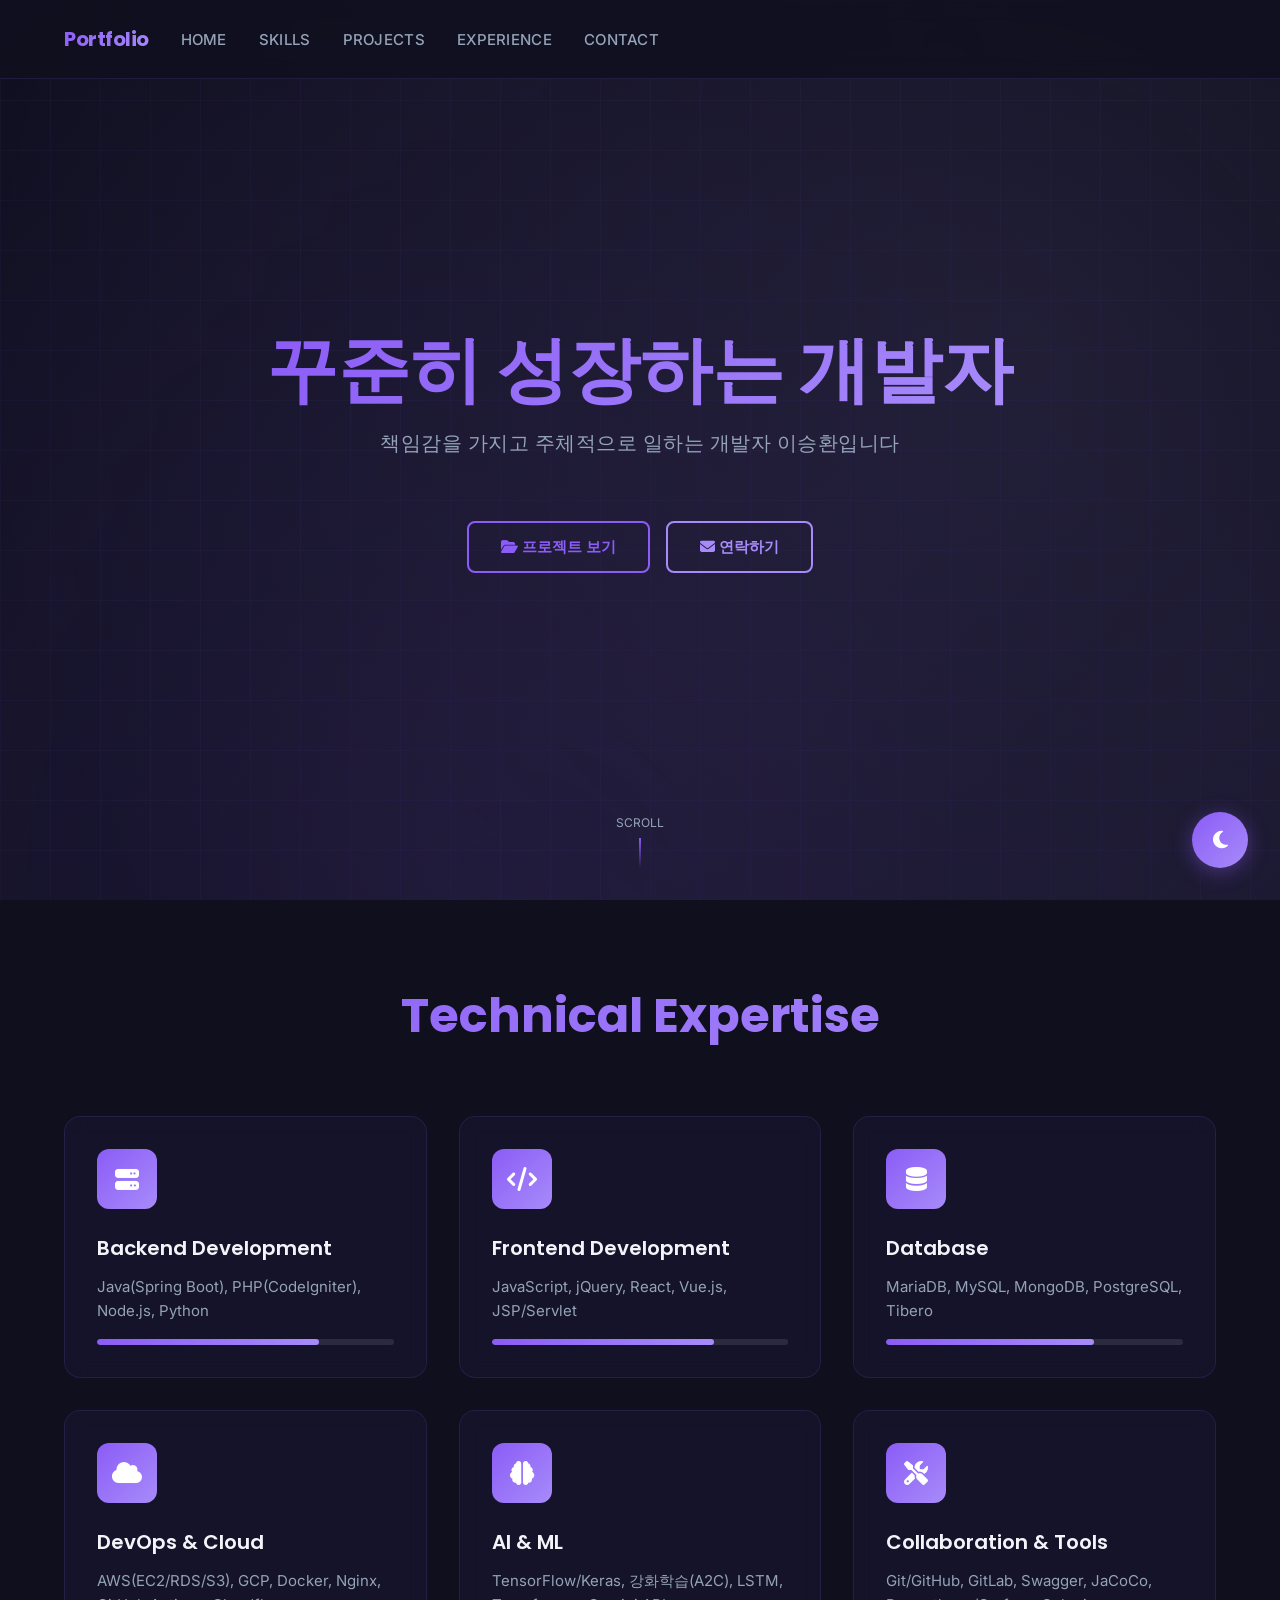
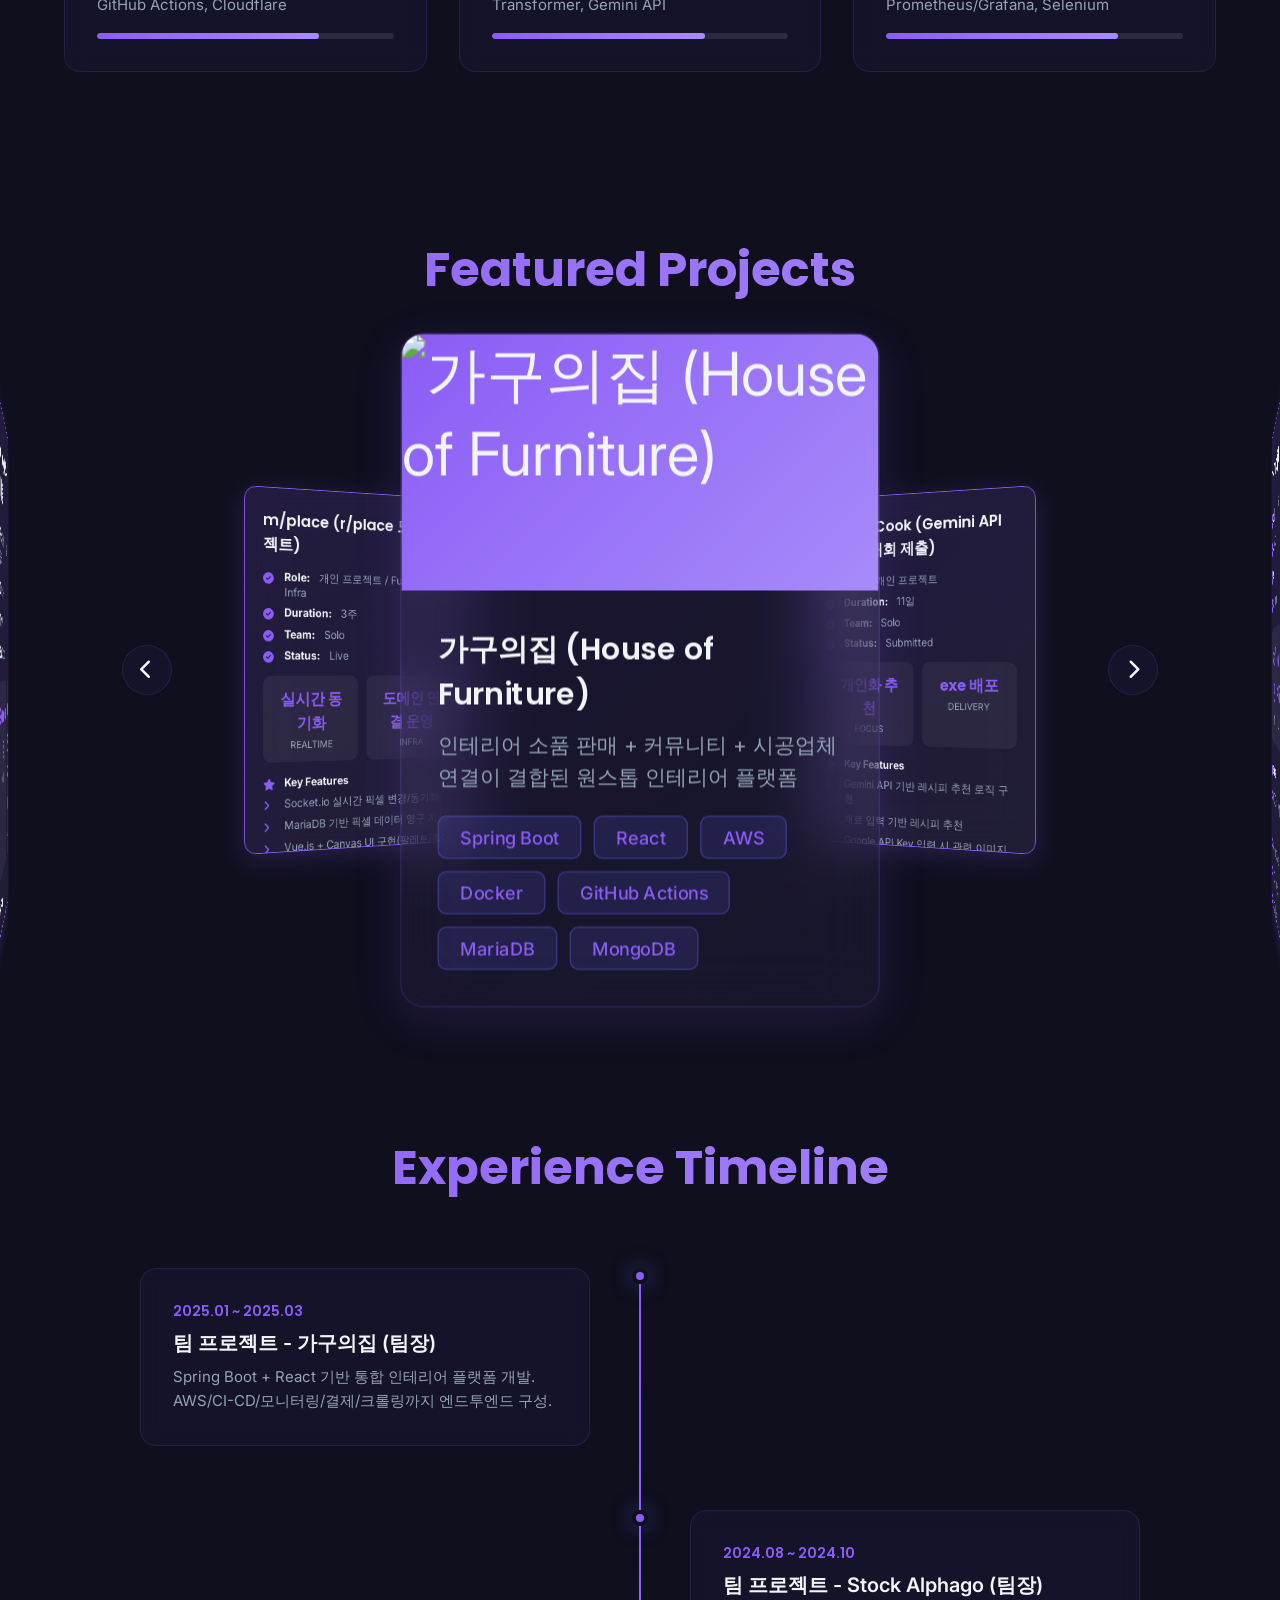
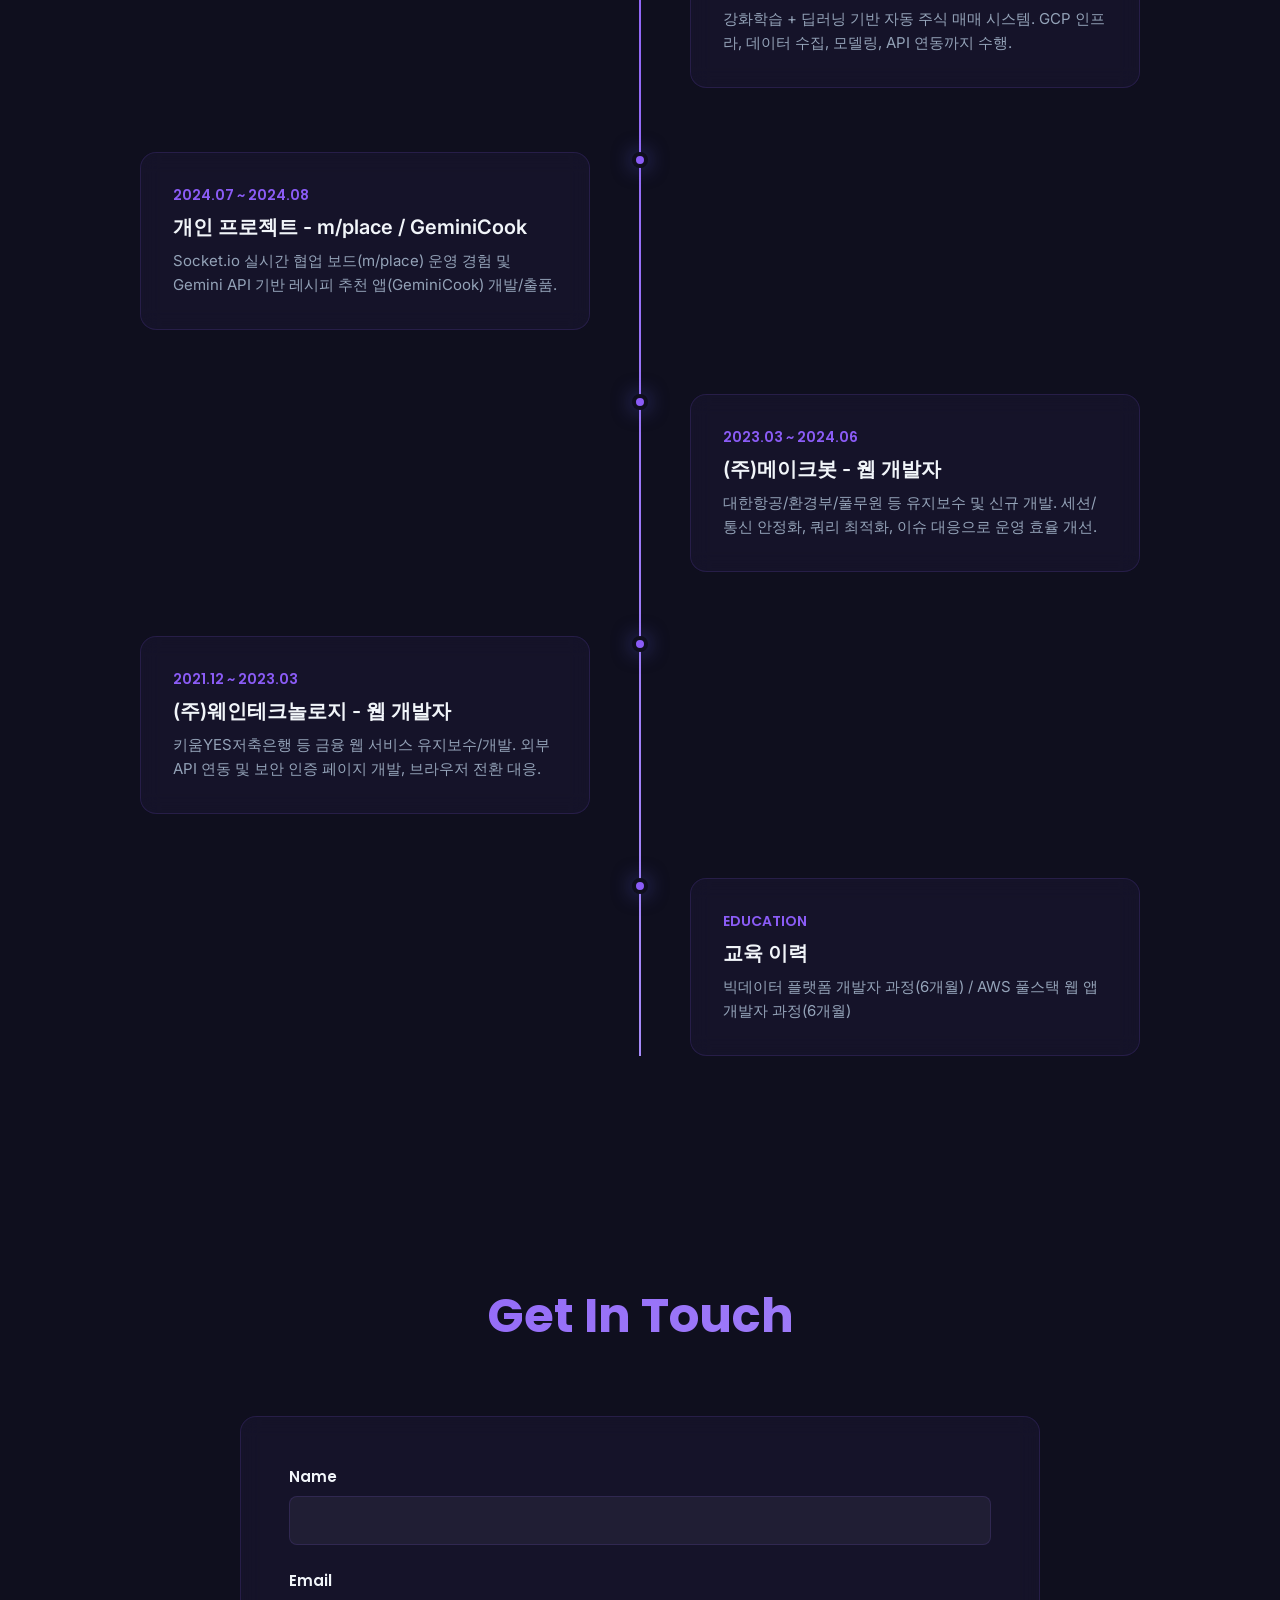
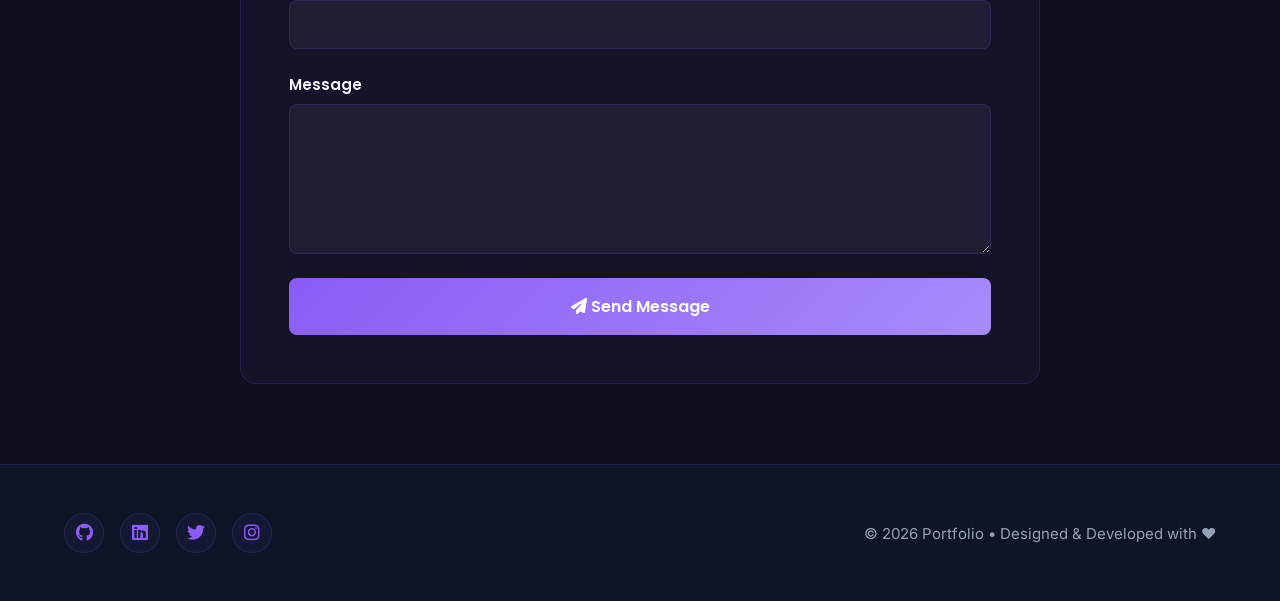
==== index.html @ e59d4e9a "index로 수정" ====
<!DOCTYPE html>
<html lang="ko">
<head>
  <meta charset="UTF-8" />
  <meta name="viewport" content="width=device-width, initial-scale=1.0, maximum-scale=5.0, user-scalable=yes" />
  <meta name="mobile-web-app-capable" content="yes" />
  <meta name="apple-mobile-web-app-capable" content="yes" />
  <meta name="apple-mobile-web-app-status-bar-style" content="black-translucent" />
  <title>test</title>

  <link href="https://fonts.googleapis.com/css2?family=Inter:wght@300;400;500;600;700;800&family=Poppins:wght@300;400;500;600;700&display=swap" rel="stylesheet" />
  <link rel="stylesheet" href="https://cdnjs.cloudflare.com/ajax/libs/font-awesome/6.4.0/css/all.min.css" />
  <link rel="stylesheet" href="style.css" />
</head>

<body>
  <!-- Loading Screen -->
  <div class="loading-screen">
    <div class="loading-text">Loading Portfolio...</div>
    <div class="loading-bar">
      <div class="loading-progress"></div>
    </div>
  </div>

  <!-- Background Animation -->
  <div class="bg-animation">
    <div class="bg-gradient"></div>
    <div class="grid-overlay"></div>
  </div>

  <!-- Header -->
  <header>
    <div class="header-content">
      <div class="header-left">
        <div class="logo">Portfolio</div>
        <nav id="nav">
          <a href="#home">HOME</a>
          <a href="#skills">SKILLS</a>
          <a href="#projects">PROJECTS</a>
          <a href="#timeline">EXPERIENCE</a>
          <a href="#contact">CONTACT</a>
        </nav>
      </div>
      <div class="header-right">
        <div class="nav-toggle" onclick="toggleNav()">
          <span></span><span></span><span></span>
        </div>
      </div>
    </div>
  </header>

  <!-- Floating Theme Toggle -->
  <button class="theme-toggle" onclick="toggleTheme()">
    <i class="fas fa-moon"></i>
  </button>

  <!-- Hero Section -->
  <section class="hero" id="home">
    <div class="hero-content">
      <h1 class="hero-title">꾸준히 성장하는 개발자</h1>
      <p class="hero-subtitle">책임감을 가지고 주체적으로 일하는 개발자 이승환입니다</p>
      <div class="hero-cta">
        <button class="btn" onclick="scrollToSection('projects')">
          <i class="fas fa-folder-open"></i> 프로젝트 보기
        </button>
        <button class="btn btn-secondary" onclick="scrollToSection('contact')">
          <i class="fas fa-envelope"></i> 연락하기
        </button>
      </div>
    </div>
    <div class="scroll-indicator">SCROLL</div>
  </section>

  <!-- Skills Section -->
  <section class="skills-section fade-in" id="skills">
    <h2 class="section-title">Technical Expertise</h2>
    <div class="skills-grid" id="skillsContainer"></div>
  </section>

  <!-- 3D Carousel Section -->
  <section class="carousel-section fade-in" id="projects">
    <h2 class="section-title">Featured Projects</h2>
    <div class="carousel-container">
      <div class="carousel-3d" id="carousel"></div>

      <div class="carousel-nav prev" onclick="rotateCarousel(-1)">
        <i class="fas fa-chevron-left"></i>
      </div>
      <div class="carousel-nav next" onclick="rotateCarousel(1)">
        <i class="fas fa-chevron-right"></i>
      </div>
    </div>

    <div class="scroll-indicators" id="scrollIndicators"></div>
  </section>

  <!-- Timeline Section -->
  <section class="timeline-section fade-in" id="timeline">
    <h2 class="section-title">Experience Timeline</h2>
    <div class="timeline" id="timelineContainer"></div>
  </section>

  <!-- Contact Section -->
  <section class="contact-section fade-in" id="contact">
    <h2 class="section-title">Get In Touch</h2>
    <div class="contact-container">
      <form class="contact-form" onsubmit="handleSubmit(event)">
        <div class="form-group">
          <label class="form-label">Name</label>
          <input type="text" class="form-input" required />
        </div>
        <div class="form-group">
          <label class="form-label">Email</label>
          <input type="email" class="form-input" required />
        </div>
        <div class="form-group">
          <label class="form-label">Message</label>
          <textarea class="form-textarea" required></textarea>
        </div>
        <button type="submit" class="submit-btn">
          <i class="fas fa-paper-plane"></i> Send Message
        </button>
      </form>
    </div>
  </section>

  <!-- Footer -->
  <footer>
    <div class="footer-content">
      <div class="social-links">
        <a href="#" class="social-link"><i class="fab fa-github"></i></a>
        <a href="#" class="social-link"><i class="fab fa-linkedin"></i></a>
        <a href="#" class="social-link"><i class="fab fa-twitter"></i></a>
        <a href="#" class="social-link"><i class="fab fa-instagram"></i></a>
      </div>
      <div class="footer-text">© 2026 Portfolio • Designed & Developed with ❤️</div>
    </div>
  </footer>

  <!-- ✅ 1) 데이터 파일 먼저 로드 -->
  <script src="data.js"></script>

  <!-- ✅ 2) 기존 스크립트(로직) -->
  <script>
    // ===== DATA FROM data.js =====
    const { skills: skillsData, projects: projectsData, timeline: timelineData } = window.PORTFOLIO_DATA;

    // ===== INITIALIZATION FUNCTIONS =====

    // Load Skills
    function loadSkills() {
      const container = document.getElementById('skillsContainer');
      container.innerHTML = skillsData.map(skill => `
        <div class="skill-card">
          <div class="skill-icon">
            <i class="${skill.icon}"></i>
          </div>
          <div class="skill-name">${skill.name}</div>
          <p class="skill-description">${skill.description}</p>
          <div class="skill-bar">
            <div class="skill-progress" data-progress="${skill.progress}"></div>
          </div>
        </div>
      `).join('');
    }

    // Load Projects
    let currentRotation = 0;
    const carousel = document.getElementById('carousel');
    const scrollIndicators = document.getElementById('scrollIndicators');
    let angleStep = 0;

    function loadProjects() {
      angleStep = 360 / projectsData.length;
      carousel.innerHTML = '';
      scrollIndicators.innerHTML = '';
      const isMobile = window.innerWidth <= 768;

      // 모바일용 인디케이터
      if (isMobile) {
        projectsData.forEach((_, index) => {
          const dot = document.createElement('div');
          dot.className = 'scroll-dot';
          if (index === 0) dot.classList.add('active');
          scrollIndicators.appendChild(dot);
        });
      }

      projectsData.forEach((project, index) => {
        const card = document.createElement('div');
        card.className = 'project-card';
        card.setAttribute('data-index', index);

        if (!isMobile) {
          card.style.transform = `
            translateX(-50%) translateY(-50%)
            rotateY(${angleStep * index}deg)
            translateZ(600px)
          `;
        }

        const frontHTML = `
          <div class="card-face card-front">
            <div class="project-image">
              ${project.image
                ? `<img src="${project.image}" alt="${project.title}">`
                : `<i class="${project.icon}"></i>`
              }
            </div>
            <div class="card-content">
              <h3 class="project-title">${project.title}</h3>
              <p class="project-desc">${project.description}</p>
              <div class="tech-tags">
                ${project.techStack.map(tech => `<span class="tech-tag">${tech}</span>`).join('')}
              </div>
            </div>
          </div>
        `;

        const backHTML = `
          <div class="card-face card-back">
            <h3 class="back-title">${project.title}</h3>

            <div class="project-details">
              ${Object.entries(project.details).map(([key, value]) => `
                <div class="detail-item">
                  <i class="fas fa-check-circle"></i>
                  <div>
                    <strong>${key.charAt(0).toUpperCase() + key.slice(1)}:</strong>
                    <span>${value}</span>
                  </div>
                </div>
              `).join('')}
            </div>

            <div class="project-stats">
              ${Object.entries(project.stats).map(([key, value]) => `
                <div class="stat-item">
                  <div class="stat-number">${value}</div>
                  <div class="stat-label">${key.toUpperCase()}</div>
                </div>
              `).join('')}
            </div>

            <div class="project-details">
              <div class="detail-item" style="margin-bottom: 0.5rem;">
                <i class="fas fa-star"></i>
                <strong>Key Features</strong>
              </div>
              ${project.features.map(feature => `
                <div class="detail-item">
                  <i class="fas fa-angle-right"></i>
                  <span>${feature}</span>
                </div>
              `).join('')}
            </div>

            <div class="project-links">
              ${project.links.github
                ? `<a href="${project.links.github}" target="_blank" class="project-link secondary">
                    <i class="fab fa-github"></i> GitHub
                  </a>`
                : ''
              }
              ${project.links.demo
                ? `<a href="${project.links.demo}" target="_blank" class="project-link">
                    <i class="fas fa-external-link-alt"></i> Demo
                  </a>`
                : ''
              }
              ${project.links.download
                ? `<a href="${project.links.download}" download class="project-link secondary">
                    <i class="fas fa-download"></i> Download
                  </a>`
                : ''
              }
            </div>
          </div>
        `;

        card.innerHTML = `<div class="card-inner">${frontHTML}${backHTML}</div>`;

        card.addEventListener('click', function (e) {
          if (!e.target.closest('.project-link')) {
            this.classList.toggle('flipped');
          }
        });

        carousel.appendChild(card);
      });
    }

    // Load Timeline
    function loadTimeline() {
      const container = document.getElementById('timelineContainer');
      container.innerHTML = timelineData.map(item => `
        <div class="timeline-item">
          <div class="timeline-content">
            <div class="timeline-date">${item.date}</div>
            <h3 class="timeline-title">${item.title}</h3>
            <p class="timeline-desc">${item.description}</p>
          </div>
          <div class="timeline-dot"></div>
        </div>
      `).join('');
    }

    // ===== CAROUSEL FUNCTIONS =====
    function rotateCarousel(direction) {
      const isMobile = window.innerWidth <= 768;

      if (isMobile) {
        const firstCard = carousel.querySelector('.project-card');
        if (!firstCard) return;
        const scrollAmount = firstCard.offsetWidth + 24;
        carousel.scrollBy({ left: direction * scrollAmount, behavior: 'smooth' });
      } else {
        currentRotation += angleStep * direction;
        carousel.style.transform = `rotateY(${currentRotation}deg)`;
      }
    }

    // Touch/Swipe + Mobile Indicator
    (function setupCarouselInput() {
      let touchStartX = 0, touchStartY = 0;
      let touchEndX = 0, touchEndY = 0;
      const swipeThreshold = 50;

      carousel.addEventListener('touchstart', e => {
        touchStartX = e.changedTouches[0].screenX;
        touchStartY = e.changedTouches[0].screenY;
      }, { passive: true });

      carousel.addEventListener('touchmove', e => {
        const touchMoveX = e.changedTouches[0].screenX;
        const touchMoveY = e.changedTouches[0].screenY;
        const diffX = Math.abs(touchMoveX - touchStartX);
        const diffY = Math.abs(touchMoveY - touchStartY);

        // 데스크탑/태블릿(3D)에서 가로 스와이프만 막기
        if (window.innerWidth > 768 && diffX > diffY) e.preventDefault();
      }, { passive: false });

      carousel.addEventListener('touchend', e => {
        touchEndX = e.changedTouches[0].screenX;
        touchEndY = e.changedTouches[0].screenY;

        const diffX = touchStartX - touchEndX;
        const diffY = Math.abs(touchStartY - touchEndY);

        if (window.innerWidth > 768 && Math.abs(diffX) > diffY) {
          if (diffX > swipeThreshold) rotateCarousel(1);
          if (diffX < -swipeThreshold) rotateCarousel(-1);
        }
      }, { passive: true });

      // 모바일: 스크롤 인디케이터
      carousel.addEventListener('scroll', () => {
        if (window.innerWidth > 768) return;
        const card = carousel.querySelector('.project-card');
        if (!card) return;

        const cardWidth = card.offsetWidth;
        const gap = 24;
        const currentIndex = Math.round(carousel.scrollLeft / (cardWidth + gap));

        document.querySelectorAll('.scroll-dot').forEach((dot, index) => {
          dot.classList.toggle('active', index === currentIndex);
        });
      });
    })();

    // Keyboard Navigation
    document.addEventListener('keydown', e => {
      if (e.key === 'ArrowLeft') rotateCarousel(-1);
      if (e.key === 'ArrowRight') rotateCarousel(1);
    });

    // ===== UTILITY FUNCTIONS =====
    function scrollToSection(id) {
      document.getElementById(id).scrollIntoView({ behavior: 'smooth', block: 'start' });
    }

    function toggleNav() {
      document.getElementById('nav').classList.toggle('active');
    }

    function toggleTheme() {
      document.body.classList.toggle('light-theme');
      const icon = document.querySelector('.theme-toggle i');
      icon.className = document.body.classList.contains('light-theme') ? 'fas fa-sun' : 'fas fa-moon';
    }

    function handleSubmit(e) {
      e.preventDefault();
      alert("Thank you for your message! I'll get back to you soon. 🚀");
      e.target.reset();
    }

    // Scroll Animations
    const observerOptions = { threshold: 0.1, rootMargin: '0px 0px -100px 0px' };
    const observer = new IntersectionObserver(entries => {
      entries.forEach(entry => {
        if (entry.isIntersecting) {
          entry.target.classList.add('visible');

          if (entry.target.classList.contains('skills-section')) {
            document.querySelectorAll('.skill-progress').forEach(bar => {
              const progress = bar.getAttribute('data-progress');
              setTimeout(() => { bar.style.width = progress + '%'; }, 200);
            });
          }
        }
      });
    }, observerOptions);

    document.querySelectorAll('.fade-in').forEach(el => observer.observe(el));

    // Smooth Scroll for Navigation
    document.querySelectorAll('nav a').forEach(anchor => {
      anchor.addEventListener('click', function (e) {
        e.preventDefault();
        const target = this.getAttribute('href');
        document.querySelector(target).scrollIntoView({ behavior: 'smooth', block: 'start' });
        document.getElementById('nav').classList.remove('active');
      });
    });

    // Loading Screen
    window.addEventListener('load', () => {
      setTimeout(() => {
        document.querySelector('.loading-screen').classList.add('hidden');
      }, 1500);
    });

    // Initialize Everything
    window.addEventListener('DOMContentLoaded', () => {
      loadSkills();
      loadProjects();
      loadTimeline();
    });

    // 윈도우 리사이즈 시 카루셀 재로드
    let resizeTimer;
    window.addEventListener('resize', () => {
      clearTimeout(resizeTimer);
      resizeTimer = setTimeout(() => {
        loadProjects();
      }, 250);
    });

    // Parallax Effect
    document.addEventListener('mousemove', e => {
      const moveX = (e.clientX - window.innerWidth / 2) / 50;
      const moveY = (e.clientY - window.innerHeight / 2) / 50;

      document.querySelector('.bg-gradient').style.transform = `translate(${moveX}px, ${moveY}px)`;
    });
  </script>
</body>
</html>
---- style.css ----
:root {
    --primary: #8b5cf6;
    --secondary: #a78bfa;
    --accent: #c4b5fd;
    --dark: #0f0f1e;
    --dark-lighter: #1a1a2e;
    --glass: rgba(139, 92, 246, 0.05);
    --glass-border: rgba(139, 92, 246, 0.15);
    --text-primary: #f1f5f9;
    --text-secondary: #94a3b8;
}

* {
    margin: 0;
    padding: 0;
    box-sizing: border-box;
}

body {
    font-family: 'Inter', sans-serif;
    background: var(--dark);
    color: var(--text-primary);
    overflow-x: hidden;
    -webkit-font-smoothing: antialiased;
    -moz-osx-font-smoothing: grayscale;
    touch-action: pan-y;
}

/* Loading Animation */
.loading-screen {
    position: fixed;
    top: 0;
    left: 0;
    width: 100%;
    height: 100%;
    background: var(--dark);
    display: flex;
    flex-direction: column;
    justify-content: center;
    align-items: center;
    z-index: 10001;
    transition: opacity 0.5s ease, visibility 0.5s ease;
}

.loading-screen.hidden {
    opacity: 0;
    visibility: hidden;
}

.loading-text {
    font-family: 'Poppins', sans-serif;
    font-size: 1.5rem;
    font-weight: 600;
    background: linear-gradient(90deg, var(--primary), var(--secondary), var(--accent));
    background-size: 200% 100%;
    -webkit-background-clip: text;
    -webkit-text-fill-color: transparent;
    animation: shimmer 2s ease-in-out infinite;
    margin-bottom: 2rem;
}

@keyframes shimmer {
    0%, 100% { background-position: 0% 50%; }
    50% { background-position: 100% 50%; }
}

.loading-bar {
    width: 300px;
    height: 3px;
    background: rgba(255, 255, 255, 0.1);
    border-radius: 10px;
    overflow: hidden;
}

.loading-progress {
    height: 100%;
    background: linear-gradient(90deg, var(--primary), var(--secondary));
    width: 0%;
    animation: loadProgress 2s ease-out forwards;
}

@keyframes loadProgress {
    to { width: 100%; }
}

/* Animated Background */
.bg-animation {
    position: fixed;
    top: 0;
    left: 0;
    width: 100%;
    height: 100%;
    z-index: 0;
    overflow: hidden;
}

.bg-gradient {
    position: absolute;
    width: 200%;
    height: 200%;
    background: 
        radial-gradient(circle at 20% 50%, rgba(139, 92, 246, 0.12) 0%, transparent 50%),
        radial-gradient(circle at 80% 80%, rgba(167, 139, 250, 0.1) 0%, transparent 50%),
        radial-gradient(circle at 40% 20%, rgba(196, 181, 253, 0.08) 0%, transparent 50%);
    animation: bgFloat 20s ease-in-out infinite;
}

@keyframes bgFloat {
    0%, 100% { transform: translate(0, 0) rotate(0deg); }
    33% { transform: translate(-5%, 5%) rotate(120deg); }
    66% { transform: translate(5%, -5%) rotate(240deg); }
}

.grid-overlay {
    position: absolute;
    width: 100%;
    height: 100%;
    background-image: 
        linear-gradient(rgba(139, 92, 246, 0.04) 1px, transparent 1px),
        linear-gradient(90deg, rgba(139, 92, 246, 0.04) 1px, transparent 1px);
    background-size: 50px 50px;
    animation: gridMove 20s linear infinite;
}

@keyframes gridMove {
    0% { transform: translate(0, 0); }
    100% { transform: translate(50px, 50px); }
}

/* Header */
header {
    position: fixed;
    top: 0;
    width: 100%;
    padding: 1.5rem 5%;
    display: flex;
    justify-content: space-between;
    align-items: center;
    z-index: 1000;
    background: rgba(15, 15, 30, 0.8);
    backdrop-filter: blur(10px);
    border-bottom: 1px solid var(--glass-border);
}

.header-content {
    width: 100%;
    max-width: 1400px;
    margin: 0 auto;
    display: flex;
    justify-content: space-between;
    align-items: center;
}

.header-left {
    display: flex;
    align-items: center;
    gap: 2rem;
}

.header-right {
    display: flex;
    align-items: center;
    gap: 1rem;
}

.logo {
    font-family: 'Poppins', sans-serif;
    font-size: 1.25rem;
    font-weight: 700;
    background: linear-gradient(135deg, var(--primary), var(--secondary));
    -webkit-background-clip: text;
    -webkit-text-fill-color: transparent;
    letter-spacing: -0.5px;
}

.nav-toggle {
    display: none;
    flex-direction: column;
    gap: 5px;
    cursor: pointer;
}

.nav-toggle span {
    width: 25px;
    height: 2px;
    background: var(--primary);
    transition: all 0.3s ease;
}

nav {
    display: flex;
    gap: 2rem;
}

nav a {
    color: var(--text-secondary);
    text-decoration: none;
    font-size: 0.938rem;
    font-weight: 500;
    letter-spacing: 0.3px;
    position: relative;
    transition: color 0.3s ease;
}

nav a::after {
    content: '';
    position: absolute;
    bottom: -5px;
    left: 0;
    width: 0%;
    height: 2px;
    background: var(--primary);
    transition: width 0.3s ease;
}

nav a:hover {
    color: var(--primary);
}

nav a:hover::after {
    width: 100%;
}

@media (max-width: 768px) {
    nav {
        display: flex;
    }
}

.theme-toggle {
    position: fixed;
    bottom: 2rem;
    right: 2rem;
    width: 56px;
    height: 56px;
    background: linear-gradient(135deg, var(--primary), var(--secondary));
    border: none;
    border-radius: 50%;
    color: white;
    cursor: pointer;
    transition: all 0.3s ease;
    font-family: 'Inter', sans-serif;
    font-size: 1.25rem;
    z-index: 999;
    box-shadow: 0 4px 20px rgba(139, 92, 246, 0.4);
    display: flex;
    align-items: center;
    justify-content: center;
}

.theme-toggle:hover {
    transform: scale(1.1);
    box-shadow: 0 6px 30px rgba(139, 92, 246, 0.6);
}

.theme-toggle:active {
    transform: scale(0.95);
}

/* Hero Section */
.hero {
    min-height: 100vh;
    display: flex;
    flex-direction: column;
    justify-content: center;
    align-items: center;
    text-align: center;
    position: relative;
    z-index: 1;
    padding: 0 5%;
}

.hero-content {
    opacity: 0;
    animation: fadeInUp 1s ease 0.5s forwards;
}

@keyframes fadeInUp {
    to {
        opacity: 1;
        transform: translateY(0);
    }
}

.hero-content {
    transform: translateY(30px);
}

.hero-title {
    font-family: 'Poppins', sans-serif;
    font-size: clamp(2rem, 8vw, 4.5rem);
    font-weight: 800;
    margin-bottom: 1rem;
    background: linear-gradient(135deg, var(--primary), var(--secondary), var(--accent));
    background-size: 200% 200%;
    -webkit-background-clip: text;
    -webkit-text-fill-color: transparent;
    animation: gradientFlow 5s ease infinite;
    line-height: 1.2;
}

@keyframes gradientFlow {
    0%, 100% { background-position: 0% 50%; }
    50% { background-position: 100% 50%; }
}

.hero-subtitle {
    font-size: clamp(1rem, 3vw, 1.25rem);
    color: var(--text-secondary);
    margin-bottom: 2rem;
    letter-spacing: 0.5px;
    font-weight: 400;
}

.hero-cta {
    display: inline-flex;
    gap: 1rem;
    margin-top: 2rem;
    flex-wrap: wrap;
    justify-content: center;
}

.btn {
    padding: 0.875rem 2rem;
    border: 2px solid var(--primary);
    background: transparent;
    color: var(--primary);
    font-family: 'Inter', sans-serif;
    font-size: 0.938rem;
    font-weight: 600;
    cursor: pointer;
    border-radius: 8px;
    position: relative;
    overflow: hidden;
    transition: all 0.3s ease;
}

.btn::before {
    content: '';
    position: absolute;
    top: 0;
    left: -100%;
    width: 100%;
    height: 100%;
    background: var(--primary);
    transition: left 0.3s ease;
    z-index: -1;
}

.btn:hover {
    color: white;
}

.btn:hover::before {
    left: 0;
}

.btn-secondary {
    border-color: var(--secondary);
    color: var(--secondary);
}

.btn-secondary::before {
    background: var(--secondary);
}

/* Scroll Indicator */
.scroll-indicator {
    position: absolute;
    bottom: 2rem;
    left: 50%;
    transform: translateX(-50%);
    display: flex;
    flex-direction: column;
    align-items: center;
    gap: 0.5rem;
    color: var(--text-secondary);
    font-size: 0.75rem;
    animation: bounce 2s infinite;
}

@keyframes bounce {
    0%, 100% { transform: translateX(-50%) translateY(0); }
    50% { transform: translateX(-50%) translateY(10px); }
}

.scroll-indicator::after {
    content: '';
    width: 2px;
    height: 30px;
    background: linear-gradient(180deg, var(--primary), transparent);
}

/* Skills Section */
.skills-section {
    padding: 5rem 5%;
    position: relative;
    z-index: 1;
}

.section-title {
    font-family: 'Poppins', sans-serif;
    font-size: clamp(2rem, 5vw, 3rem);
    font-weight: 700;
    text-align: center;
    margin-bottom: 4rem;
    background: linear-gradient(135deg, var(--primary), var(--secondary));
    -webkit-background-clip: text;
    -webkit-text-fill-color: transparent;
}

.skills-grid {
    display: grid;
    grid-template-columns: repeat(auto-fit, minmax(280px, 1fr));
    gap: 2rem;
    max-width: 1200px;
    margin: 0 auto;
}

.skill-card {
    background: var(--glass);
    border: 1px solid var(--glass-border);
    padding: 2rem;
    border-radius: 16px;
    backdrop-filter: blur(10px);
    transition: all 0.3s ease;
    position: relative;
    overflow: hidden;
}

.skill-card::before {
    content: '';
    position: absolute;
    top: -50%;
    left: -50%;
    width: 200%;
    height: 200%;
    background: radial-gradient(circle, rgba(99, 102, 241, 0.1), transparent 70%);
    opacity: 0;
    transition: opacity 0.3s ease;
}

.skill-card:hover {
    transform: translateY(-5px);
    border-color: var(--primary);
    box-shadow: 0 10px 30px rgba(99, 102, 241, 0.2);
}

.skill-card:hover::before {
    opacity: 1;
}

.skill-icon {
    width: 60px;
    height: 60px;
    background: linear-gradient(135deg, var(--primary), var(--secondary));
    border-radius: 12px;
    display: flex;
    align-items: center;
    justify-content: center;
    color: white;
    font-size: 1.5rem;
    margin-bottom: 1.5rem;
}

.skill-name {
    font-family: 'Poppins', sans-serif;
    font-size: 1.25rem;
    font-weight: 600;
    margin-bottom: 0.75rem;
    color: var(--text-primary);
}

.skill-description {
    color: var(--text-secondary);
    font-size: 0.938rem;
    line-height: 1.6;
    margin-bottom: 1rem;
}

.skill-bar {
    width: 100%;
    height: 6px;
    background: rgba(255, 255, 255, 0.1);
    border-radius: 10px;
    overflow: hidden;
    margin-top: 1rem;
}

.skill-progress {
    height: 100%;
    background: linear-gradient(90deg, var(--primary), var(--secondary));
    border-radius: 10px;
    transition: width 1s ease;
    width: 0%;
}

/* 3D Carousel Section */
.carousel-section {
    padding: 5rem 5%;
    position: relative;
    z-index: 1;
    min-height: 100vh;
    display: flex;
    flex-direction: column;
    justify-content: center;
}

.carousel-container {
    width: 100%;
    max-width: 1400px;
    margin: 0 auto;
    perspective: 1800px;
    position: relative;
    height: 600px;
    touch-action: pan-y;
    -webkit-user-select: none;
    user-select: none;
}

.carousel-3d {
    width: 100%;
    height: 100%;
    position: relative;
    transform-style: preserve-3d;
    transition: transform 0.8s cubic-bezier(0.34, 1.56, 0.64, 1);
}

.project-card {
    position: absolute;
    width: 320px;
    height: 450px;
    left: 50%;
    top: 50%;
    transform-style: preserve-3d;
    transition: all 0.8s cubic-bezier(0.34, 1.56, 0.64, 1);
    cursor: pointer;
}

.card-inner {
    width: 100%;
    height: 100%;
    position: relative;
    transform-style: preserve-3d;
    transition: transform 0.8s cubic-bezier(0.34, 1.56, 0.64, 1);
}

.project-card.flipped .card-inner {
    transform: rotateY(180deg);
}

.card-face {
    position: absolute;
    width: 100%;
    height: 100%;
    backface-visibility: hidden;
    border-radius: 16px;
    overflow: hidden;
}

.card-front {
    background: linear-gradient(135deg, rgba(139, 92, 246, 0.1), rgba(167, 139, 250, 0.05));
    border: 1px solid var(--glass-border);
    backdrop-filter: blur(20px);
    display: flex;
    flex-direction: column;
    justify-content: space-between;
    padding: 0;
    box-shadow: 0 8px 32px rgba(139, 92, 246, 0.15);
}

.card-back {
    background: linear-gradient(135deg, rgba(139, 92, 246, 0.15), rgba(167, 139, 250, 0.1));
    border: 1px solid var(--primary);
    backdrop-filter: blur(20px);
    transform: rotateY(180deg);
    padding: 1.5rem;
    overflow-y: auto;
    box-shadow: 0 8px 32px rgba(139, 92, 246, 0.2);
}

/* 커스텀 스크롤바 */
.card-back::-webkit-scrollbar {
    width: 6px;
}

.card-back::-webkit-scrollbar-track {
    background: rgba(255, 255, 255, 0.05);
    border-radius: 10px;
}

.card-back::-webkit-scrollbar-thumb {
    background: var(--primary);
    border-radius: 10px;
}

.card-back::-webkit-scrollbar-thumb:hover {
    background: var(--secondary);
}

.project-image {
    width: 100%;
    height: 180px;
    background: linear-gradient(135deg, var(--primary), var(--secondary));
    display: flex;
    align-items: center;
    justify-content: center;
    font-size: 2.5rem;
    position: relative;
    overflow: hidden;
}

.project-image img {
    width: 100%;
    height: 100%;
    object-fit: cover;
}

.project-image i {
    color: white;
    filter: drop-shadow(0 4px 8px rgba(0, 0, 0, 0.2));
}

.card-content {
    padding: 1.5rem;
    flex: 1;
    display: flex;
    flex-direction: column;
}

.project-title {
    font-family: 'Poppins', sans-serif;
    font-size: 1.25rem;
    font-weight: 600;
    margin-bottom: 0.5rem;
    color: var(--text-primary);
}

.project-desc {
    color: var(--text-secondary);
    font-size: 0.875rem;
    line-height: 1.5;
    margin-bottom: 1rem;
    flex: 1;
}

.tech-tags {
    display: flex;
    flex-wrap: wrap;
    gap: 0.5rem;
    margin-top: auto;
}

.tech-tag {
    padding: 0.375rem 0.875rem;
    background: rgba(99, 102, 241, 0.15);
    border: 1px solid rgba(99, 102, 241, 0.3);
    border-radius: 6px;
    font-size: 0.75rem;
    color: var(--primary);
    font-weight: 500;
}

/* Card Back Styles */
.back-title {
    font-family: 'Poppins', sans-serif;
    font-size: 1.25rem;
    font-weight: 600;
    margin-bottom: 1rem;
    color: var(--text-primary);
}

.project-details {
    margin-bottom: 1rem;
}

.detail-item {
    display: flex;
    align-items: start;
    margin-bottom: 0.5rem;
    font-size: 0.875rem;
}

.detail-item i {
    color: var(--primary);
    margin-right: 0.625rem;
    margin-top: 0.25rem;
    min-width: 18px;
    font-size: 0.875rem;
}

.detail-item strong {
    color: var(--text-primary);
    margin-right: 0.5rem;
    font-size: 0.875rem;
}

.detail-item span {
    color: var(--text-secondary);
    font-size: 0.875rem;
}

.project-stats {
    display: grid;
    grid-template-columns: 1fr 1fr;
    gap: 0.75rem;
    margin: 1rem 0;
}

.stat-item {
    text-align: center;
    padding: 0.875rem;
    background: rgba(255, 255, 255, 0.05);
    border-radius: 10px;
}

.stat-number {
    font-family: 'Poppins', sans-serif;
    font-size: 1.25rem;
    font-weight: 700;
    color: var(--primary);
}

.stat-label {
    font-size: 0.75rem;
    color: var(--text-secondary);
    margin-top: 0.25rem;
}

.project-links {
    display: flex;
    gap: 0.625rem;
    margin-top: 1rem;
}

.project-link {
    flex: 1;
    padding: 0.75rem 1rem;
    background: var(--primary);
    color: white;
    text-align: center;
    border-radius: 8px;
    text-decoration: none;
    font-weight: 600;
    transition: all 0.3s ease;
    display: flex;
    align-items: center;
    justify-content: center;
    gap: 0.375rem;
    font-size: 0.875rem;
}

.project-link:hover {
    transform: translateY(-2px);
    box-shadow: 0 5px 20px rgba(99, 102, 241, 0.4);
}

.project-link.secondary {
    background: var(--dark-lighter);
    border: 1px solid var(--glass-border);
}

.project-link.secondary:hover {
    border-color: var(--primary);
}

.carousel-nav {
    position: absolute;
    top: 50%;
    transform: translateY(-50%);
    width: 50px;
    height: 50px;
    background: var(--glass);
    border: 1px solid var(--glass-border);
    border-radius: 50%;
    display: flex;
    align-items: center;
    justify-content: center;
    cursor: pointer;
    transition: all 0.3s ease;
    z-index: 10;
    color: var(--text-primary);
    font-size: 1.25rem;
}

.carousel-nav:hover {
    background: var(--primary);
    border-color: var(--primary);
    transform: translateY(-50%) scale(1.1);
}

.carousel-nav.prev {
    left: 5%;
}

.carousel-nav.next {
    right: 5%;
}

/* Timeline Section */
.timeline-section {
    padding: 5rem 5%;
    position: relative;
    z-index: 1;
}

.timeline {
    max-width: 1000px;
    margin: 0 auto;
    position: relative;
}

.timeline::before {
    content: '';
    position: absolute;
    left: 50%;
    transform: translateX(-50%);
    width: 2px;
    height: 100%;
    background: linear-gradient(180deg, var(--primary), var(--secondary));
}

.timeline-item {
    display: flex;
    margin-bottom: 4rem;
    position: relative;
}

.timeline-item:nth-child(even) {
    flex-direction: row-reverse;
}

.timeline-content {
    width: 45%;
    background: var(--glass);
    border: 1px solid var(--glass-border);
    padding: 2rem;
    border-radius: 16px;
    backdrop-filter: blur(10px);
    position: relative;
    transition: all 0.3s ease;
}

.timeline-content:hover {
    transform: translateY(-5px);
    border-color: var(--primary);
    box-shadow: 0 10px 30px rgba(99, 102, 241, 0.2);
}

.timeline-date {
    font-family: 'Poppins', sans-serif;
    color: var(--primary);
    font-weight: 600;
    margin-bottom: 0.5rem;
    font-size: 0.875rem;
}

.timeline-title {
    font-size: 1.25rem;
    font-weight: 600;
    margin-bottom: 0.5rem;
    color: var(--text-primary);
}

.timeline-desc {
    color: var(--text-secondary);
    font-size: 0.938rem;
    line-height: 1.6;
}

.timeline-dot {
    position: absolute;
    left: 50%;
    transform: translateX(-50%);
    width: 16px;
    height: 16px;
    background: var(--primary);
    border: 4px solid var(--dark);
    border-radius: 50%;
    box-shadow: 0 0 20px rgba(99, 102, 241, 0.5);
}

/* Contact Section */
.contact-section {
    padding: 5rem 5%;
    position: relative;
    z-index: 1;
}

.contact-container {
    max-width: 800px;
    margin: 0 auto;
    background: var(--glass);
    border: 1px solid var(--glass-border);
    padding: 3rem;
    border-radius: 16px;
    backdrop-filter: blur(10px);
}

.contact-form {
    display: flex;
    flex-direction: column;
    gap: 1.5rem;
}

.form-group {
    display: flex;
    flex-direction: column;
    gap: 0.5rem;
}

.form-label {
    font-family: 'Poppins', sans-serif;
    color: var(--text-primary);
    font-weight: 600;
    font-size: 0.938rem;
}

.form-input,
.form-textarea {
    padding: 0.875rem 1rem;
    background: rgba(255, 255, 255, 0.05);
    border: 1px solid var(--glass-border);
    border-radius: 8px;
    color: var(--text-primary);
    font-family: 'Inter', sans-serif;
    font-size: 0.938rem;
    transition: all 0.3s ease;
}

.form-input:focus,
.form-textarea:focus {
    outline: none;
    border-color: var(--primary);
    box-shadow: 0 0 0 3px rgba(99, 102, 241, 0.1);
}

.form-textarea {
    min-height: 150px;
    resize: vertical;
}

.submit-btn {
    padding: 1rem 2rem;
    background: linear-gradient(135deg, var(--primary), var(--secondary));
    border: none;
    border-radius: 8px;
    color: white;
    font-family: 'Poppins', sans-serif;
    font-weight: 600;
    font-size: 1rem;
    cursor: pointer;
    transition: all 0.3s ease;
}

.submit-btn:hover {
    transform: translateY(-2px);
    box-shadow: 0 10px 30px rgba(99, 102, 241, 0.4);
}

/* Footer */
footer {
    padding: 3rem 5%;
    background: rgba(15, 23, 42, 0.9);
    border-top: 1px solid var(--glass-border);
    position: relative;
    z-index: 1;
}

.footer-content {
    max-width: 1200px;
    margin: 0 auto;
    display: flex;
    justify-content: space-between;
    align-items: center;
    flex-wrap: wrap;
    gap: 2rem;
}

.social-links {
    display: flex;
    gap: 1rem;
}

.social-link {
    width: 40px;
    height: 40px;
    background: var(--glass);
    border: 1px solid var(--glass-border);
    border-radius: 50%;
    display: flex;
    align-items: center;
    justify-content: center;
    color: var(--primary);
    text-decoration: none;
    transition: all 0.3s ease;
    font-size: 1.125rem;
}

.social-link:hover {
    background: var(--primary);
    color: white;
    transform: translateY(-5px);
}

.footer-text {
    color: var(--text-secondary);
    font-size: 0.938rem;
}

/* Light Theme */
body.light-theme {
    --dark: #ffffff;
    --dark-lighter: #f8fafc;
    --primary: #6366f1;
    --secondary: #8b5cf6;
    --accent: #a78bfa;
    --glass: rgba(0, 0, 0, 0.03);
    --glass-border: rgba(0, 0, 0, 0.08);
    --text-primary: #1e293b;
    --text-secondary: #64748b;
}

body.light-theme .bg-gradient {
    background: 
        radial-gradient(circle at 20% 50%, rgba(99, 102, 241, 0.06) 0%, transparent 50%),
        radial-gradient(circle at 80% 80%, rgba(139, 92, 246, 0.06) 0%, transparent 50%);
}

body.light-theme .grid-overlay {
    background-image: 
        linear-gradient(rgba(99, 102, 241, 0.05) 1px, transparent 1px),
        linear-gradient(90deg, rgba(99, 102, 241, 0.05) 1px, transparent 1px);
}

body.light-theme header {
    background: rgba(255, 255, 255, 0.8);
}

body.light-theme .timeline-dot {
    border-color: var(--dark);
}

body.light-theme footer {
    background: rgba(248, 250, 252, 0.9);
}

/* Responsive */

/* 모바일 스크롤 인디케이터 */
.scroll-indicators {
    display: none;
    justify-content: center;
    gap: 0.5rem;
    margin-top: 1.5rem;
    padding: 0 1.5rem;
}

.scroll-dot {
    width: 8px;
    height: 8px;
    border-radius: 50%;
    background: rgba(139, 92, 246, 0.3);
    transition: all 0.3s ease;
}

.scroll-dot.active {
    width: 24px;
    border-radius: 4px;
    background: var(--primary);
}

@media (max-width: 768px) {
    .scroll-indicators {
        display: flex;
    }
}

/* 모바일 2D 슬라이더 스타일 */
@media (max-width: 768px) {
    .carousel-container {
        perspective: none;
        overflow: visible;
        height: auto;
    }

    .carousel-3d {
        display: flex;
        flex-direction: row;
        transform: none !important;
        transition: transform 0.4s ease;
        gap: 1.5rem;
        padding: 1.5rem;
        overflow-x: auto;
        overflow-y: visible;
        -webkit-overflow-scrolling: touch;
        scroll-snap-type: x mandatory;
        scrollbar-width: none;
        scroll-padding: 1.5rem;
    }

    .carousel-3d::-webkit-scrollbar {
        display: none;
    }

    .project-card {
        position: relative;
        left: auto;
        top: auto;
        transform: none !important;
        flex-shrink: 0;
        margin: 0;
        scroll-snap-align: center;
        scroll-snap-stop: always;
    }

    .card-inner {
        transform: none !important;
    }

    .project-card.flipped .card-inner {
        transform: rotateY(180deg) !important;
    }

    /* 첫 번째와 마지막 카드 중앙 정렬을 위한 패딩 */
    .carousel-3d::before,
    .carousel-3d::after {
        content: '';
        flex-shrink: 0;
    }

    .carousel-3d::before {
        width: calc(50vw - 180px);
    }

    .carousel-3d::after {
        width: calc(50vw - 180px);
    }
}

@media (max-width: 1024px) {
    .carousel-container {
        height: 500px;
        perspective: 1500px;
    }

    .project-card {
        width: 300px;
        height: 430px;
    }

    .carousel-3d {
        transform: scale(0.95);
    }
}

@media (max-width: 768px) {
    .nav-toggle {
        display: flex;
        order: 2;
    }

    nav {
        position: fixed;
        top: 75px;
        right: -100%;
        width: 250px;
        height: calc(100vh - 75px);
        background: var(--dark);
        border-left: 1px solid var(--glass-border);
        flex-direction: column;
        padding: 2rem;
        transition: right 0.3s ease;
        box-shadow: -5px 0 20px rgba(0, 0, 0, 0.3);
    }

    nav.active {
        right: 0;
    }

    .header-right {
        order: 1;
    }

    .theme-toggle {
        bottom: 1.5rem;
        right: 1.5rem;
        width: 50px;
        height: 50px;
        font-size: 1.125rem;
    }

    .hero {
        min-height: 90vh;
        padding: 0 1.5rem;
    }

    .hero-cta {
        width: 100%;
    }

    .btn {
        width: 100%;
        justify-content: center;
    }

    .carousel-section {
        padding: 3rem 0;
    }

    .carousel-container {
        height: auto;
        padding: 0;
        margin: 0 -1.5rem;
    }

    .carousel-3d {
        padding: 1.5rem;
        overflow-x: auto;
        overflow-y: visible;
        -webkit-overflow-scrolling: touch;
        scroll-snap-type: x mandatory;
        scrollbar-width: none;
    }

    .carousel-3d::-webkit-scrollbar {
        display: none;
    }

    .project-card {
        width: 85vw;
        max-width: 360px;
        height: auto;
        min-height: 450px;
        scroll-snap-align: center;
    }

    .project-image {
        height: 180px;
        font-size: 2.75rem;
    }

    .card-content {
        padding: 1.25rem;
    }

    .project-title {
        font-size: 1.125rem;
    }

    .project-desc {
        font-size: 0.813rem;
    }

    .tech-tag {
        font-size: 0.688rem;
        padding: 0.25rem 0.625rem;
    }

    .card-back {
        padding: 1.25rem;
    }

    .back-title {
        font-size: 1.125rem;
    }

    .detail-item,
    .detail-item strong,
    .detail-item span {
        font-size: 0.813rem;
    }

    .stat-number {
        font-size: 1.125rem;
    }

    .stat-label {
        font-size: 0.688rem;
    }

    .project-link {
        padding: 0.625rem 0.875rem;
        font-size: 0.813rem;
    }

    .carousel-nav {
        display: none;
    }

    .timeline::before {
        left: 20px;
    }

    .timeline-item {
        flex-direction: column !important;
    }

    .timeline-content {
        width: calc(100% - 60px);
        margin-left: 60px;
    }

    .timeline-dot {
        left: 20px;
    }

    .skills-section,
    .timeline-section,
    .contact-section {
        padding: 3rem 1.5rem;
    }

    .skills-grid {
        grid-template-columns: 1fr;
        gap: 1.5rem;
    }

    .contact-container {
        padding: 2rem 1.5rem;
    }

    .section-title {
        font-size: 2rem;
        margin-bottom: 2.5rem;
    }
}

@media (max-width: 480px) {
    header {
        padding: 1rem 1.5rem;
    }

    .logo {
        font-size: 1.125rem;
    }

    .theme-toggle {
        bottom: 1rem;
        right: 1rem;
        width: 48px;
        height: 48px;
        font-size: 1rem;
    }

    .hero {
        min-height: 85vh;
    }

    .hero-title {
        font-size: 2rem;
    }

    .hero-subtitle {
        font-size: 0.938rem;
    }

    .project-card {
        width: 82vw;
        max-width: 320px;
        min-height: 400px;
    }

    .project-image {
        height: 140px;
        font-size: 2rem;
    }

    .card-content,
    .card-back {
        padding: 1rem;
    }

    .project-title,
    .back-title {
        font-size: 1rem;
    }

    .project-desc,
    .detail-item,
    .detail-item strong,
    .detail-item span {
        font-size: 0.75rem;
    }

    .stat-number {
        font-size: 1rem;
    }

    .stat-label {
        font-size: 0.625rem;
    }

    .project-link {
        padding: 0.625rem 0.75rem;
        font-size: 0.75rem;
    }

    .section-title {
        font-size: 1.75rem;
    }

    .skill-card {
        padding: 1.5rem;
    }

    .skill-icon {
        width: 50px;
        height: 50px;
        font-size: 1.25rem;
    }

    .timeline-content {
        padding: 1.5rem;
    }

    .contact-container {
        padding: 1.5rem;
    }

    .form-input,
    .form-textarea {
        padding: 0.75rem;
        font-size: 0.875rem;
    }

    .submit-btn {
        padding: 0.875rem 1.5rem;
        font-size: 0.938rem;
    }
}

@media (max-width: 375px) {
    .project-card {
        width: 80vw;
        max-width: 300px;
    }

    .project-image {
        height: 130px;
    }
}

/* Landscape mode on mobile */
@media (max-height: 600px) and (orientation: landscape) {
    .hero {
        min-height: 100vh;
        padding: 6rem 1.5rem 2rem;
    }

    .scroll-indicator {
        display: none;
    }

    .project-card {
        min-height: 360px;
    }
}

/* Scroll Animations */
.fade-in {
    opacity: 0;
    transform: translateY(30px);
    transition: all 0.8s ease;
}

.fade-in.visible {
    opacity: 1;
    transform: translateY(0);
}
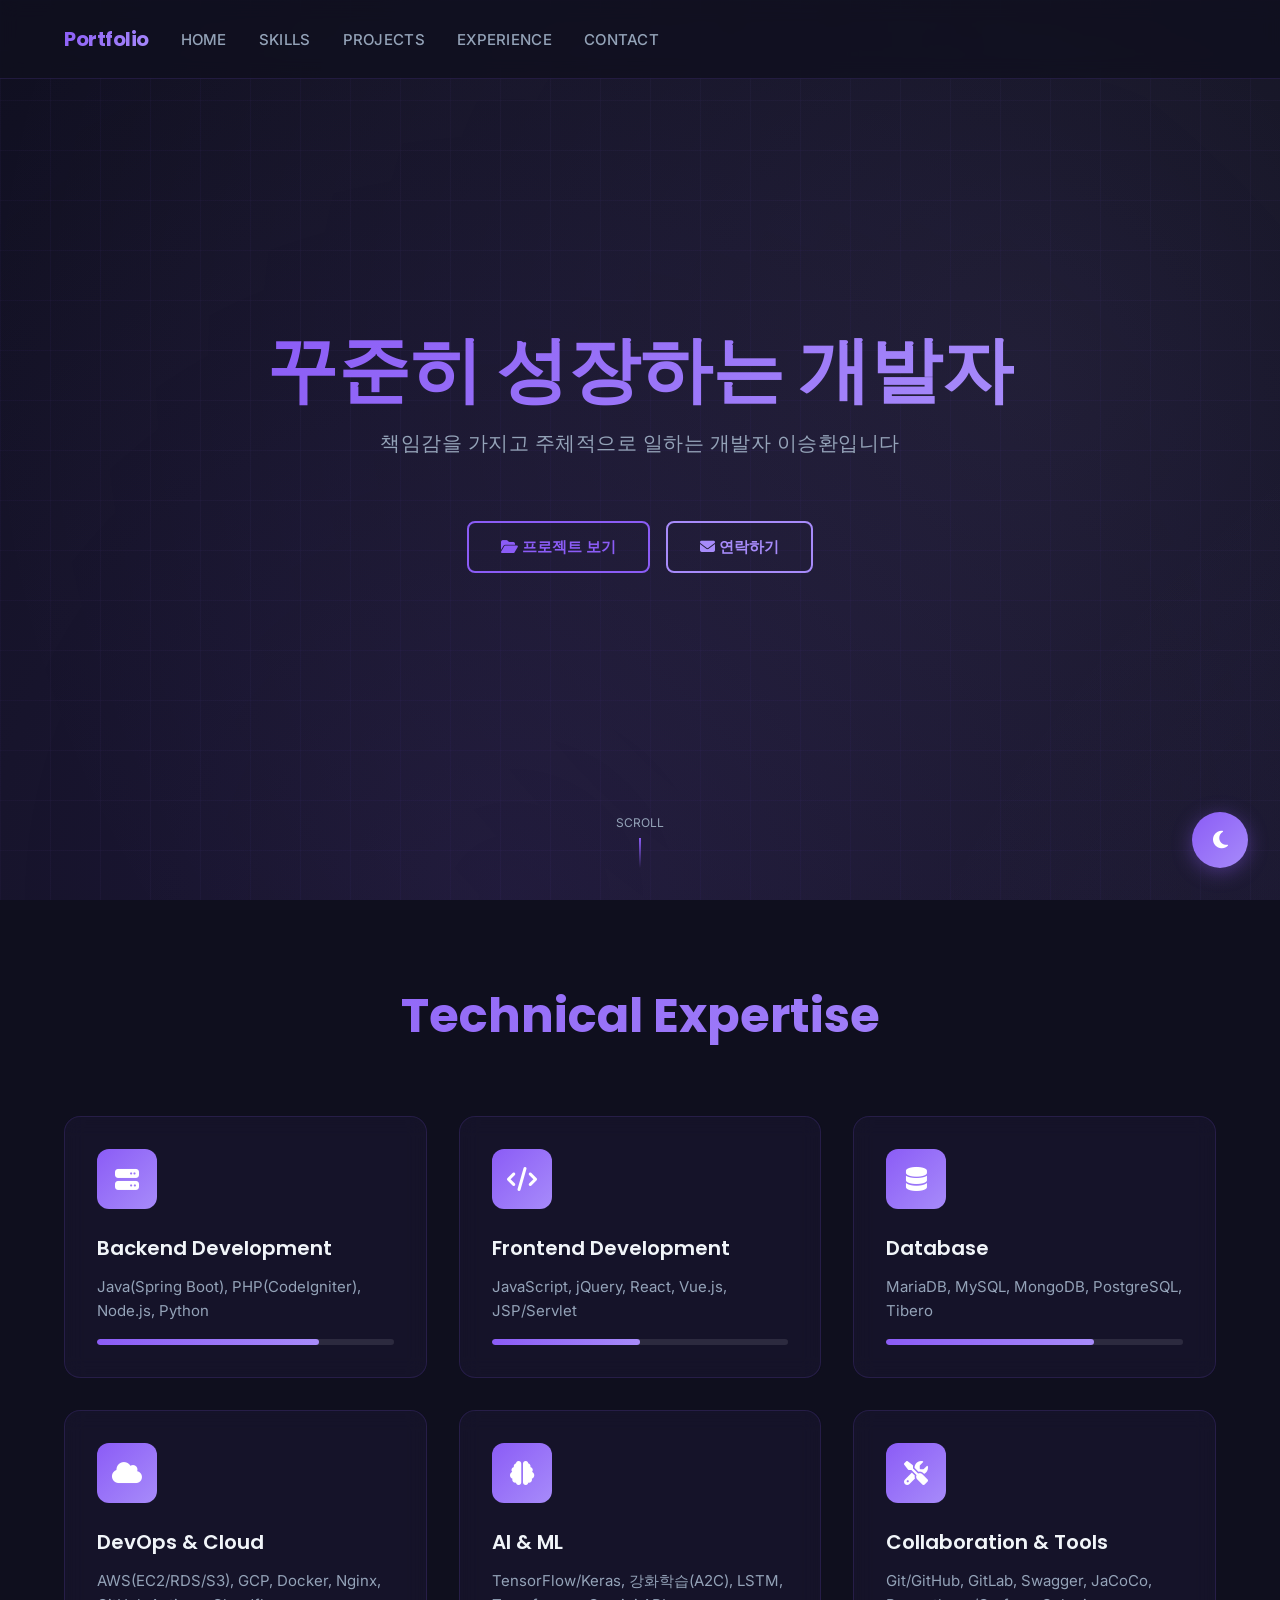
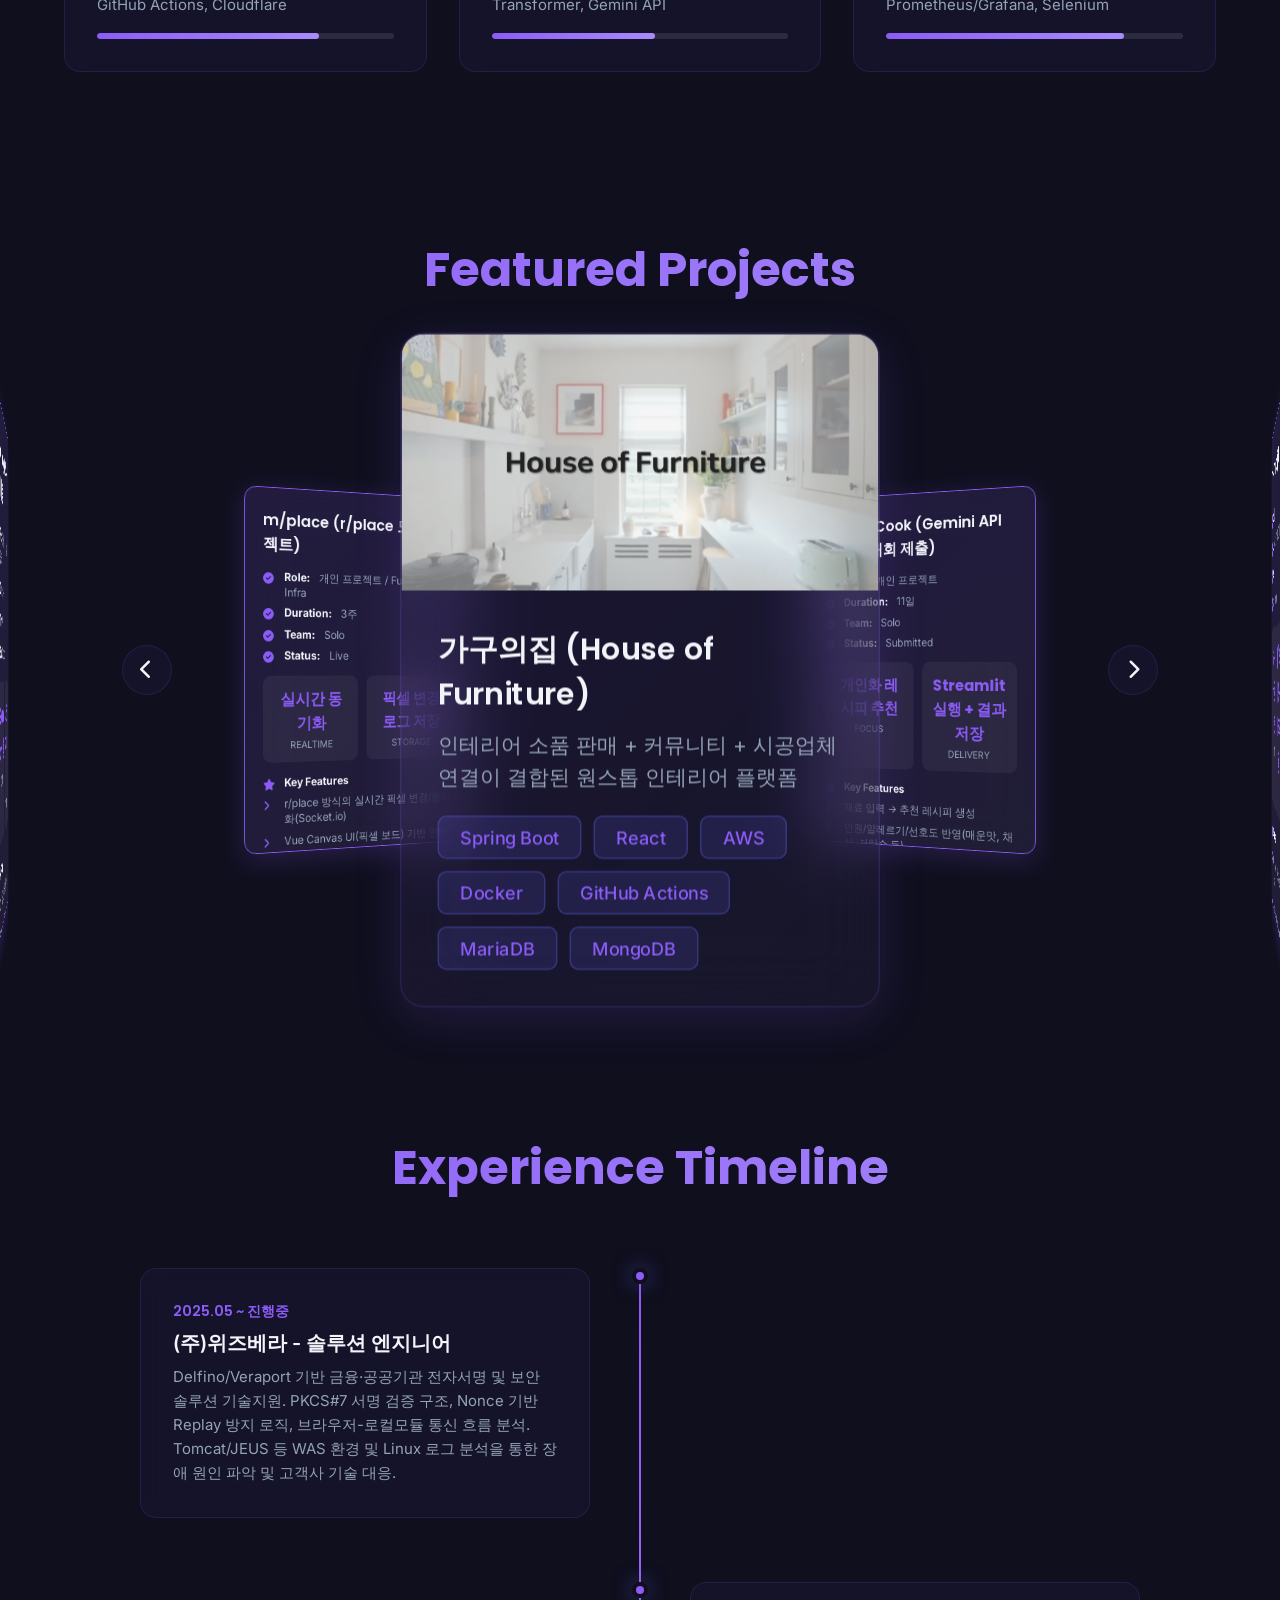
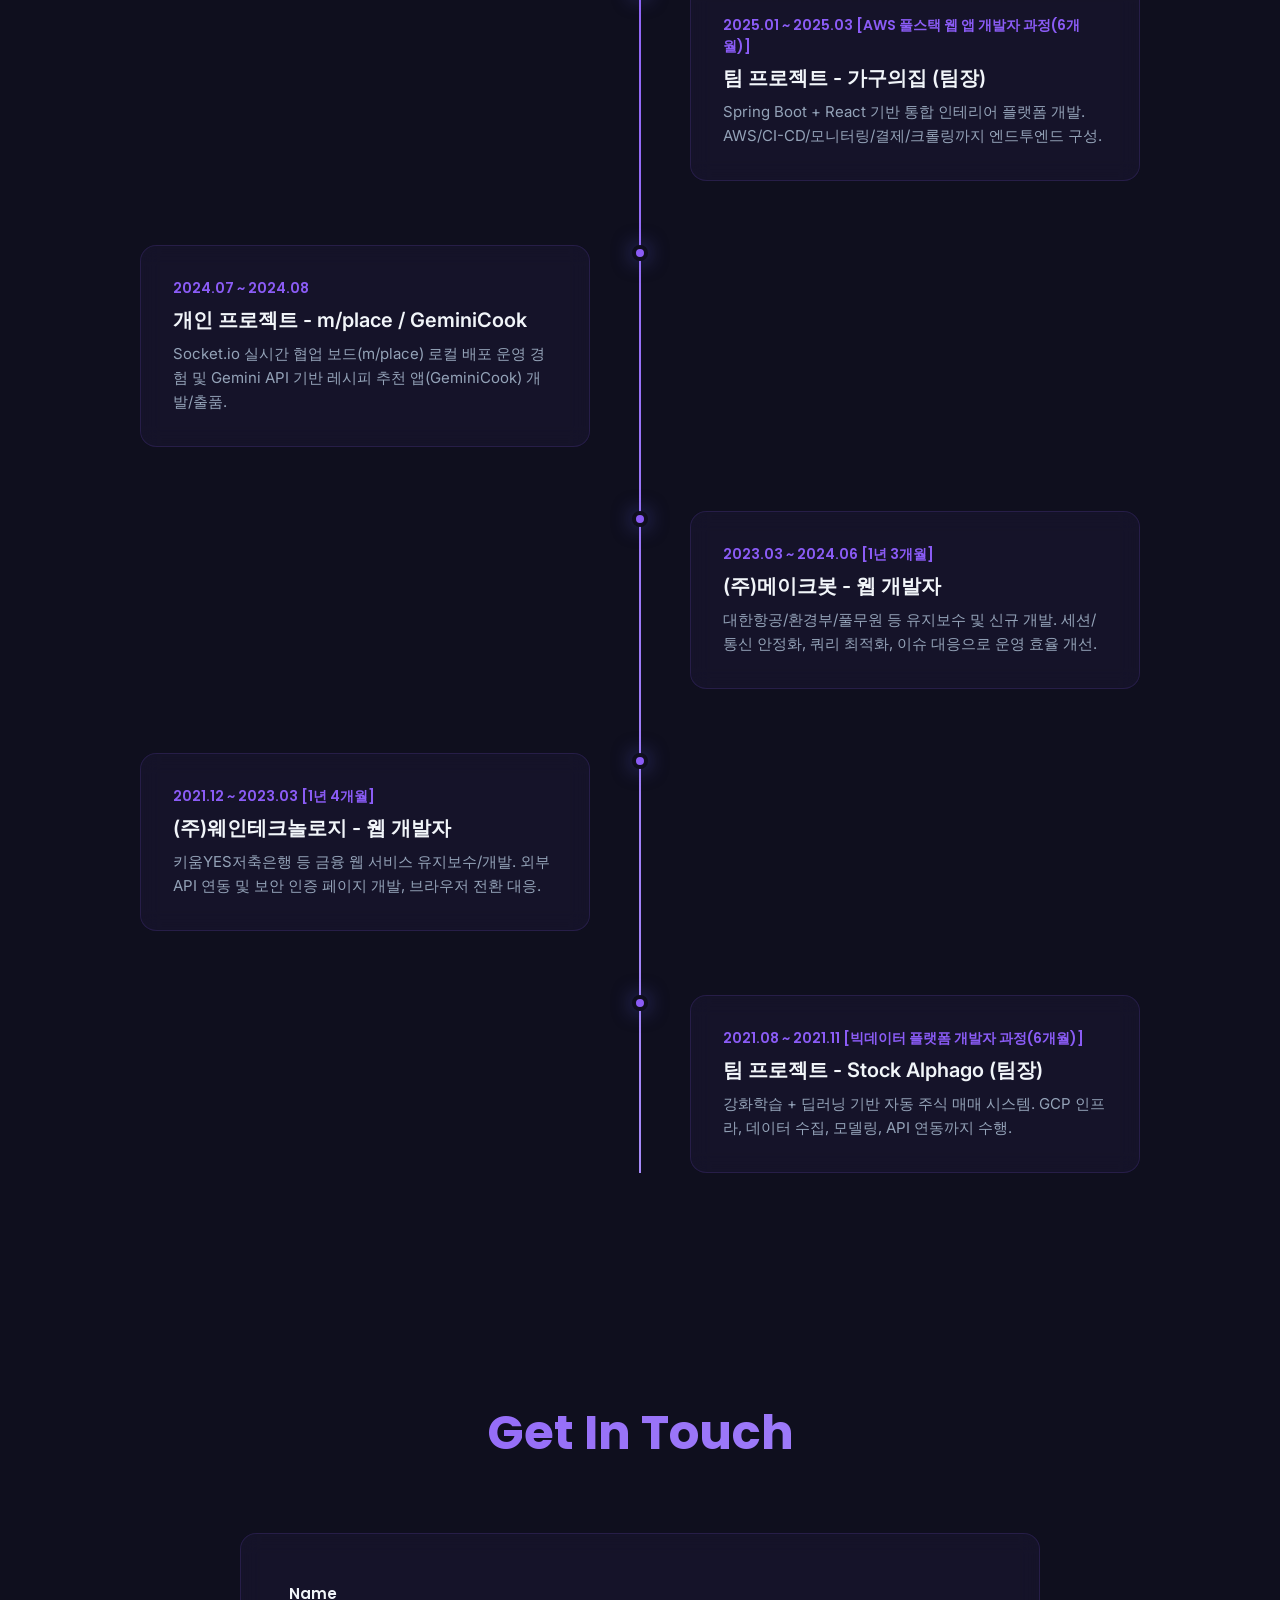
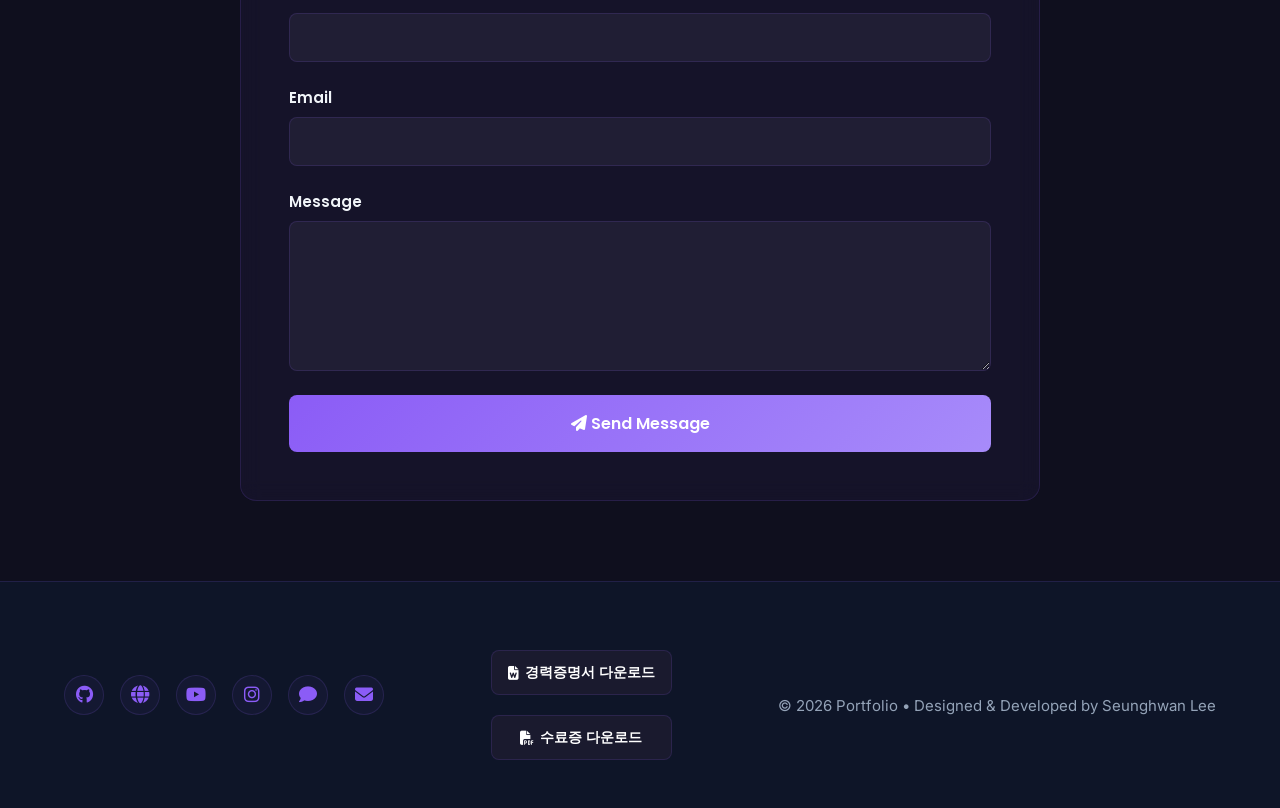
==== commit f5fb9eab: "이미지 추가 및 footer 수정중" ====
--- a/index.html
+++ b/index.html
@@ -125,17 +125,65 @@
   </section>
 
   <!-- Footer -->
-  <footer>
-    <div class="footer-content">
-      <div class="social-links">
-        <a href="#" class="social-link"><i class="fab fa-github"></i></a>
-        <a href="#" class="social-link"><i class="fab fa-linkedin"></i></a>
-        <a href="#" class="social-link"><i class="fab fa-twitter"></i></a>
-        <a href="#" class="social-link"><i class="fab fa-instagram"></i></a>
-      </div>
-      <div class="footer-text">© 2026 Portfolio • Designed & Developed with ❤️</div>
-    </div>
-  </footer>
+<!-- Footer -->
+<footer>
+  <div class="footer-content">
+
+    <!-- Social Links -->
+    <div class="social-links">
+
+      <a href="https://github.com/naxa-dev" target="_blank" class="social-link">
+        <i class="fab fa-github"></i>
+      </a>
+
+      <a href="https://www.naxa.dev" target="_blank" class="social-link">
+        <i class="fas fa-globe"></i>
+      </a>
+
+      <a href="https://www.youtube.com/@Naxa_dev" target="_blank" class="social-link">
+        <i class="fab fa-youtube"></i>
+      </a>
+
+      <a href="https://www.instagram.com/naxa.dev/" target="_blank" class="social-link">
+        <i class="fab fa-instagram"></i>
+      </a>
+
+      <a href="https://open.kakao.com/me/Naxa" target="_blank" class="social-link">
+        <i class="fas fa-comment"></i>
+      </a>
+
+      <a href="mailto:seunghwan94.dev@gmail.com" class="social-link">
+        <i class="fas fa-envelope"></i>
+      </a>
+
+    </div>
+
+    <!-- Download Section -->
+    <div style="margin-top:20px; text-align:center;">
+
+      <a href="./assets/data/seunghwan_work_experience.docx" 
+         download 
+         class="project-link secondary">
+        <i class="fas fa-file-word"></i> 경력증명서 다운로드
+      </a>
+
+      &nbsp;&nbsp;
+
+      <a href="./assets/data/더좋은아카데미_수료증(구로).pdf" 
+         download 
+         class="project-link secondary">
+        <i class="fas fa-file-pdf"></i> 수료증 다운로드
+      </a>
+
+    </div>
+
+    <div class="footer-text" style="margin-top:20px;">
+      © 2026 Portfolio • Designed & Developed by Seunghwan Lee
+    </div>
+
+  </div>
+</footer>
+
 
   <!-- ✅ 1) 데이터 파일 먼저 로드 -->
   <script src="data.js"></script>
--- a/style.css
+++ b/style.css
@@ -1467,4 +1467,6 @@
 .fade-in.visible {
     opacity: 1;
     transform: translateY(0);
-}+}
+
+
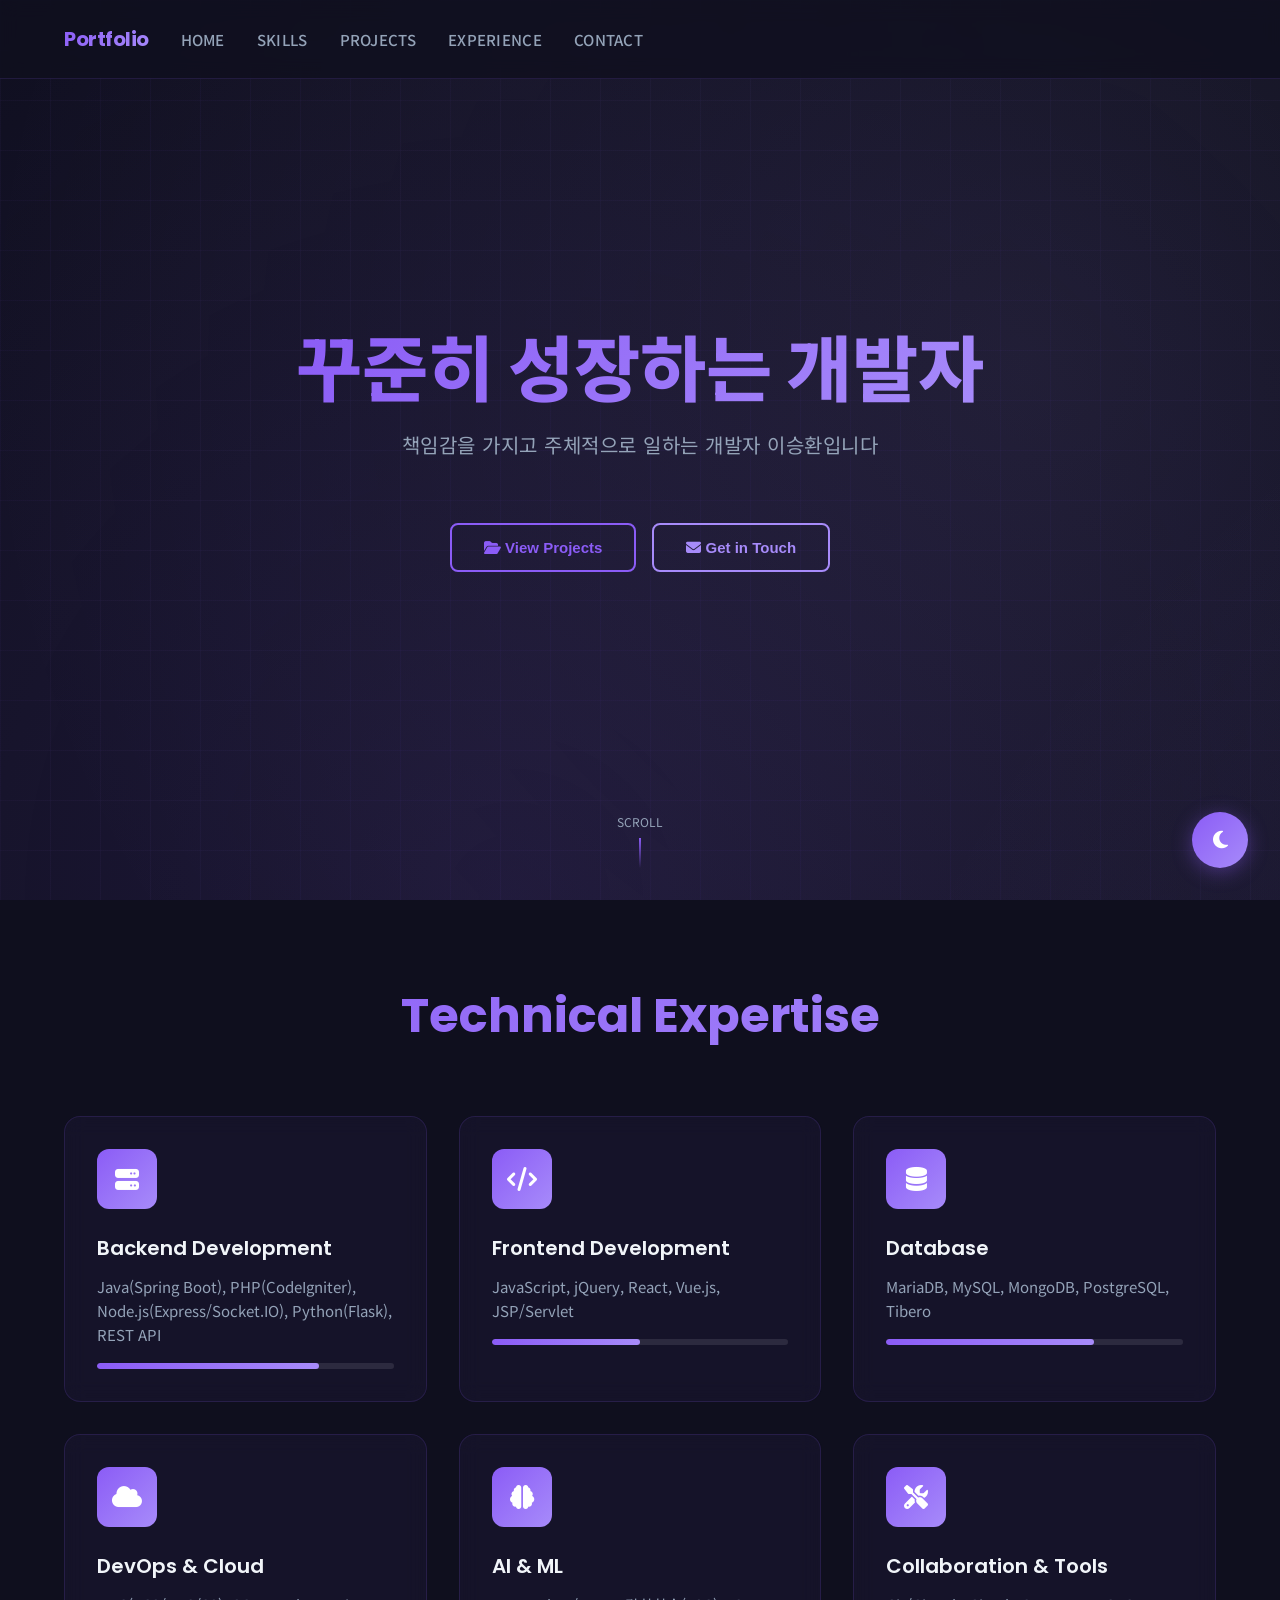
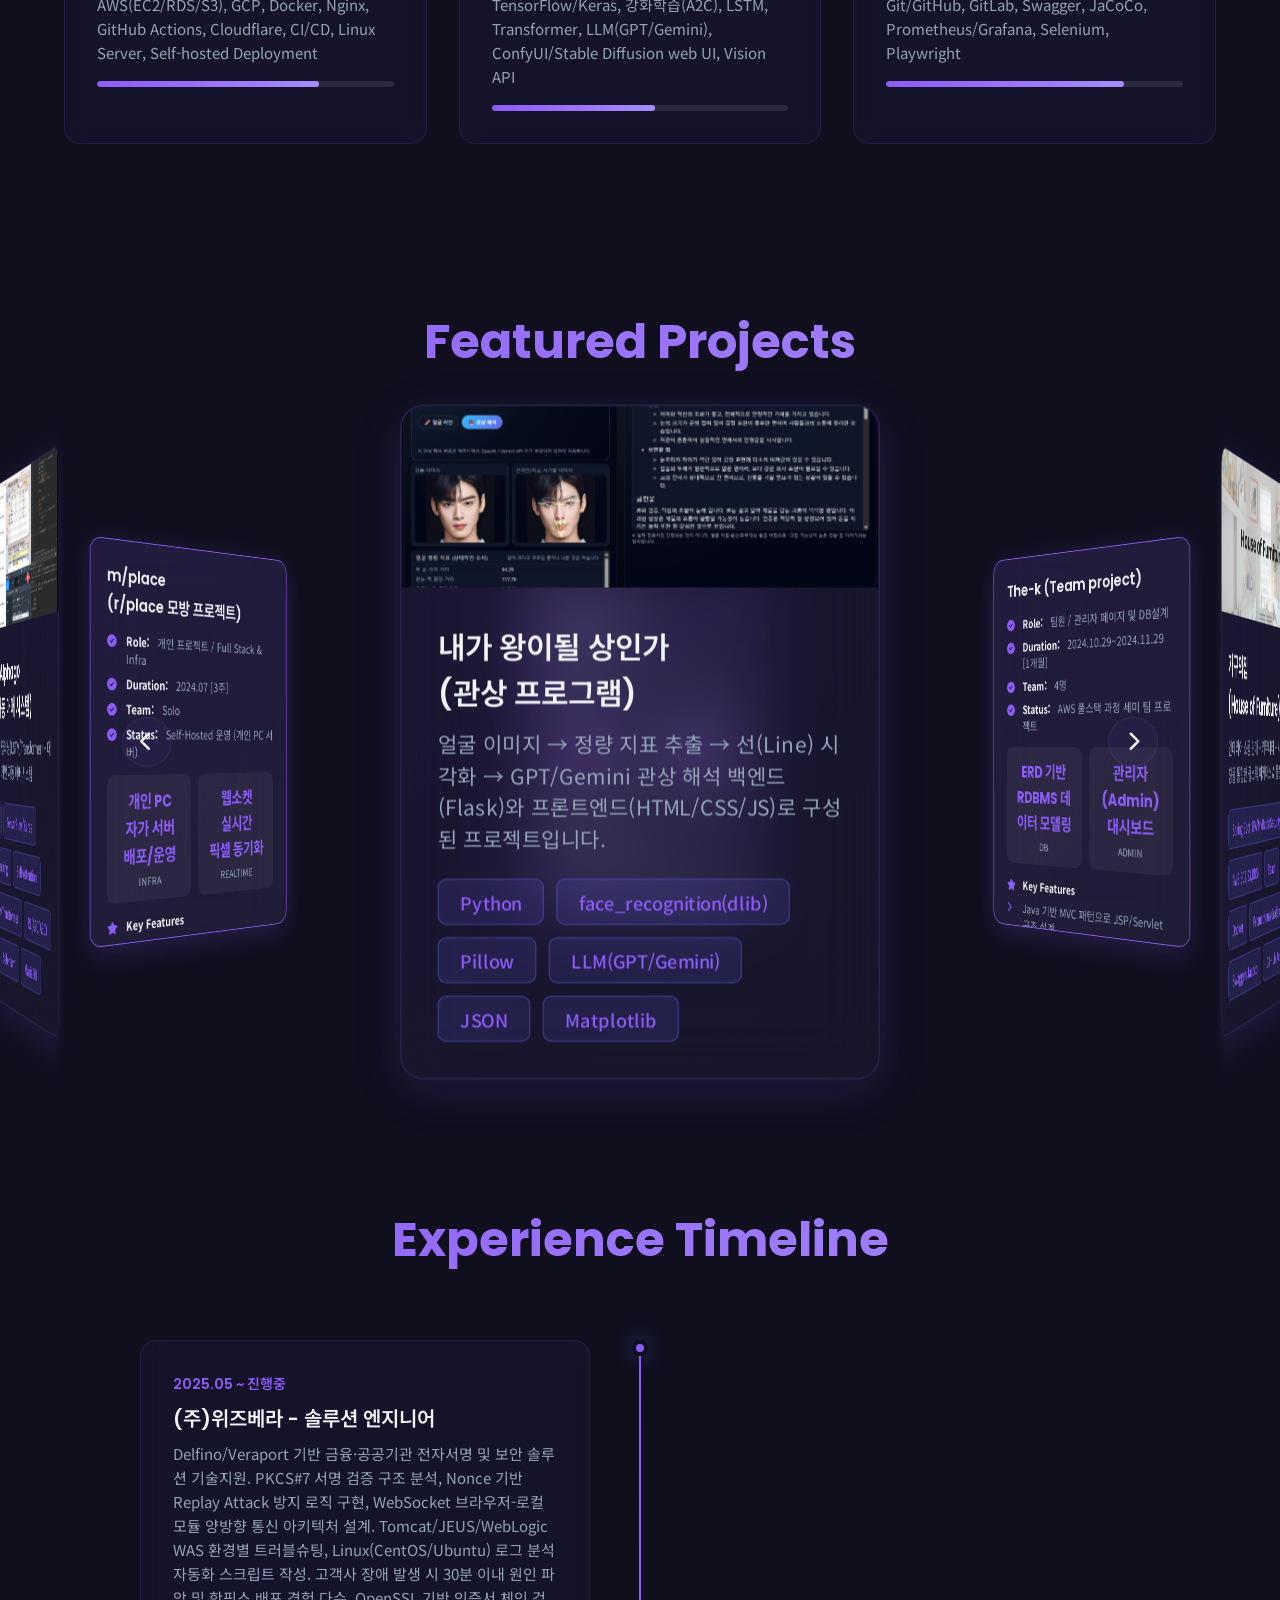
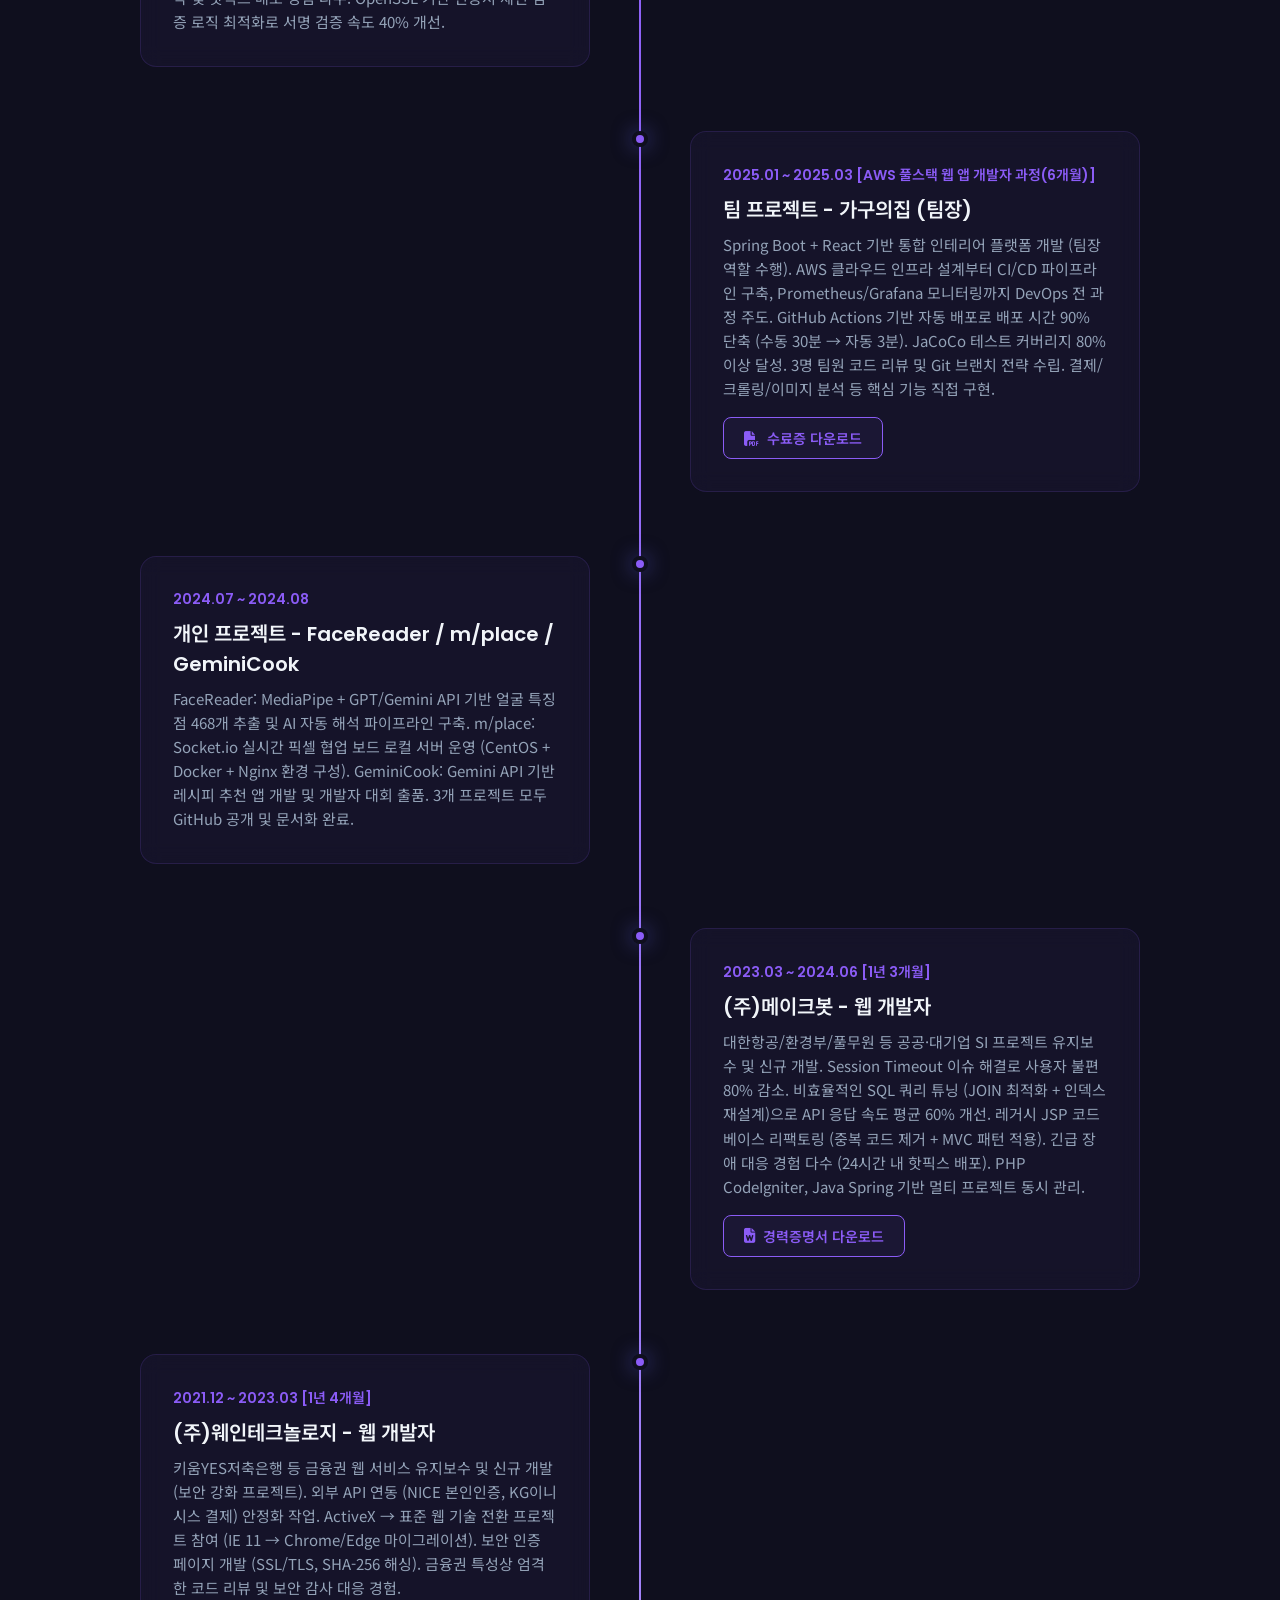
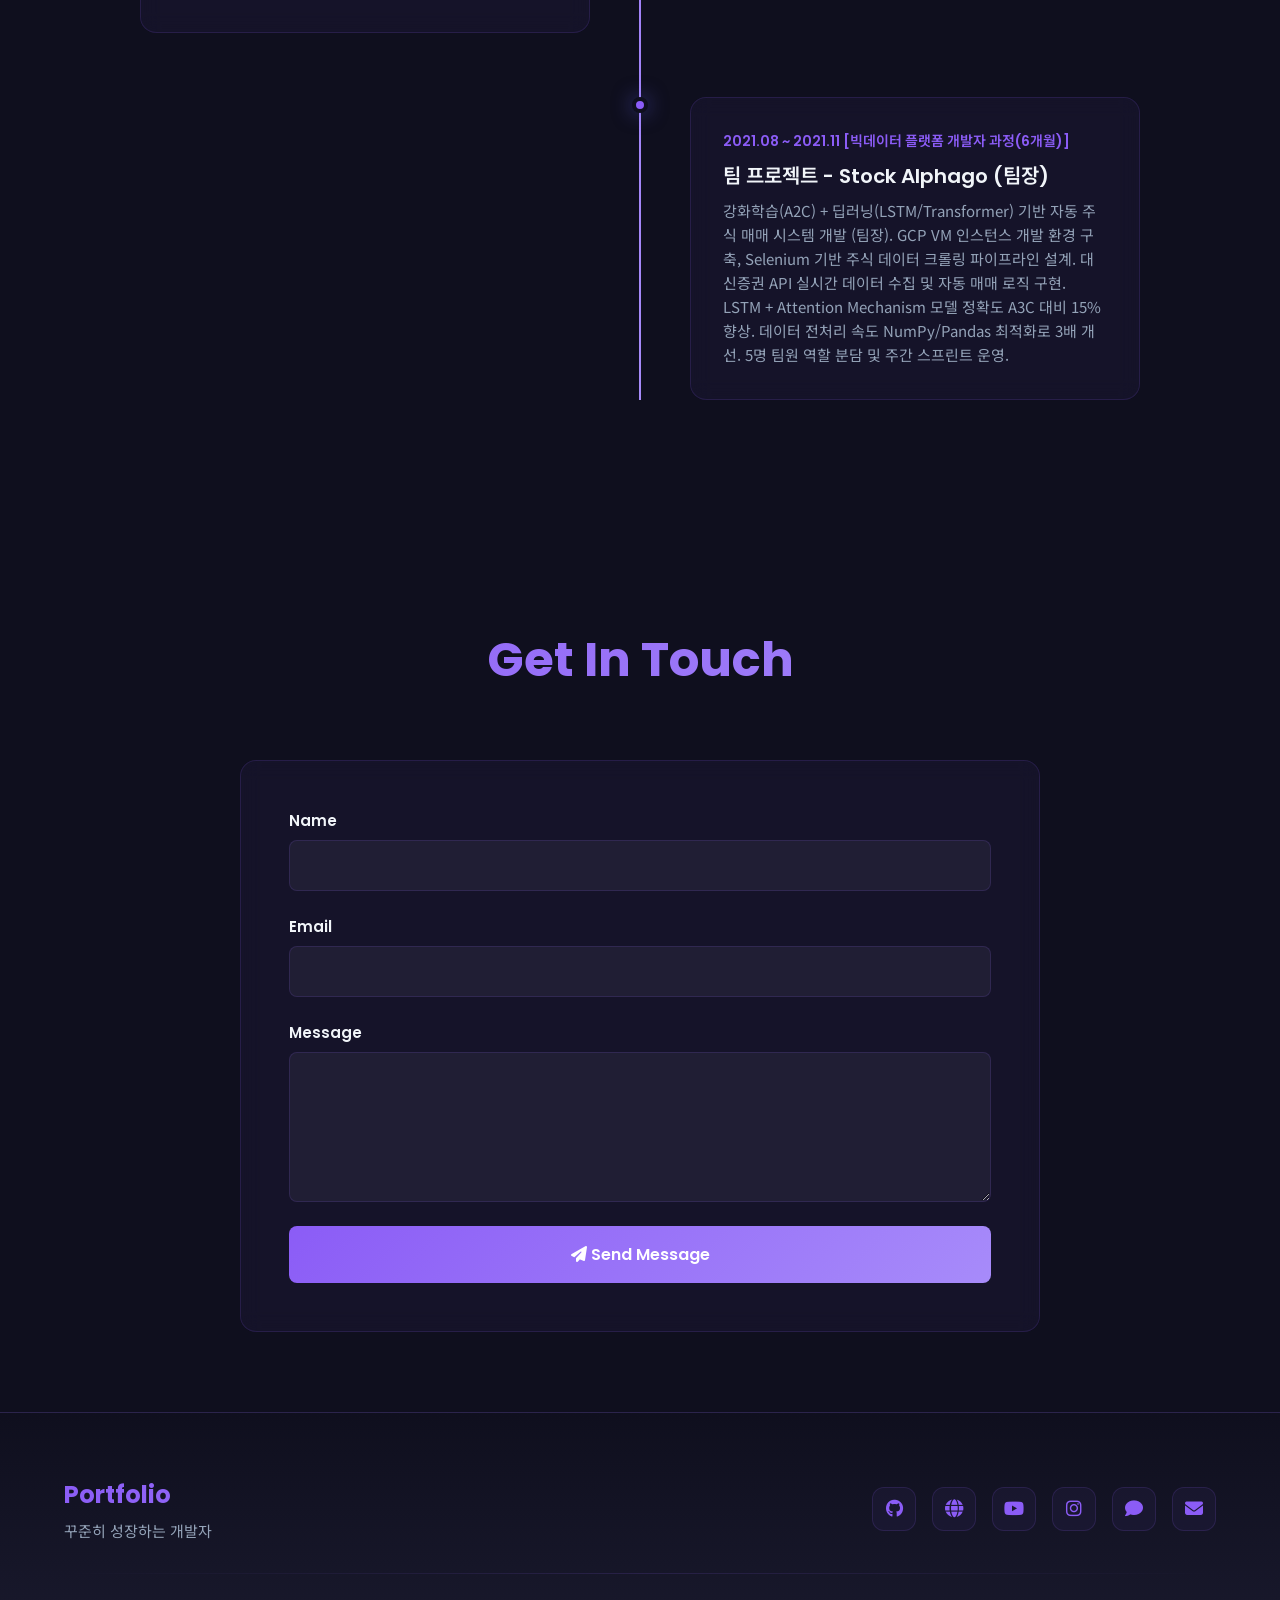
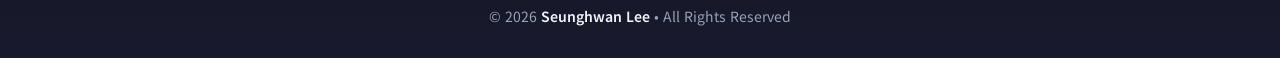
==== commit d0bc5042: "'imganddata.js수정'" ====
--- a/index.html
+++ b/index.html
@@ -6,21 +6,24 @@
   <meta name="mobile-web-app-capable" content="yes" />
   <meta name="apple-mobile-web-app-capable" content="yes" />
   <meta name="apple-mobile-web-app-status-bar-style" content="black-translucent" />
-  <title>test</title>
+  <title>Portfolio</title>
 
-  <link href="https://fonts.googleapis.com/css2?family=Inter:wght@300;400;500;600;700;800&family=Poppins:wght@300;400;500;600;700&display=swap" rel="stylesheet" />
+  <!-- 한글 지원 폰트 추가 -->
+  <link rel="preconnect" href="https://fonts.googleapis.com">
+  <link rel="preconnect" href="https://fonts.gstatic.com" crossorigin>
+  <link href="https://fonts.googleapis.com/css2?family=Noto+Sans+KR:wght@300;400;500;600;700;800&family=Poppins:wght@300;400;500;600;700&display=swap" rel="stylesheet" />
   <link rel="stylesheet" href="https://cdnjs.cloudflare.com/ajax/libs/font-awesome/6.4.0/css/all.min.css" />
   <link rel="stylesheet" href="style.css" />
 </head>
 
 <body>
   <!-- Loading Screen -->
-  <div class="loading-screen">
+  <!-- <div class="loading-screen">
     <div class="loading-text">Loading Portfolio...</div>
     <div class="loading-bar">
       <div class="loading-progress"></div>
     </div>
-  </div>
+  </div> -->
 
   <!-- Background Animation -->
   <div class="bg-animation">
@@ -57,14 +60,14 @@
   <!-- Hero Section -->
   <section class="hero" id="home">
     <div class="hero-content">
-      <h1 class="hero-title">꾸준히 성장하는 개발자</h1>
-      <p class="hero-subtitle">책임감을 가지고 주체적으로 일하는 개발자 이승환입니다</p>
+      <h1 class="hero-title">Creative Developer</h1>
+      <p class="hero-subtitle">Building the future, one line at a time</p>
       <div class="hero-cta">
         <button class="btn" onclick="scrollToSection('projects')">
-          <i class="fas fa-folder-open"></i> 프로젝트 보기
+          <i class="fas fa-folder-open"></i> View Projects
         </button>
         <button class="btn btn-secondary" onclick="scrollToSection('contact')">
-          <i class="fas fa-envelope"></i> 연락하기
+          <i class="fas fa-envelope"></i> Get in Touch
         </button>
       </div>
     </div>
@@ -107,15 +110,15 @@
       <form class="contact-form" onsubmit="handleSubmit(event)">
         <div class="form-group">
           <label class="form-label">Name</label>
-          <input type="text" class="form-input" required />
+          <input type="text" name="name" class="form-input" required />
         </div>
         <div class="form-group">
           <label class="form-label">Email</label>
-          <input type="email" class="form-input" required />
+          <input type="email" name="email" class="form-input" required />
         </div>
         <div class="form-group">
           <label class="form-label">Message</label>
-          <textarea class="form-textarea" required></textarea>
+          <textarea name="message" class="form-textarea" required></textarea>
         </div>
         <button type="submit" class="submit-btn">
           <i class="fas fa-paper-plane"></i> Send Message
@@ -125,385 +128,37 @@
   </section>
 
   <!-- Footer -->
-<!-- Footer -->
-<footer>
-  <div class="footer-content">
+  <footer>
+    <div class="footer-content">
+      <!-- Footer Top -->
+      <div class="footer-top">
+        <div class="footer-brand">
+          <div class="footer-logo">Portfolio</div>
+          <p class="footer-tagline"><!-- Loaded from data.js --></p>
+        </div>
+        
+        <!-- Social Links -->
+        <div class="social-links">
+          <!-- Loaded from data.js -->
+        </div>
+      </div>
 
-    <!-- Social Links -->
-    <div class="social-links">
+      <!-- Footer Divider -->
+      <div class="footer-divider"></div>
 
-      <a href="https://github.com/naxa-dev" target="_blank" class="social-link">
-        <i class="fab fa-github"></i>
-      </a>
+      <!-- Footer Bottom -->
+      <div class="footer-bottom">
+        <div class="footer-text">
+          <!-- Loaded from data.js -->
+        </div>
+      </div>
+    </div>
+  </footer>
 
-      <a href="https://www.naxa.dev" target="_blank" class="social-link">
-        <i class="fas fa-globe"></i>
-      </a>
-
-      <a href="https://www.youtube.com/@Naxa_dev" target="_blank" class="social-link">
-        <i class="fab fa-youtube"></i>
-      </a>
-
-      <a href="https://www.instagram.com/naxa.dev/" target="_blank" class="social-link">
-        <i class="fab fa-instagram"></i>
-      </a>
-
-      <a href="https://open.kakao.com/me/Naxa" target="_blank" class="social-link">
-        <i class="fas fa-comment"></i>
-      </a>
-
-      <a href="mailto:seunghwan94.dev@gmail.com" class="social-link">
-        <i class="fas fa-envelope"></i>
-      </a>
-
-    </div>
-
-    <!-- Download Section -->
-    <div style="margin-top:20px; text-align:center;">
-
-      <a href="./assets/data/seunghwan_work_experience.docx" 
-         download 
-         class="project-link secondary">
-        <i class="fas fa-file-word"></i> 경력증명서 다운로드
-      </a>
-
-      &nbsp;&nbsp;
-
-      <a href="./assets/data/더좋은아카데미_수료증(구로).pdf" 
-         download 
-         class="project-link secondary">
-        <i class="fas fa-file-pdf"></i> 수료증 다운로드
-      </a>
-
-    </div>
-
-    <div class="footer-text" style="margin-top:20px;">
-      © 2026 Portfolio • Designed & Developed by Seunghwan Lee
-    </div>
-
-  </div>
-</footer>
-
-
-  <!-- ✅ 1) 데이터 파일 먼저 로드 -->
+  <!-- 데이터 파일 먼저 로드 -->
   <script src="data.js"></script>
 
-  <!-- ✅ 2) 기존 스크립트(로직) -->
-  <script>
-    // ===== DATA FROM data.js =====
-    const { skills: skillsData, projects: projectsData, timeline: timelineData } = window.PORTFOLIO_DATA;
-
-    // ===== INITIALIZATION FUNCTIONS =====
-
-    // Load Skills
-    function loadSkills() {
-      const container = document.getElementById('skillsContainer');
-      container.innerHTML = skillsData.map(skill => `
-        <div class="skill-card">
-          <div class="skill-icon">
-            <i class="${skill.icon}"></i>
-          </div>
-          <div class="skill-name">${skill.name}</div>
-          <p class="skill-description">${skill.description}</p>
-          <div class="skill-bar">
-            <div class="skill-progress" data-progress="${skill.progress}"></div>
-          </div>
-        </div>
-      `).join('');
-    }
-
-    // Load Projects
-    let currentRotation = 0;
-    const carousel = document.getElementById('carousel');
-    const scrollIndicators = document.getElementById('scrollIndicators');
-    let angleStep = 0;
-
-    function loadProjects() {
-      angleStep = 360 / projectsData.length;
-      carousel.innerHTML = '';
-      scrollIndicators.innerHTML = '';
-      const isMobile = window.innerWidth <= 768;
-
-      // 모바일용 인디케이터
-      if (isMobile) {
-        projectsData.forEach((_, index) => {
-          const dot = document.createElement('div');
-          dot.className = 'scroll-dot';
-          if (index === 0) dot.classList.add('active');
-          scrollIndicators.appendChild(dot);
-        });
-      }
-
-      projectsData.forEach((project, index) => {
-        const card = document.createElement('div');
-        card.className = 'project-card';
-        card.setAttribute('data-index', index);
-
-        if (!isMobile) {
-          card.style.transform = `
-            translateX(-50%) translateY(-50%)
-            rotateY(${angleStep * index}deg)
-            translateZ(600px)
-          `;
-        }
-
-        const frontHTML = `
-          <div class="card-face card-front">
-            <div class="project-image">
-              ${project.image
-                ? `<img src="${project.image}" alt="${project.title}">`
-                : `<i class="${project.icon}"></i>`
-              }
-            </div>
-            <div class="card-content">
-              <h3 class="project-title">${project.title}</h3>
-              <p class="project-desc">${project.description}</p>
-              <div class="tech-tags">
-                ${project.techStack.map(tech => `<span class="tech-tag">${tech}</span>`).join('')}
-              </div>
-            </div>
-          </div>
-        `;
-
-        const backHTML = `
-          <div class="card-face card-back">
-            <h3 class="back-title">${project.title}</h3>
-
-            <div class="project-details">
-              ${Object.entries(project.details).map(([key, value]) => `
-                <div class="detail-item">
-                  <i class="fas fa-check-circle"></i>
-                  <div>
-                    <strong>${key.charAt(0).toUpperCase() + key.slice(1)}:</strong>
-                    <span>${value}</span>
-                  </div>
-                </div>
-              `).join('')}
-            </div>
-
-            <div class="project-stats">
-              ${Object.entries(project.stats).map(([key, value]) => `
-                <div class="stat-item">
-                  <div class="stat-number">${value}</div>
-                  <div class="stat-label">${key.toUpperCase()}</div>
-                </div>
-              `).join('')}
-            </div>
-
-            <div class="project-details">
-              <div class="detail-item" style="margin-bottom: 0.5rem;">
-                <i class="fas fa-star"></i>
-                <strong>Key Features</strong>
-              </div>
-              ${project.features.map(feature => `
-                <div class="detail-item">
-                  <i class="fas fa-angle-right"></i>
-                  <span>${feature}</span>
-                </div>
-              `).join('')}
-            </div>
-
-            <div class="project-links">
-              ${project.links.github
-                ? `<a href="${project.links.github}" target="_blank" class="project-link secondary">
-                    <i class="fab fa-github"></i> GitHub
-                  </a>`
-                : ''
-              }
-              ${project.links.demo
-                ? `<a href="${project.links.demo}" target="_blank" class="project-link">
-                    <i class="fas fa-external-link-alt"></i> Demo
-                  </a>`
-                : ''
-              }
-              ${project.links.download
-                ? `<a href="${project.links.download}" download class="project-link secondary">
-                    <i class="fas fa-download"></i> Download
-                  </a>`
-                : ''
-              }
-            </div>
-          </div>
-        `;
-
-        card.innerHTML = `<div class="card-inner">${frontHTML}${backHTML}</div>`;
-
-        card.addEventListener('click', function (e) {
-          if (!e.target.closest('.project-link')) {
-            this.classList.toggle('flipped');
-          }
-        });
-
-        carousel.appendChild(card);
-      });
-    }
-
-    // Load Timeline
-    function loadTimeline() {
-      const container = document.getElementById('timelineContainer');
-      container.innerHTML = timelineData.map(item => `
-        <div class="timeline-item">
-          <div class="timeline-content">
-            <div class="timeline-date">${item.date}</div>
-            <h3 class="timeline-title">${item.title}</h3>
-            <p class="timeline-desc">${item.description}</p>
-          </div>
-          <div class="timeline-dot"></div>
-        </div>
-      `).join('');
-    }
-
-    // ===== CAROUSEL FUNCTIONS =====
-    function rotateCarousel(direction) {
-      const isMobile = window.innerWidth <= 768;
-
-      if (isMobile) {
-        const firstCard = carousel.querySelector('.project-card');
-        if (!firstCard) return;
-        const scrollAmount = firstCard.offsetWidth + 24;
-        carousel.scrollBy({ left: direction * scrollAmount, behavior: 'smooth' });
-      } else {
-        currentRotation += angleStep * direction;
-        carousel.style.transform = `rotateY(${currentRotation}deg)`;
-      }
-    }
-
-    // Touch/Swipe + Mobile Indicator
-    (function setupCarouselInput() {
-      let touchStartX = 0, touchStartY = 0;
-      let touchEndX = 0, touchEndY = 0;
-      const swipeThreshold = 50;
-
-      carousel.addEventListener('touchstart', e => {
-        touchStartX = e.changedTouches[0].screenX;
-        touchStartY = e.changedTouches[0].screenY;
-      }, { passive: true });
-
-      carousel.addEventListener('touchmove', e => {
-        const touchMoveX = e.changedTouches[0].screenX;
-        const touchMoveY = e.changedTouches[0].screenY;
-        const diffX = Math.abs(touchMoveX - touchStartX);
-        const diffY = Math.abs(touchMoveY - touchStartY);
-
-        // 데스크탑/태블릿(3D)에서 가로 스와이프만 막기
-        if (window.innerWidth > 768 && diffX > diffY) e.preventDefault();
-      }, { passive: false });
-
-      carousel.addEventListener('touchend', e => {
-        touchEndX = e.changedTouches[0].screenX;
-        touchEndY = e.changedTouches[0].screenY;
-
-        const diffX = touchStartX - touchEndX;
-        const diffY = Math.abs(touchStartY - touchEndY);
-
-        if (window.innerWidth > 768 && Math.abs(diffX) > diffY) {
-          if (diffX > swipeThreshold) rotateCarousel(1);
-          if (diffX < -swipeThreshold) rotateCarousel(-1);
-        }
-      }, { passive: true });
-
-      // 모바일: 스크롤 인디케이터
-      carousel.addEventListener('scroll', () => {
-        if (window.innerWidth > 768) return;
-        const card = carousel.querySelector('.project-card');
-        if (!card) return;
-
-        const cardWidth = card.offsetWidth;
-        const gap = 24;
-        const currentIndex = Math.round(carousel.scrollLeft / (cardWidth + gap));
-
-        document.querySelectorAll('.scroll-dot').forEach((dot, index) => {
-          dot.classList.toggle('active', index === currentIndex);
-        });
-      });
-    })();
-
-    // Keyboard Navigation
-    document.addEventListener('keydown', e => {
-      if (e.key === 'ArrowLeft') rotateCarousel(-1);
-      if (e.key === 'ArrowRight') rotateCarousel(1);
-    });
-
-    // ===== UTILITY FUNCTIONS =====
-    function scrollToSection(id) {
-      document.getElementById(id).scrollIntoView({ behavior: 'smooth', block: 'start' });
-    }
-
-    function toggleNav() {
-      document.getElementById('nav').classList.toggle('active');
-    }
-
-    function toggleTheme() {
-      document.body.classList.toggle('light-theme');
-      const icon = document.querySelector('.theme-toggle i');
-      icon.className = document.body.classList.contains('light-theme') ? 'fas fa-sun' : 'fas fa-moon';
-    }
-
-    function handleSubmit(e) {
-      e.preventDefault();
-      alert("Thank you for your message! I'll get back to you soon. 🚀");
-      e.target.reset();
-    }
-
-    // Scroll Animations
-    const observerOptions = { threshold: 0.1, rootMargin: '0px 0px -100px 0px' };
-    const observer = new IntersectionObserver(entries => {
-      entries.forEach(entry => {
-        if (entry.isIntersecting) {
-          entry.target.classList.add('visible');
-
-          if (entry.target.classList.contains('skills-section')) {
-            document.querySelectorAll('.skill-progress').forEach(bar => {
-              const progress = bar.getAttribute('data-progress');
-              setTimeout(() => { bar.style.width = progress + '%'; }, 200);
-            });
-          }
-        }
-      });
-    }, observerOptions);
-
-    document.querySelectorAll('.fade-in').forEach(el => observer.observe(el));
-
-    // Smooth Scroll for Navigation
-    document.querySelectorAll('nav a').forEach(anchor => {
-      anchor.addEventListener('click', function (e) {
-        e.preventDefault();
-        const target = this.getAttribute('href');
-        document.querySelector(target).scrollIntoView({ behavior: 'smooth', block: 'start' });
-        document.getElementById('nav').classList.remove('active');
-      });
-    });
-
-    // Loading Screen
-    window.addEventListener('load', () => {
-      setTimeout(() => {
-        document.querySelector('.loading-screen').classList.add('hidden');
-      }, 1500);
-    });
-
-    // Initialize Everything
-    window.addEventListener('DOMContentLoaded', () => {
-      loadSkills();
-      loadProjects();
-      loadTimeline();
-    });
-
-    // 윈도우 리사이즈 시 카루셀 재로드
-    let resizeTimer;
-    window.addEventListener('resize', () => {
-      clearTimeout(resizeTimer);
-      resizeTimer = setTimeout(() => {
-        loadProjects();
-      }, 250);
-    });
-
-    // Parallax Effect
-    document.addEventListener('mousemove', e => {
-      const moveX = (e.clientX - window.innerWidth / 2) / 50;
-      const moveY = (e.clientY - window.innerHeight / 2) / 50;
-
-      document.querySelector('.bg-gradient').style.transform = `translate(${moveX}px, ${moveY}px)`;
-    });
-  </script>
+  <!-- 메인 스크립트 -->
+  <script src="script.js"></script>
 </body>
-</html>
+</html>
--- a/style.css
+++ b/style.css
@@ -1,4 +1,4 @@
-    :root {
+:root {
     --primary: #8b5cf6;
     --secondary: #a78bfa;
     --accent: #c4b5fd;
@@ -17,13 +17,25 @@
 }
 
 body {
-    font-family: 'Inter', sans-serif;
+    /* 한글 지원을 위해 Noto Sans KR 추가 */
+    font-family: 'Noto Sans KR', 'Inter', -apple-system, BlinkMacSystemFont, sans-serif;
     background: var(--dark);
     color: var(--text-primary);
     overflow-x: hidden;
     -webkit-font-smoothing: antialiased;
     -moz-osx-font-smoothing: grayscale;
     touch-action: pan-y;
+}
+
+/* 영문 전용 부분은 Poppins 사용 */
+.hero-title,
+.section-title,
+.logo,
+.skill-name,
+.project-title,
+.back-title,
+.timeline-title {
+    font-family: 'Poppins', 'Noto Sans KR', sans-serif;
 }
 
 /* Loading Animation */
@@ -48,7 +60,7 @@
 }
 
 .loading-text {
-    font-family: 'Poppins', sans-serif;
+    font-family: 'Poppins', 'Noto Sans KR', sans-serif;
     font-size: 1.5rem;
     font-weight: 600;
     background: linear-gradient(90deg, var(--primary), var(--secondary), var(--accent));
@@ -164,7 +176,6 @@
 }
 
 .logo {
-    font-family: 'Poppins', sans-serif;
     font-size: 1.25rem;
     font-weight: 700;
     background: linear-gradient(135deg, var(--primary), var(--secondary));
@@ -239,7 +250,6 @@
     color: white;
     cursor: pointer;
     transition: all 0.3s ease;
-    font-family: 'Inter', sans-serif;
     font-size: 1.25rem;
     z-index: 999;
     box-shadow: 0 4px 20px rgba(139, 92, 246, 0.4);
@@ -287,7 +297,6 @@
 }
 
 .hero-title {
-    font-family: 'Poppins', sans-serif;
     font-size: clamp(2rem, 8vw, 4.5rem);
     font-weight: 800;
     margin-bottom: 1rem;
@@ -325,7 +334,6 @@
     border: 2px solid var(--primary);
     background: transparent;
     color: var(--primary);
-    font-family: 'Inter', sans-serif;
     font-size: 0.938rem;
     font-weight: 600;
     cursor: pointer;
@@ -399,7 +407,6 @@
 }
 
 .section-title {
-    font-family: 'Poppins', sans-serif;
     font-size: clamp(2rem, 5vw, 3rem);
     font-weight: 700;
     text-align: center;
@@ -464,7 +471,6 @@
 }
 
 .skill-name {
-    font-family: 'Poppins', sans-serif;
     font-size: 1.25rem;
     font-weight: 600;
     margin-bottom: 0.75rem;
@@ -629,7 +635,6 @@
 }
 
 .project-title {
-    font-family: 'Poppins', sans-serif;
     font-size: 1.25rem;
     font-weight: 600;
     margin-bottom: 0.5rem;
@@ -663,7 +668,6 @@
 
 /* Card Back Styles */
 .back-title {
-    font-family: 'Poppins', sans-serif;
     font-size: 1.25rem;
     font-weight: 600;
     margin-bottom: 1rem;
@@ -715,7 +719,7 @@
 }
 
 .stat-number {
-    font-family: 'Poppins', sans-serif;
+    font-family: 'Poppins', 'Noto Sans KR', sans-serif;
     font-size: 1.25rem;
     font-weight: 700;
     color: var(--primary);
@@ -848,7 +852,7 @@
 }
 
 .timeline-date {
-    font-family: 'Poppins', sans-serif;
+    font-family: 'Poppins', 'Noto Sans KR', sans-serif;
     color: var(--primary);
     font-weight: 600;
     margin-bottom: 0.5rem;
@@ -866,6 +870,33 @@
     color: var(--text-secondary);
     font-size: 0.938rem;
     line-height: 1.6;
+}
+
+.timeline-download {
+    display: inline-flex;
+    align-items: center;
+    gap: 0.5rem;
+    margin-top: 1rem;
+    padding: 0.625rem 1.25rem;
+    background: var(--glass);
+    border: 1px solid var(--primary);
+    border-radius: 8px;
+    color: var(--primary);
+    text-decoration: none;
+    font-size: 0.875rem;
+    font-weight: 600;
+    transition: all 0.3s ease;
+}
+
+.timeline-download:hover {
+    background: var(--primary);
+    color: white;
+    transform: translateX(5px);
+    box-shadow: 0 4px 15px rgba(139, 92, 246, 0.3);
+}
+
+.timeline-download i {
+    font-size: 0.938rem;
 }
 
 .timeline-dot {
@@ -910,7 +941,7 @@
 }
 
 .form-label {
-    font-family: 'Poppins', sans-serif;
+    font-family: 'Poppins', 'Noto Sans KR', sans-serif;
     color: var(--text-primary);
     font-weight: 600;
     font-size: 0.938rem;
@@ -923,7 +954,7 @@
     border: 1px solid var(--glass-border);
     border-radius: 8px;
     color: var(--text-primary);
-    font-family: 'Inter', sans-serif;
+    font-family: 'Noto Sans KR', sans-serif;
     font-size: 0.938rem;
     transition: all 0.3s ease;
 }
@@ -946,7 +977,7 @@
     border: none;
     border-radius: 8px;
     color: white;
-    font-family: 'Poppins', sans-serif;
+    font-family: 'Poppins', 'Noto Sans KR', sans-serif;
     font-weight: 600;
     font-size: 1rem;
     cursor: pointer;
@@ -960,8 +991,8 @@
 
 /* Footer */
 footer {
-    padding: 3rem 5%;
-    background: rgba(15, 23, 42, 0.9);
+    padding: 4rem 5% 2rem;
+    background: linear-gradient(180deg, var(--dark) 0%, var(--dark-lighter) 100%);
     border-top: 1px solid var(--glass-border);
     position: relative;
     z-index: 1;
@@ -970,24 +1001,49 @@
 .footer-content {
     max-width: 1200px;
     margin: 0 auto;
+}
+
+.footer-top {
     display: flex;
     justify-content: space-between;
     align-items: center;
+    margin-bottom: 2rem;
     flex-wrap: wrap;
     gap: 2rem;
 }
 
+.footer-brand {
+    flex: 1;
+}
+
+.footer-logo {
+    font-family: 'Poppins', 'Noto Sans KR', sans-serif;
+    font-size: 1.5rem;
+    font-weight: 700;
+    background: linear-gradient(135deg, var(--primary), var(--secondary));
+    -webkit-background-clip: text;
+    -webkit-text-fill-color: transparent;
+    margin-bottom: 0.5rem;
+}
+
+.footer-tagline {
+    color: var(--text-secondary);
+    font-size: 0.938rem;
+    margin: 0;
+}
+
 .social-links {
     display: flex;
     gap: 1rem;
+    flex-wrap: wrap;
 }
 
 .social-link {
-    width: 40px;
-    height: 40px;
+    width: 44px;
+    height: 44px;
     background: var(--glass);
     border: 1px solid var(--glass-border);
-    border-radius: 50%;
+    border-radius: 12px;
     display: flex;
     align-items: center;
     justify-content: center;
@@ -999,42 +1055,65 @@
 
 .social-link:hover {
     background: var(--primary);
+    border-color: var(--primary);
     color: white;
-    transform: translateY(-5px);
+    transform: translateY(-3px);
+    box-shadow: 0 5px 20px rgba(139, 92, 246, 0.4);
+}
+
+.footer-divider {
+    width: 100%;
+    height: 1px;
+    background: linear-gradient(90deg, transparent, var(--glass-border), transparent);
+    margin: 2rem 0;
+}
+
+.footer-bottom {
+    display: flex;
+    justify-content: center;
+    align-items: center;
 }
 
 .footer-text {
     color: var(--text-secondary);
-    font-size: 0.938rem;
+    font-size: 0.875rem;
+    text-align: center;
+}
+
+.footer-text strong {
+    color: var(--text-primary);
+    font-weight: 600;
 }
 
 /* Light Theme */
 body.light-theme {
     --dark: #ffffff;
     --dark-lighter: #f8fafc;
-    --primary: #6366f1;
-    --secondary: #8b5cf6;
-    --accent: #a78bfa;
-    --glass: rgba(0, 0, 0, 0.03);
-    --glass-border: rgba(0, 0, 0, 0.08);
+    --primary: #7c3aed;
+    --secondary: #a78bfa;
+    --accent: #c4b5fd;
+    --glass: rgba(124, 58, 237, 0.05);
+    --glass-border: rgba(124, 58, 237, 0.15);
     --text-primary: #1e293b;
     --text-secondary: #64748b;
 }
 
 body.light-theme .bg-gradient {
     background: 
-        radial-gradient(circle at 20% 50%, rgba(99, 102, 241, 0.06) 0%, transparent 50%),
-        radial-gradient(circle at 80% 80%, rgba(139, 92, 246, 0.06) 0%, transparent 50%);
+        radial-gradient(circle at 20% 50%, rgba(124, 58, 237, 0.08) 0%, transparent 50%),
+        radial-gradient(circle at 80% 80%, rgba(167, 139, 250, 0.06) 0%, transparent 50%),
+        radial-gradient(circle at 40% 20%, rgba(196, 181, 253, 0.05) 0%, transparent 50%);
 }
 
 body.light-theme .grid-overlay {
     background-image: 
-        linear-gradient(rgba(99, 102, 241, 0.05) 1px, transparent 1px),
-        linear-gradient(90deg, rgba(99, 102, 241, 0.05) 1px, transparent 1px);
+        linear-gradient(rgba(124, 58, 237, 0.06) 1px, transparent 1px),
+        linear-gradient(90deg, rgba(124, 58, 237, 0.06) 1px, transparent 1px);
 }
 
 body.light-theme header {
-    background: rgba(255, 255, 255, 0.8);
+    background: rgba(255, 255, 255, 0.9);
+    border-bottom: 1px solid rgba(124, 58, 237, 0.1);
 }
 
 body.light-theme .timeline-dot {
@@ -1042,7 +1121,45 @@
 }
 
 body.light-theme footer {
-    background: rgba(248, 250, 252, 0.9);
+    background: linear-gradient(180deg, #ffffff 0%, #f8fafc 100%);
+    border-top: 1px solid rgba(124, 58, 237, 0.15);
+}
+
+body.light-theme .loading-screen {
+    background: #ffffff;
+}
+
+body.light-theme .skill-card,
+body.light-theme .timeline-content,
+body.light-theme .contact-container,
+body.light-theme .card-front,
+body.light-theme .card-back {
+    background: rgba(255, 255, 255, 0.8);
+    border-color: rgba(124, 58, 237, 0.15);
+}
+
+body.light-theme .skill-bar {
+    background: rgba(124, 58, 237, 0.1);
+}
+
+body.light-theme .tech-tag {
+    background: rgba(124, 58, 237, 0.1);
+    border-color: rgba(124, 58, 237, 0.2);
+}
+
+body.light-theme .stat-item {
+    background: rgba(124, 58, 237, 0.05);
+}
+
+body.light-theme .form-input,
+body.light-theme .form-textarea {
+    background: rgba(124, 58, 237, 0.03);
+    border-color: rgba(124, 58, 237, 0.15);
+}
+
+body.light-theme .social-link,
+body.light-theme .timeline-download {
+    background: rgba(124, 58, 237, 0.05);
 }
 
 /* Responsive */
@@ -1428,6 +1545,33 @@
         padding: 0.875rem 1.5rem;
         font-size: 0.938rem;
     }
+
+    /* Footer Mobile */
+    .footer-top {
+        flex-direction: column;
+        text-align: center;
+        gap: 1.5rem;
+    }
+
+    .footer-brand {
+        width: 100%;
+    }
+
+    .social-links {
+        justify-content: center;
+        gap: 0.75rem;
+    }
+
+    .social-link {
+        width: 40px;
+        height: 40px;
+        font-size: 1rem;
+    }
+
+    .timeline-download {
+        font-size: 0.813rem;
+        padding: 0.5rem 1rem;
+    }
 }
 
 @media (max-width: 375px) {
@@ -1467,6 +1611,4 @@
 .fade-in.visible {
     opacity: 1;
     transform: translateY(0);
-}
-
-
+}
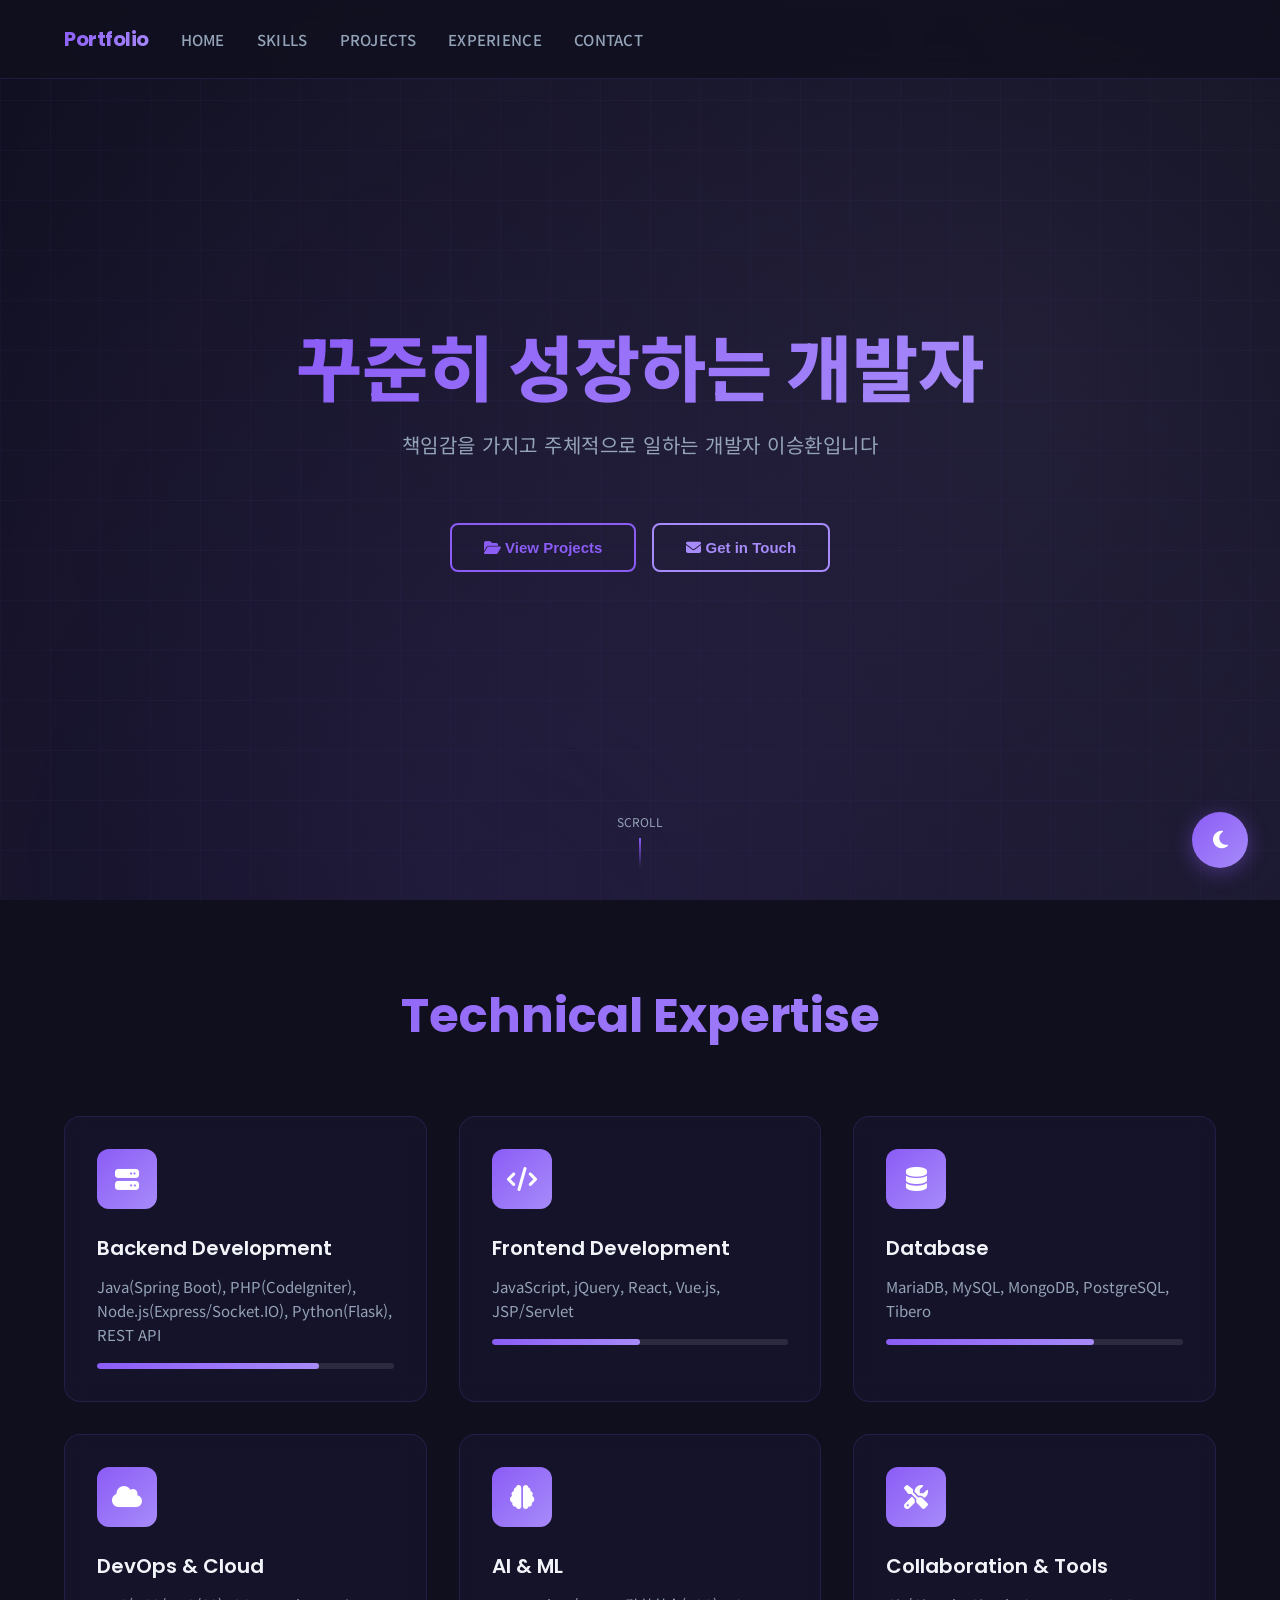
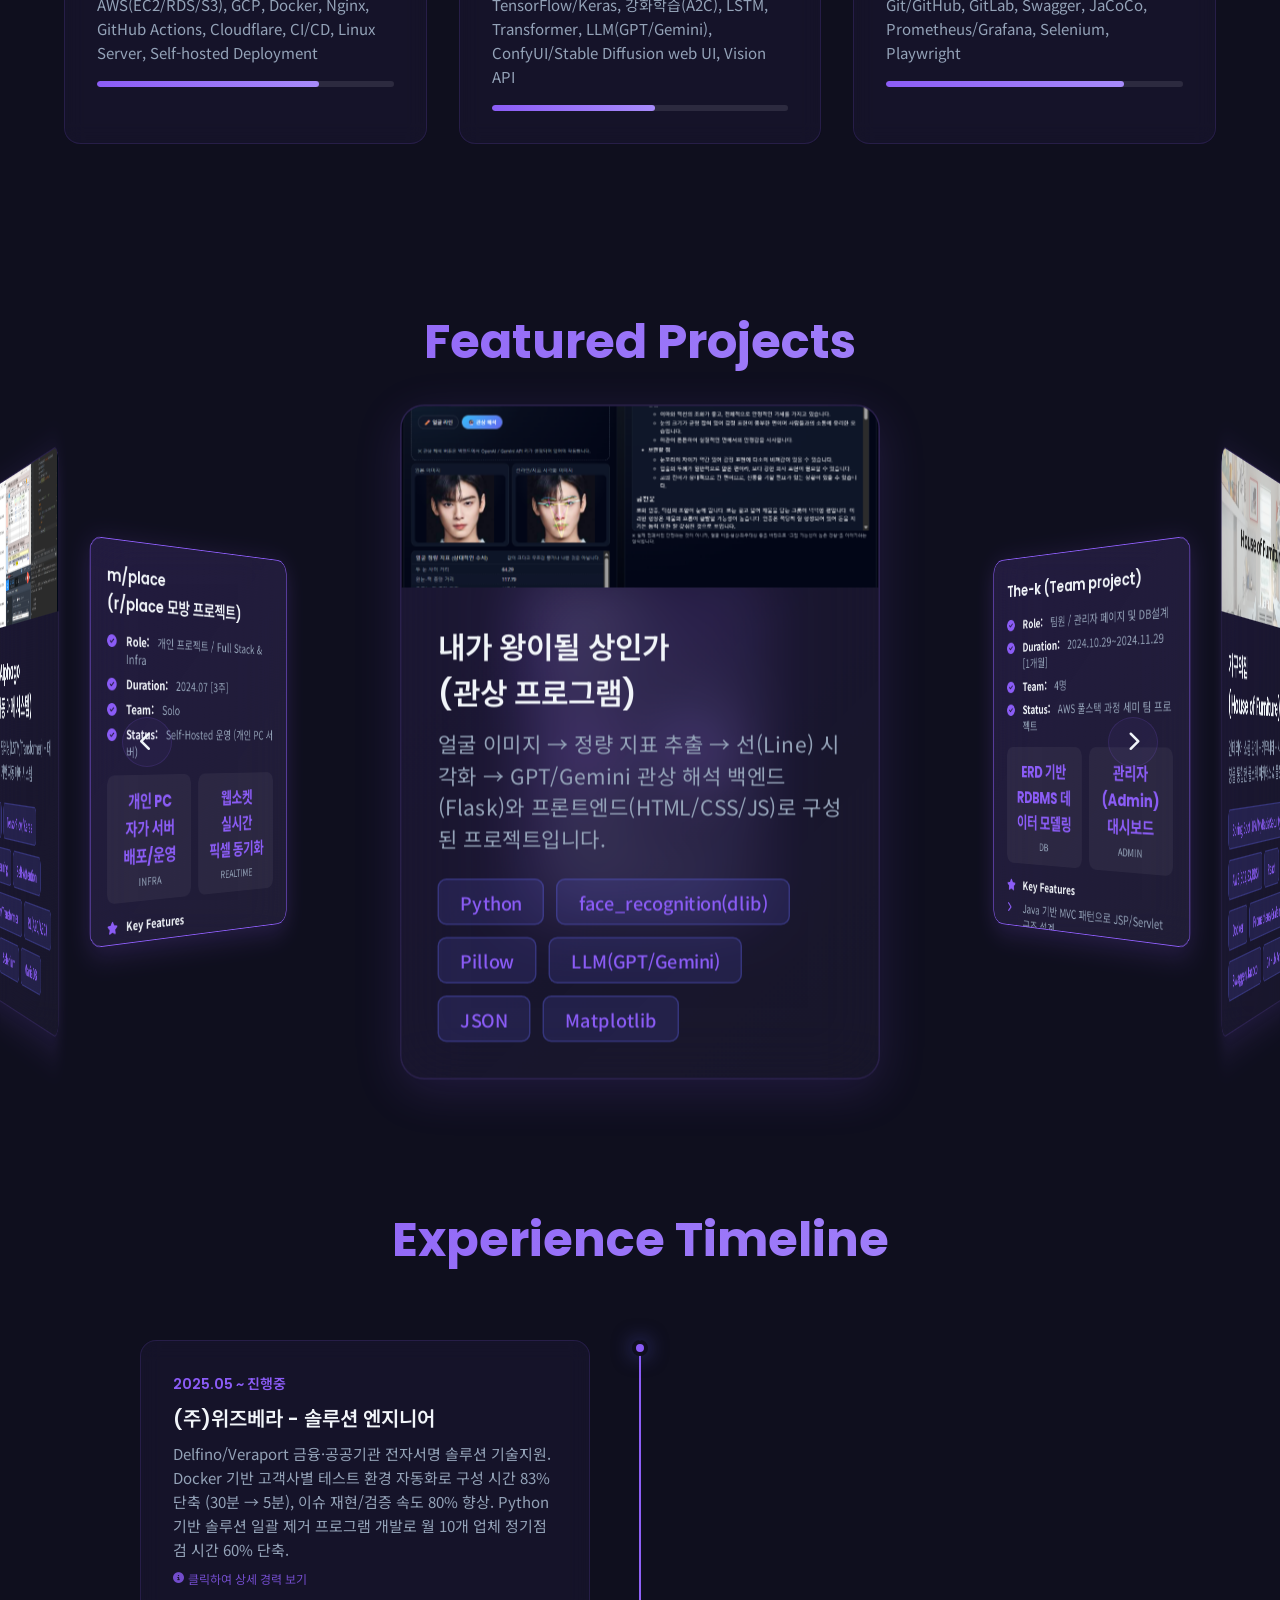
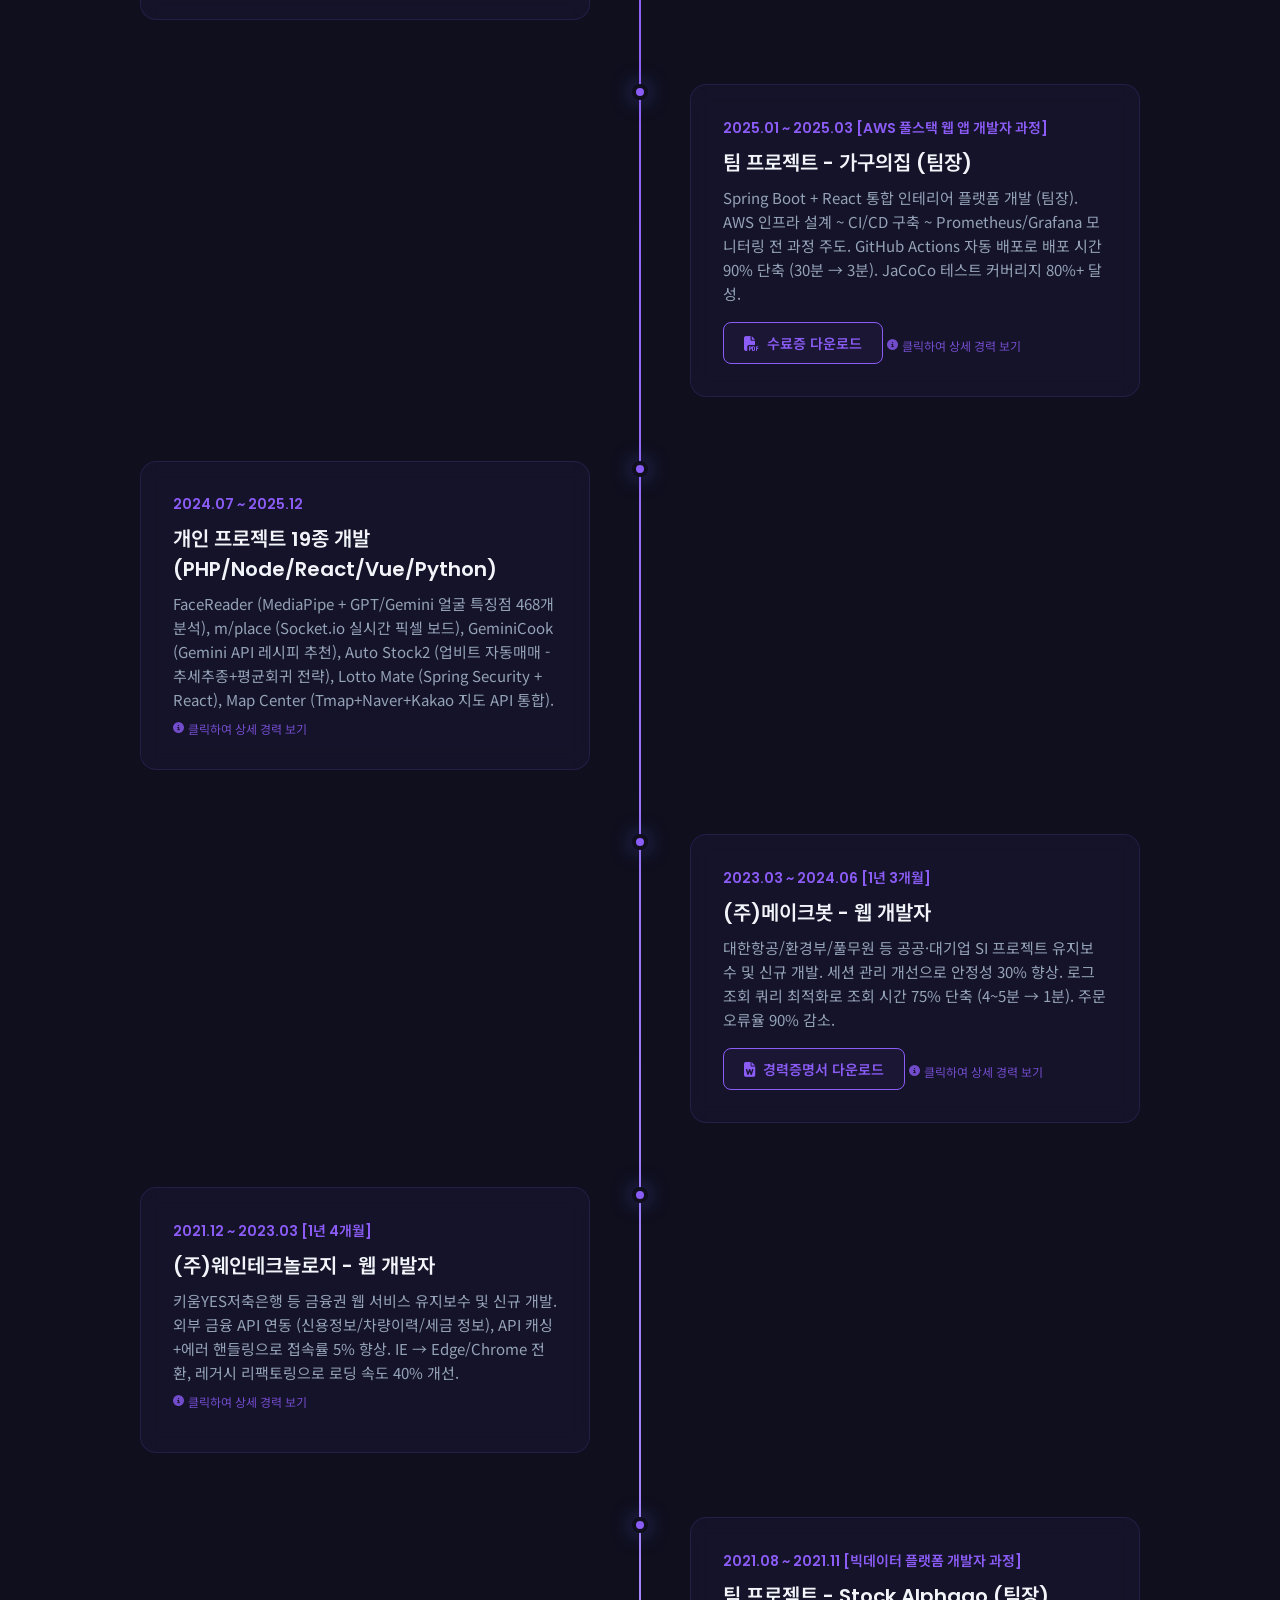
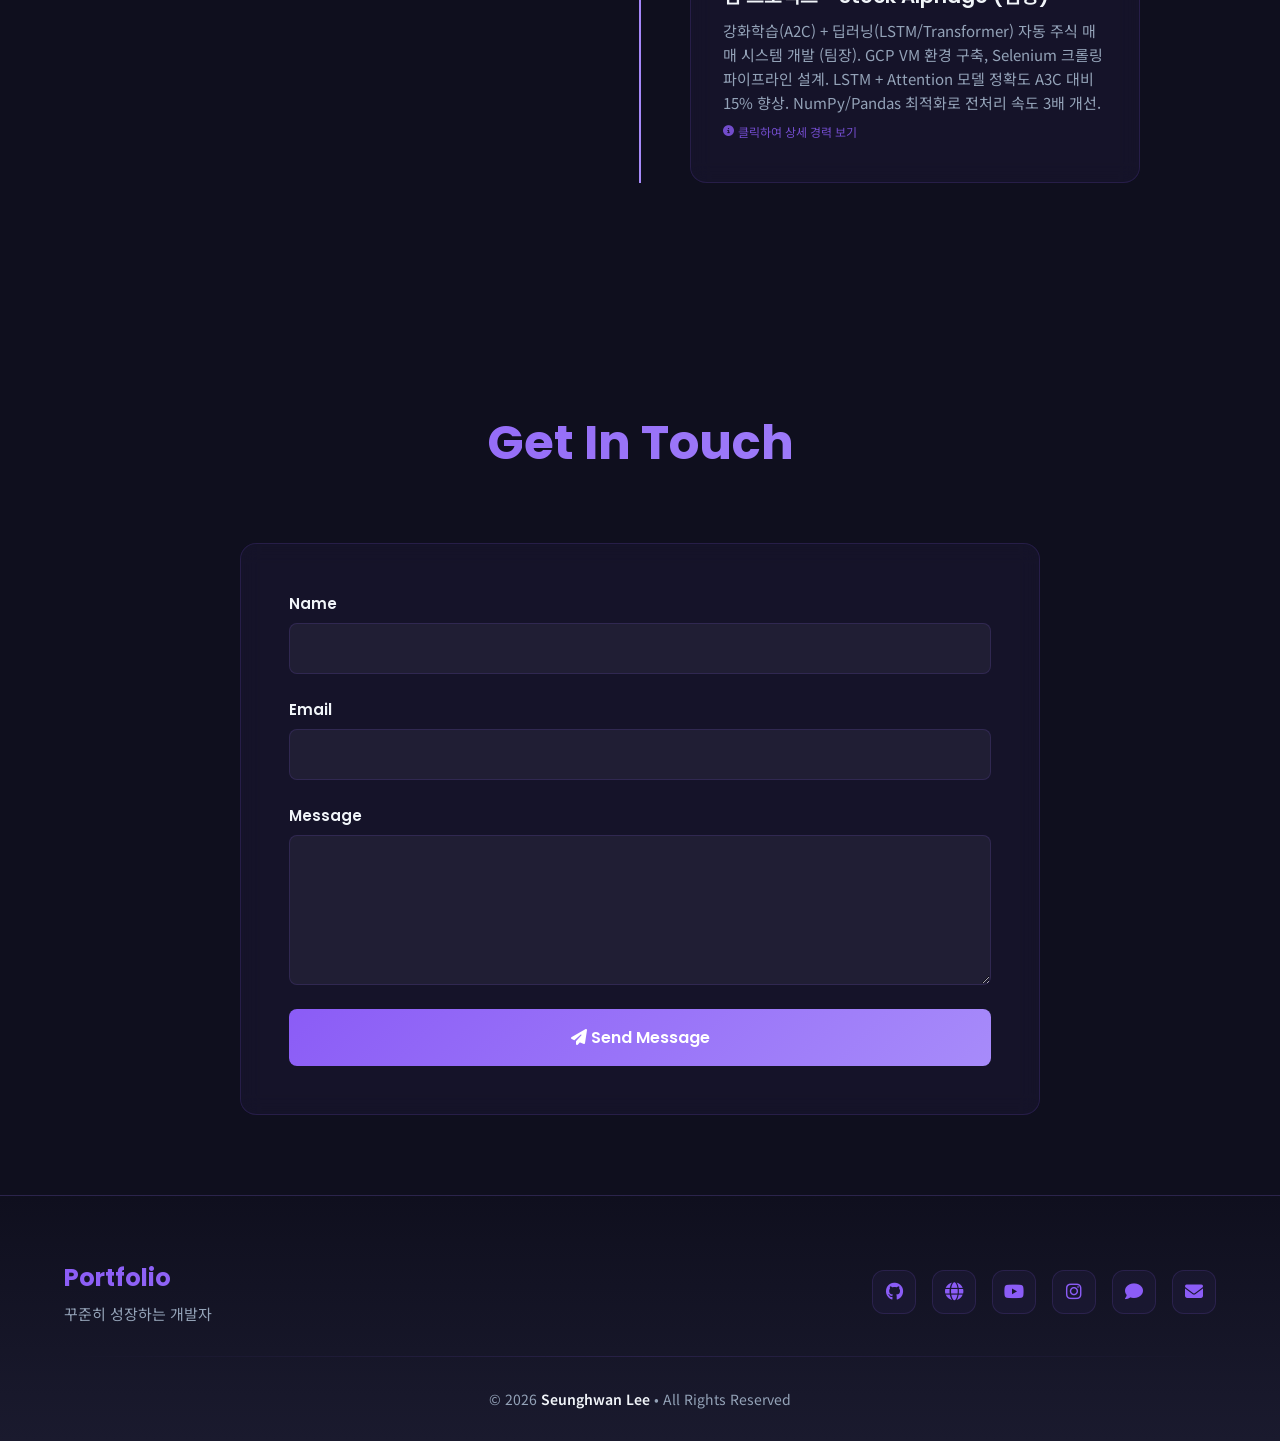
==== commit ed417518: "'연식수정'" ====
--- a/index.html
+++ b/index.html
@@ -18,12 +18,12 @@
 
 <body>
   <!-- Loading Screen -->
-  <!-- <div class="loading-screen">
+  <div class="loading-screen">
     <div class="loading-text">Loading Portfolio...</div>
     <div class="loading-bar">
       <div class="loading-progress"></div>
     </div>
-  </div> -->
+  </div>
 
   <!-- Background Animation -->
   <div class="bg-animation">
--- a/style.css
+++ b/style.css
@@ -828,6 +828,7 @@
     display: flex;
     margin-bottom: 4rem;
     position: relative;
+    perspective: 1000px;
 }
 
 .timeline-item:nth-child(even) {
@@ -843,12 +844,109 @@
     backdrop-filter: blur(10px);
     position: relative;
     transition: all 0.3s ease;
+    cursor: pointer;
+    transform-style: preserve-3d;
 }
 
 .timeline-content:hover {
     transform: translateY(-5px);
     border-color: var(--primary);
     box-shadow: 0 10px 30px rgba(99, 102, 241, 0.2);
+}
+
+/* Timeline Card Flip */
+.timeline-card-inner {
+    position: relative;
+    width: 100%;
+    min-height: 200px;
+    transform-style: preserve-3d;
+    transition: transform 0.6s;
+}
+
+.timeline-item.flipped .timeline-card-inner {
+    transform: rotateY(180deg);
+}
+
+.timeline-card-front,
+.timeline-card-back {
+    width: 100%;
+    backface-visibility: hidden;
+}
+
+.timeline-card-back {
+    position: absolute;
+    top: 0;
+    left: 0;
+    transform: rotateY(180deg);
+    max-height: 400px;
+    overflow-y: auto;
+    padding-right: 0.5rem;
+}
+
+/* 뒷면 스크롤바 */
+.timeline-card-back::-webkit-scrollbar {
+    width: 4px;
+}
+
+.timeline-card-back::-webkit-scrollbar-track {
+    background: rgba(255, 255, 255, 0.05);
+    border-radius: 10px;
+}
+
+.timeline-card-back::-webkit-scrollbar-thumb {
+    background: var(--primary);
+    border-radius: 10px;
+}
+
+.timeline-card-back::-webkit-scrollbar-thumb:hover {
+    background: var(--secondary);
+}
+
+.timeline-detail-title {
+    font-family: 'Poppins', 'Noto Sans KR', sans-serif;
+    font-size: 1.125rem;
+    font-weight: 600;
+    color: var(--primary);
+    margin-bottom: 1rem;
+    display: flex;
+    align-items: center;
+    gap: 0.5rem;
+}
+
+.timeline-detail-list {
+    list-style: none;
+    padding: 0;
+}
+
+.timeline-detail-item {
+    margin-bottom: 0.75rem;
+    padding-left: 1.5rem;
+    position: relative;
+    color: var(--text-secondary);
+    font-size: 0.875rem;
+    line-height: 1.6;
+}
+
+.timeline-detail-item::before {
+    content: '▸';
+    position: absolute;
+    left: 0;
+    color: var(--primary);
+    font-weight: bold;
+}
+
+.timeline-flip-hint {
+    display: inline-flex;
+    align-items: center;
+    gap: 0.25rem;
+    font-size: 0.75rem;
+    color: var(--primary);
+    margin-top: 0.5rem;
+    opacity: 0.8;
+}
+
+.timeline-flip-hint i {
+    font-size: 0.688rem;
 }
 
 .timeline-date {
@@ -1418,6 +1516,14 @@
         margin-left: 60px;
     }
 
+    .timeline-card-back {
+        max-height: 350px;
+    }
+
+    .timeline-flip-hint {
+        font-size: 0.688rem;
+    }
+
     .timeline-dot {
         left: 20px;
     }
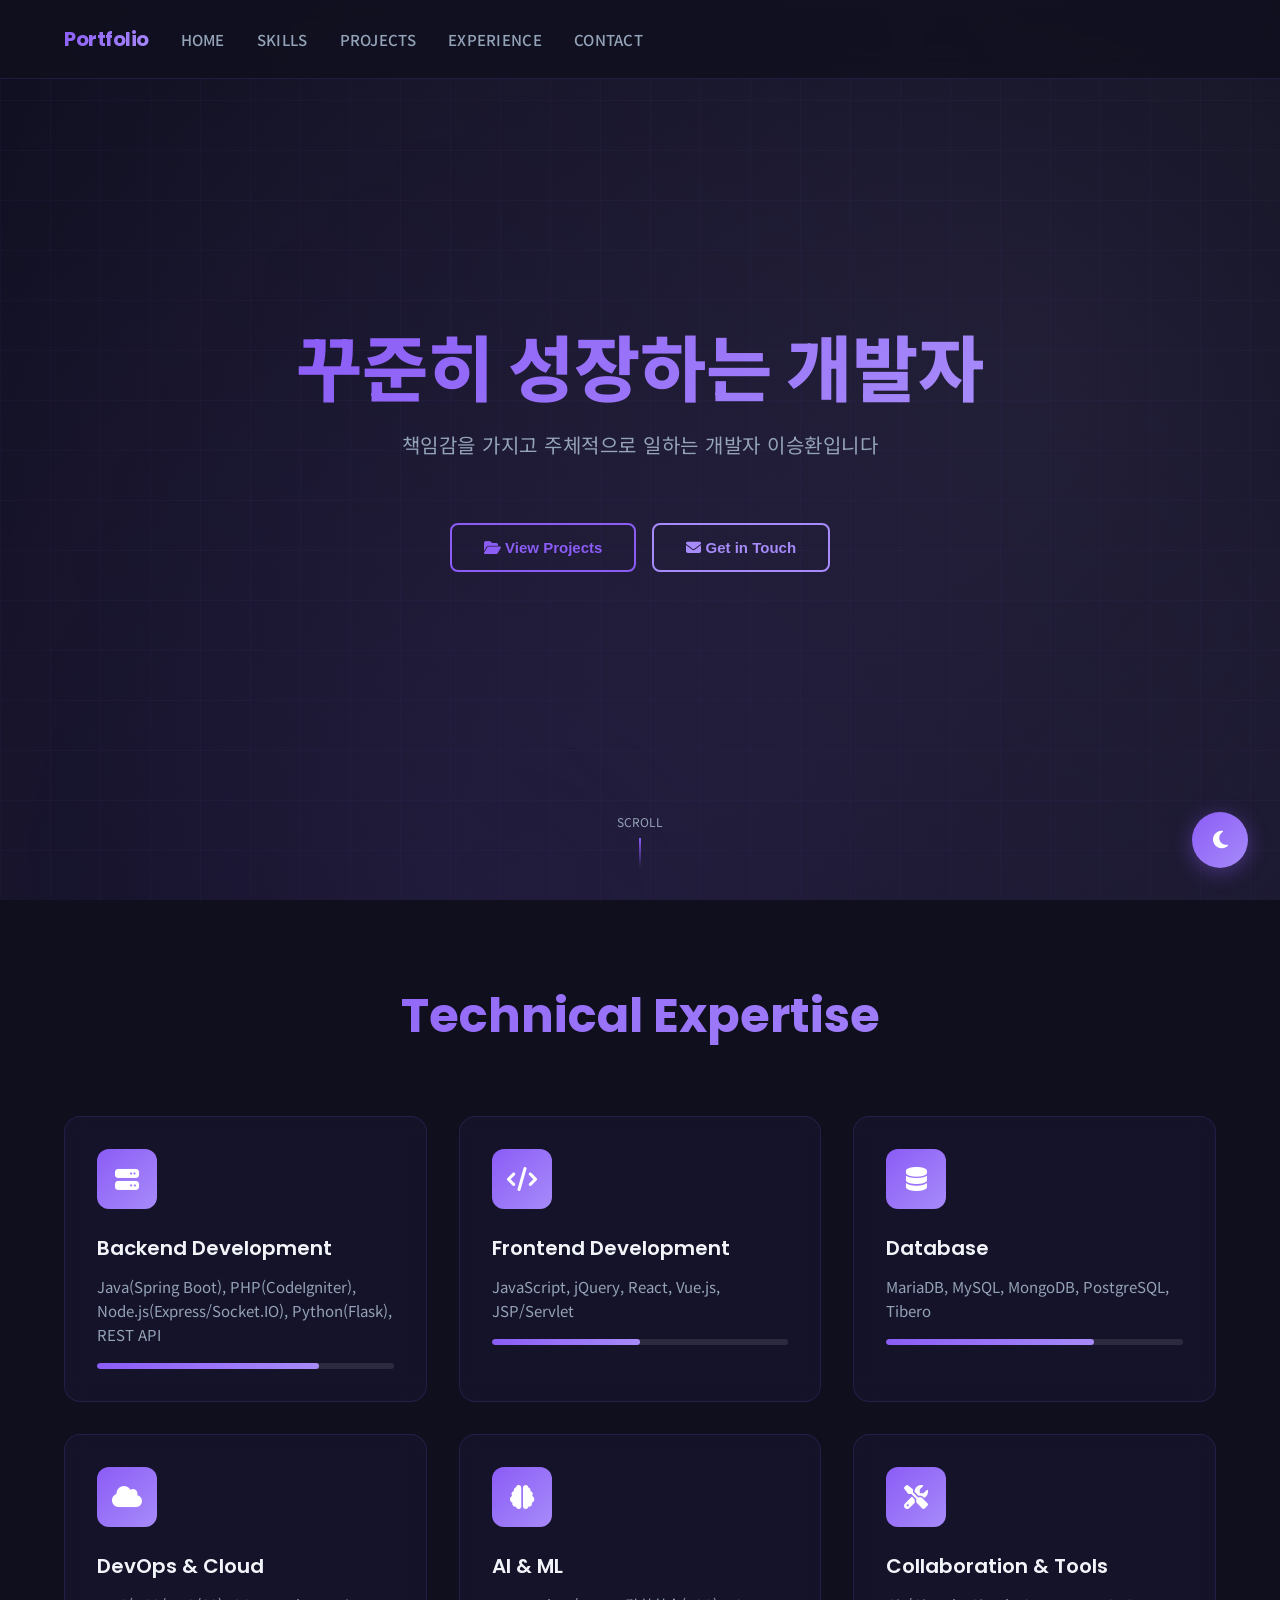
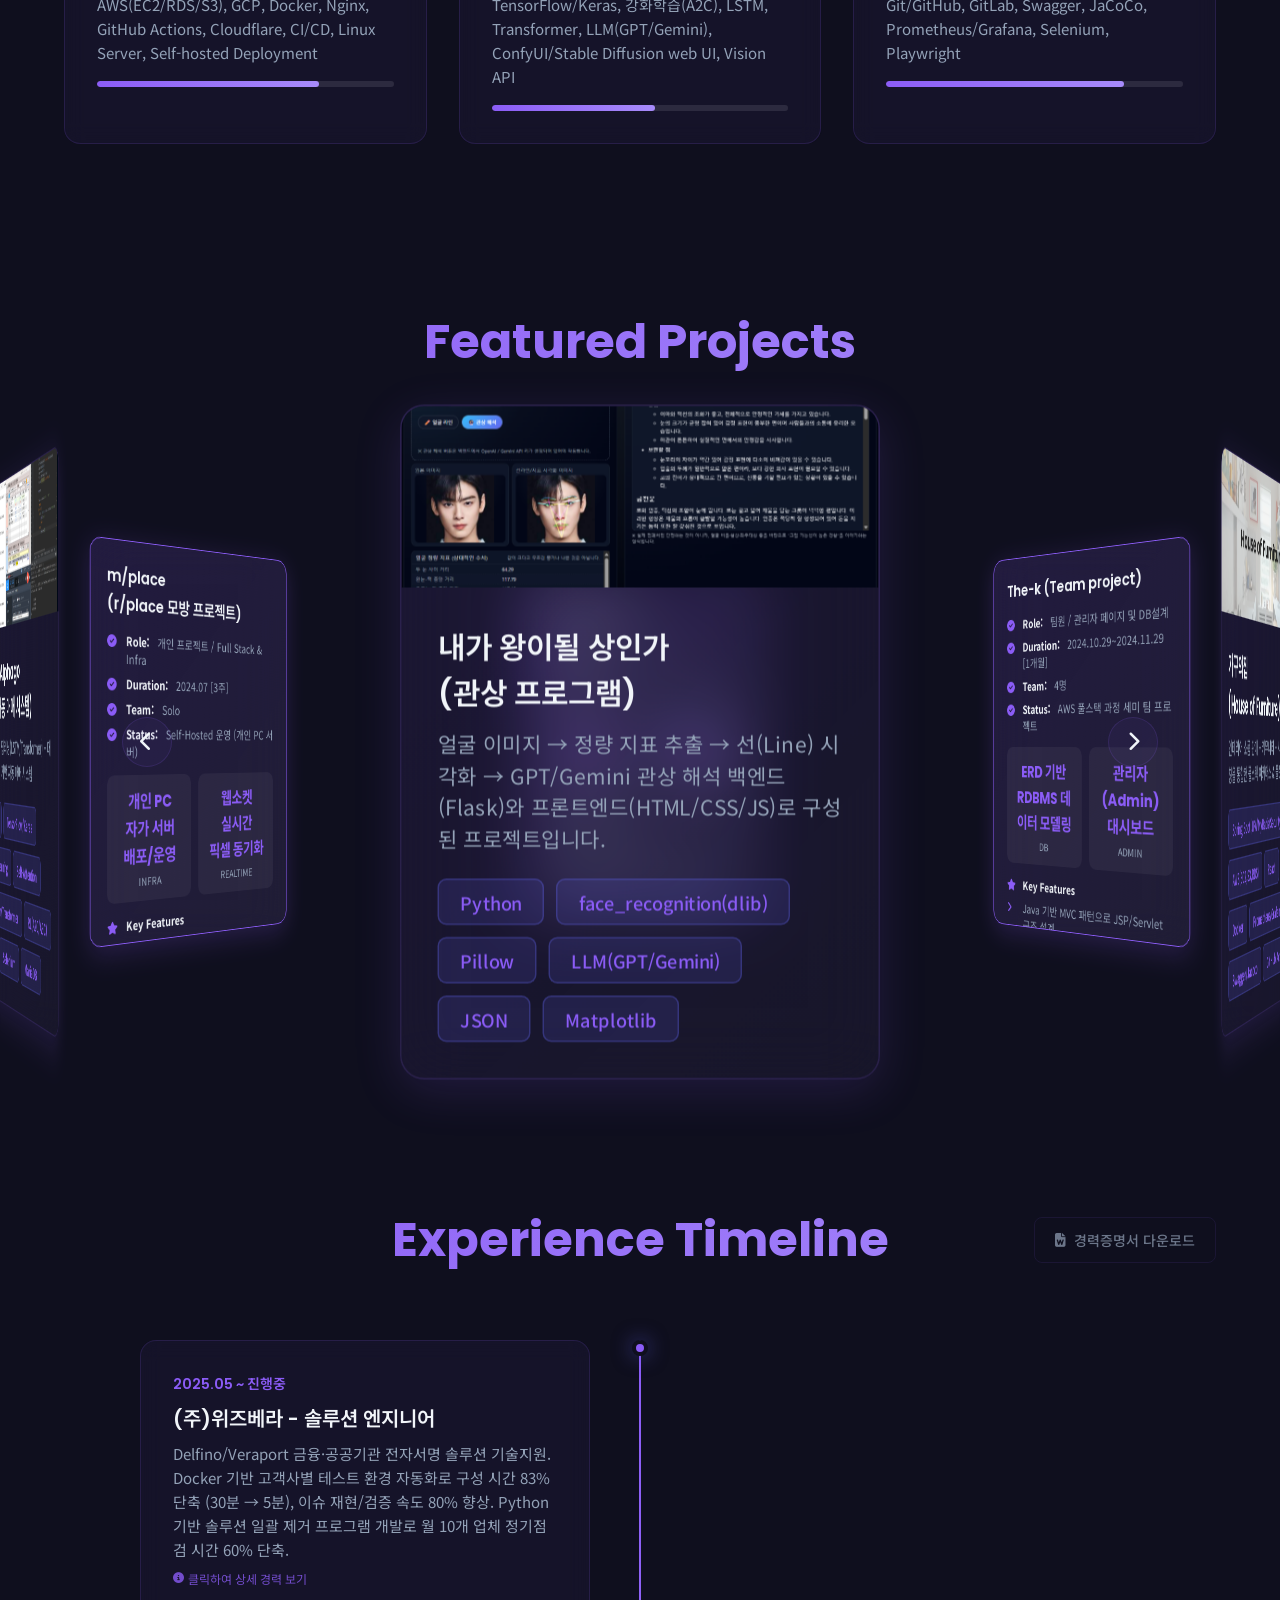
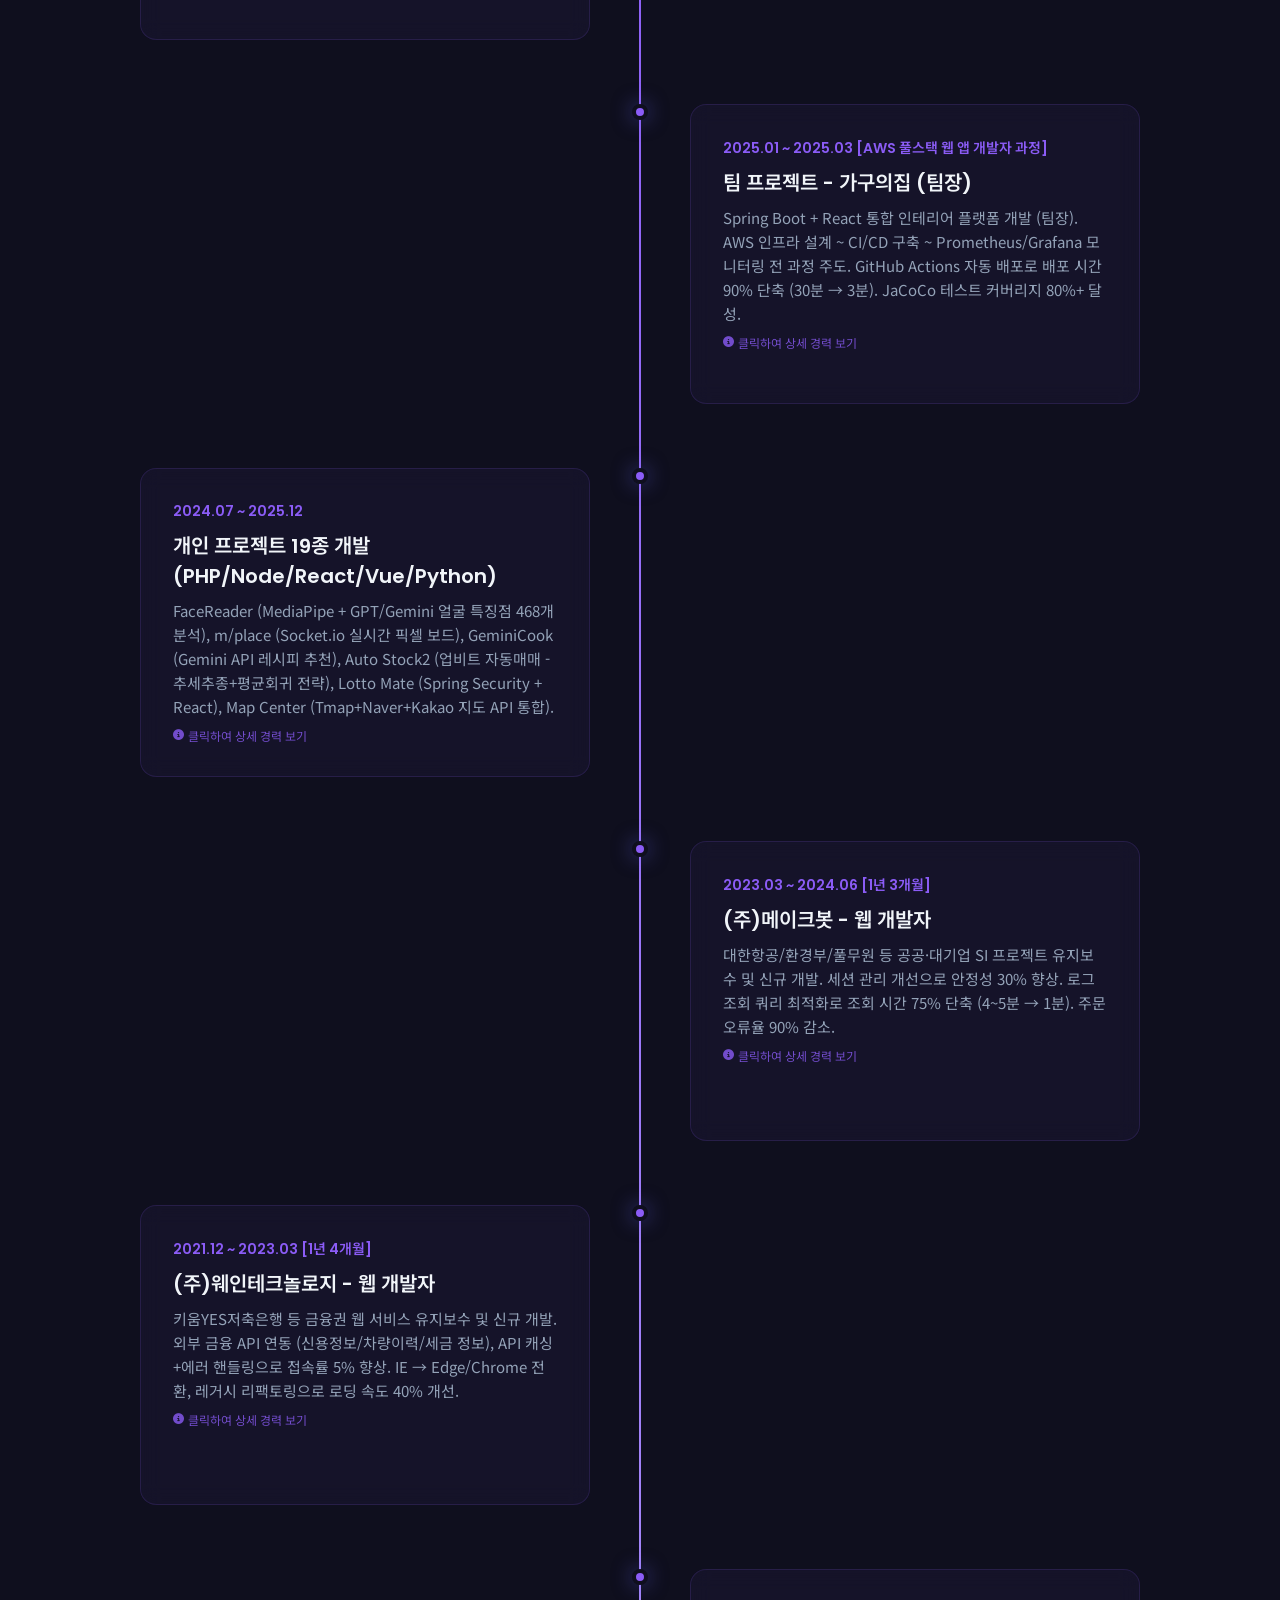
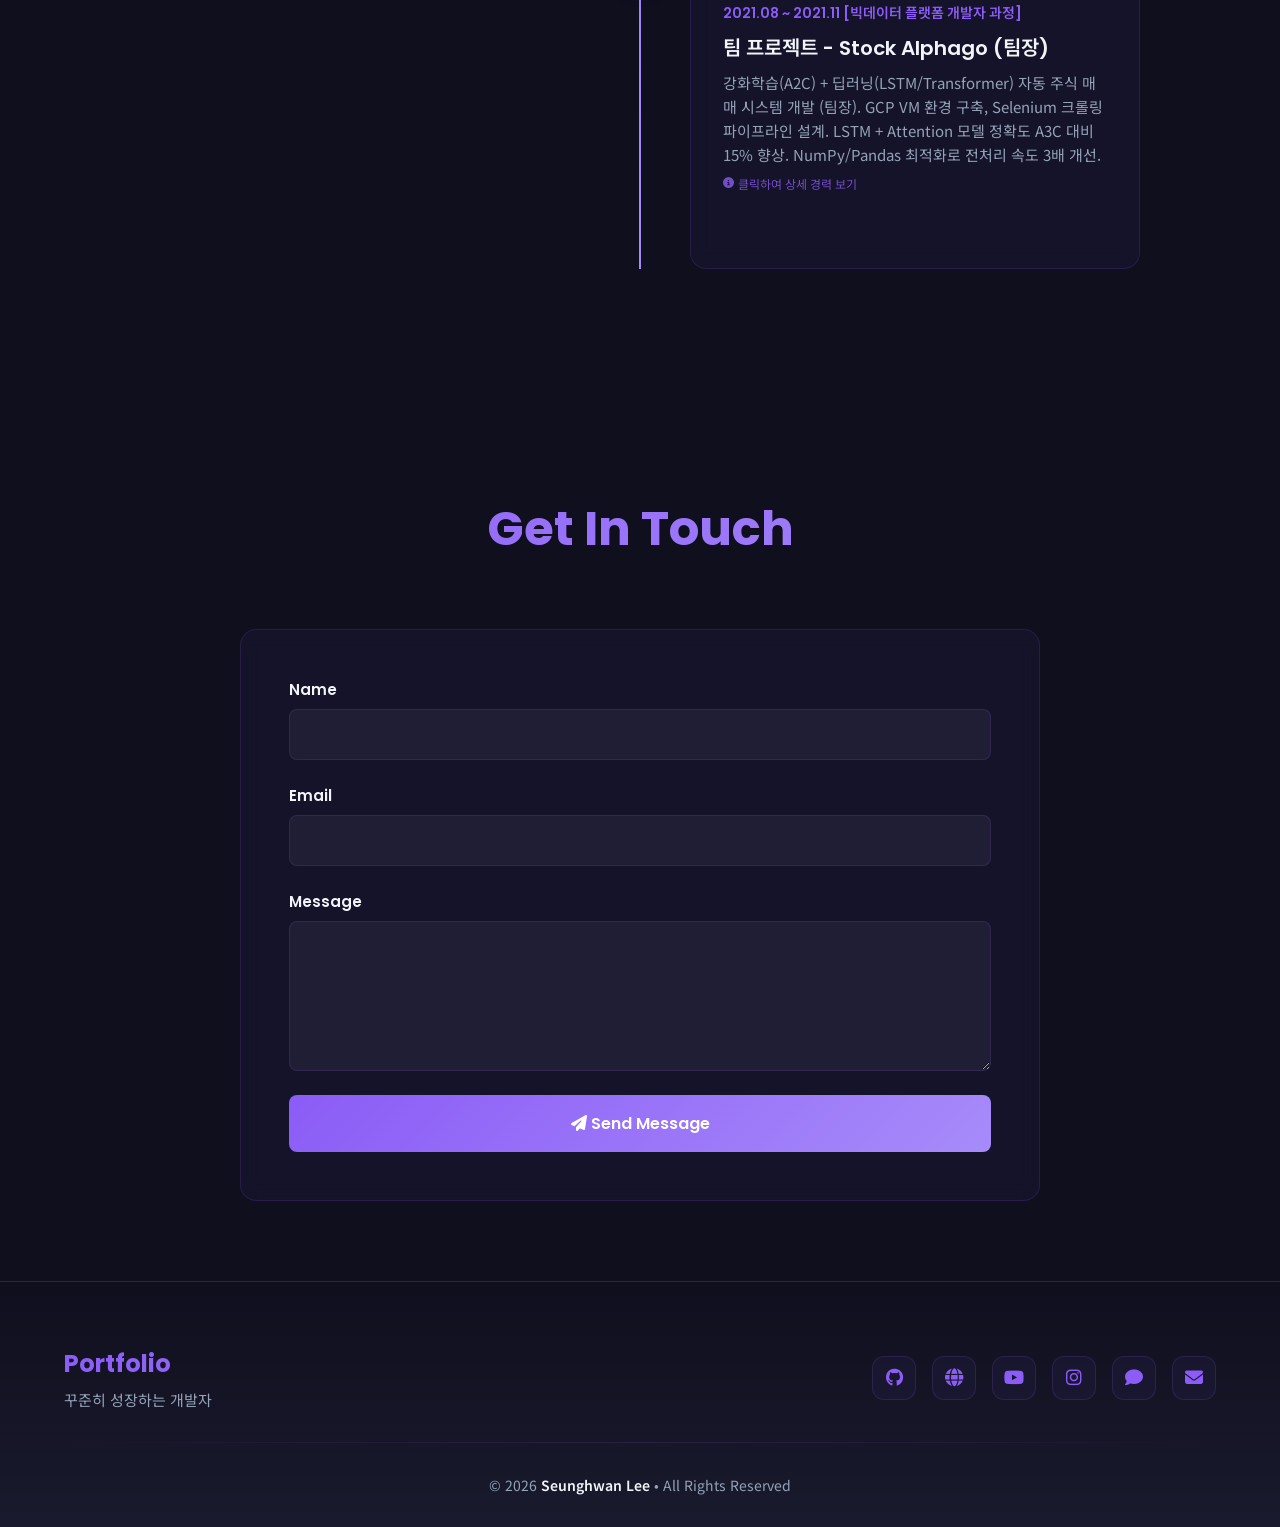
==== commit 9bcad68a: "'email'" ====
--- a/index.html
+++ b/index.html
@@ -1,5 +1,6 @@
 <!DOCTYPE html>
 <html lang="ko">
+
 <head>
   <meta charset="UTF-8" />
   <meta name="viewport" content="width=device-width, initial-scale=1.0, maximum-scale=5.0, user-scalable=yes" />
@@ -11,7 +12,9 @@
   <!-- 한글 지원 폰트 추가 -->
   <link rel="preconnect" href="https://fonts.googleapis.com">
   <link rel="preconnect" href="https://fonts.gstatic.com" crossorigin>
-  <link href="https://fonts.googleapis.com/css2?family=Noto+Sans+KR:wght@300;400;500;600;700;800&family=Poppins:wght@300;400;500;600;700&display=swap" rel="stylesheet" />
+  <link
+    href="https://fonts.googleapis.com/css2?family=Noto+Sans+KR:wght@300;400;500;600;700;800&family=Poppins:wght@300;400;500;600;700&display=swap"
+    rel="stylesheet" />
   <link rel="stylesheet" href="https://cdnjs.cloudflare.com/ajax/libs/font-awesome/6.4.0/css/all.min.css" />
   <link rel="stylesheet" href="style.css" />
 </head>
@@ -99,7 +102,13 @@
 
   <!-- Timeline Section -->
   <section class="timeline-section fade-in" id="timeline">
-    <h2 class="section-title">Experience Timeline</h2>
+    <div class="section-header">
+      <h2 class="section-title">Experience Timeline</h2>
+      <a href="./assets/data/seunghwan_work_experience.docx" download class="section-download-btn">
+        <i class="fas fa-file-word"></i>
+        경력증명서 다운로드
+      </a>
+    </div>
     <div class="timeline" id="timelineContainer"></div>
   </section>
 
@@ -107,7 +116,7 @@
   <section class="contact-section fade-in" id="contact">
     <h2 class="section-title">Get In Touch</h2>
     <div class="contact-container">
-      <form class="contact-form" onsubmit="handleSubmit(event)">
+      <form id="contact-form" class="contact-form" action="https://formspree.io/f/mbdagkel" method="POST">
         <div class="form-group">
           <label class="form-label">Name</label>
           <input type="text" name="name" class="form-input" required />
@@ -136,7 +145,7 @@
           <div class="footer-logo">Portfolio</div>
           <p class="footer-tagline"><!-- Loaded from data.js --></p>
         </div>
-        
+
         <!-- Social Links -->
         <div class="social-links">
           <!-- Loaded from data.js -->
@@ -161,4 +170,5 @@
   <!-- 메인 스크립트 -->
   <script src="script.js"></script>
 </body>
+
 </html>
--- a/style.css
+++ b/style.css
@@ -72,8 +72,15 @@
 }
 
 @keyframes shimmer {
-    0%, 100% { background-position: 0% 50%; }
-    50% { background-position: 100% 50%; }
+
+    0%,
+    100% {
+        background-position: 0% 50%;
+    }
+
+    50% {
+        background-position: 100% 50%;
+    }
 }
 
 .loading-bar {
@@ -92,7 +99,9 @@
 }
 
 @keyframes loadProgress {
-    to { width: 100%; }
+    to {
+        width: 100%;
+    }
 }
 
 /* Animated Background */
@@ -110,7 +119,7 @@
     position: absolute;
     width: 200%;
     height: 200%;
-    background: 
+    background:
         radial-gradient(circle at 20% 50%, rgba(139, 92, 246, 0.12) 0%, transparent 50%),
         radial-gradient(circle at 80% 80%, rgba(167, 139, 250, 0.1) 0%, transparent 50%),
         radial-gradient(circle at 40% 20%, rgba(196, 181, 253, 0.08) 0%, transparent 50%);
@@ -118,16 +127,26 @@
 }
 
 @keyframes bgFloat {
-    0%, 100% { transform: translate(0, 0) rotate(0deg); }
-    33% { transform: translate(-5%, 5%) rotate(120deg); }
-    66% { transform: translate(5%, -5%) rotate(240deg); }
+
+    0%,
+    100% {
+        transform: translate(0, 0) rotate(0deg);
+    }
+
+    33% {
+        transform: translate(-5%, 5%) rotate(120deg);
+    }
+
+    66% {
+        transform: translate(5%, -5%) rotate(240deg);
+    }
 }
 
 .grid-overlay {
     position: absolute;
     width: 100%;
     height: 100%;
-    background-image: 
+    background-image:
         linear-gradient(rgba(139, 92, 246, 0.04) 1px, transparent 1px),
         linear-gradient(90deg, rgba(139, 92, 246, 0.04) 1px, transparent 1px);
     background-size: 50px 50px;
@@ -135,8 +154,13 @@
 }
 
 @keyframes gridMove {
-    0% { transform: translate(0, 0); }
-    100% { transform: translate(50px, 50px); }
+    0% {
+        transform: translate(0, 0);
+    }
+
+    100% {
+        transform: translate(50px, 50px);
+    }
 }
 
 /* Header */
@@ -309,8 +333,15 @@
 }
 
 @keyframes gradientFlow {
-    0%, 100% { background-position: 0% 50%; }
-    50% { background-position: 100% 50%; }
+
+    0%,
+    100% {
+        background-position: 0% 50%;
+    }
+
+    50% {
+        background-position: 100% 50%;
+    }
 }
 
 .hero-subtitle {
@@ -388,8 +419,15 @@
 }
 
 @keyframes bounce {
-    0%, 100% { transform: translateX(-50%) translateY(0); }
-    50% { transform: translateX(-50%) translateY(10px); }
+
+    0%,
+    100% {
+        transform: translateX(-50%) translateY(0);
+    }
+
+    50% {
+        transform: translateX(-50%) translateY(10px);
+    }
 }
 
 .scroll-indicator::after {
@@ -414,6 +452,63 @@
     background: linear-gradient(135deg, var(--primary), var(--secondary));
     -webkit-background-clip: text;
     -webkit-text-fill-color: transparent;
+}
+
+/* Section Header with Download Button */
+.section-header {
+    position: relative;
+    margin-bottom: 4rem;
+    text-align: center;
+}
+
+.section-header .section-title {
+    margin-bottom: 0;
+    text-align: center;
+}
+
+.section-download-btn {
+    position: absolute;
+    right: 0;
+    top: 50%;
+    transform: translateY(-50%);
+    display: inline-flex;
+    align-items: center;
+    gap: 0.5rem;
+    padding: 0.75rem 1.25rem;
+    background: transparent;
+    color: var(--text-secondary);
+    text-decoration: none;
+    border: 1px solid var(--glass-border);
+    border-radius: 8px;
+    font-weight: 500;
+    font-size: 0.875rem;
+    transition: all 0.3s ease;
+    opacity: 0.7;
+}
+
+.section-download-btn:hover {
+    opacity: 1;
+    color: var(--primary);
+    border-color: var(--primary);
+    background: var(--glass);
+}
+
+.section-download-btn i {
+    font-size: 0.875rem;
+}
+
+/* 모바일 대응 */
+@media (max-width: 768px) {
+    .section-header {
+        text-align: center;
+    }
+
+    .section-download-btn {
+        position: static;
+        transform: none;
+        margin-top: 1rem;
+        display: inline-flex;
+    }
 }
 
 .skills-grid {
@@ -846,6 +941,7 @@
     transition: all 0.3s ease;
     cursor: pointer;
     transform-style: preserve-3d;
+    min-height: 300px;
 }
 
 .timeline-content:hover {
@@ -858,7 +954,7 @@
 .timeline-card-inner {
     position: relative;
     width: 100%;
-    min-height: 200px;
+    height: 100%;
     transform-style: preserve-3d;
     transition: transform 0.6s;
 }
@@ -870,6 +966,7 @@
 .timeline-card-front,
 .timeline-card-back {
     width: 100%;
+    height: 100%;
     backface-visibility: hidden;
 }
 
@@ -878,7 +975,6 @@
     top: 0;
     left: 0;
     transform: rotateY(180deg);
-    max-height: 400px;
     overflow-y: auto;
     padding-right: 0.5rem;
 }
@@ -911,6 +1007,24 @@
     display: flex;
     align-items: center;
     gap: 0.5rem;
+}
+
+.timeline-detail-section {
+    margin-bottom: 1.5rem;
+}
+
+.timeline-detail-section:last-child {
+    margin-bottom: 0;
+}
+
+.timeline-detail-subtitle {
+    font-family: 'Poppins', 'Noto Sans KR', sans-serif;
+    font-size: 1rem;
+    font-weight: 600;
+    color: var(--secondary);
+    margin-bottom: 0.75rem;
+    padding-bottom: 0.5rem;
+    border-bottom: 1px solid rgba(167, 139, 250, 0.2);
 }
 
 .timeline-detail-list {
@@ -1197,14 +1311,14 @@
 }
 
 body.light-theme .bg-gradient {
-    background: 
+    background:
         radial-gradient(circle at 20% 50%, rgba(124, 58, 237, 0.08) 0%, transparent 50%),
         radial-gradient(circle at 80% 80%, rgba(167, 139, 250, 0.06) 0%, transparent 50%),
         radial-gradient(circle at 40% 20%, rgba(196, 181, 253, 0.05) 0%, transparent 50%);
 }
 
 body.light-theme .grid-overlay {
-    background-image: 
+    background-image:
         linear-gradient(rgba(124, 58, 237, 0.06) 1px, transparent 1px),
         linear-gradient(90deg, rgba(124, 58, 237, 0.06) 1px, transparent 1px);
 }
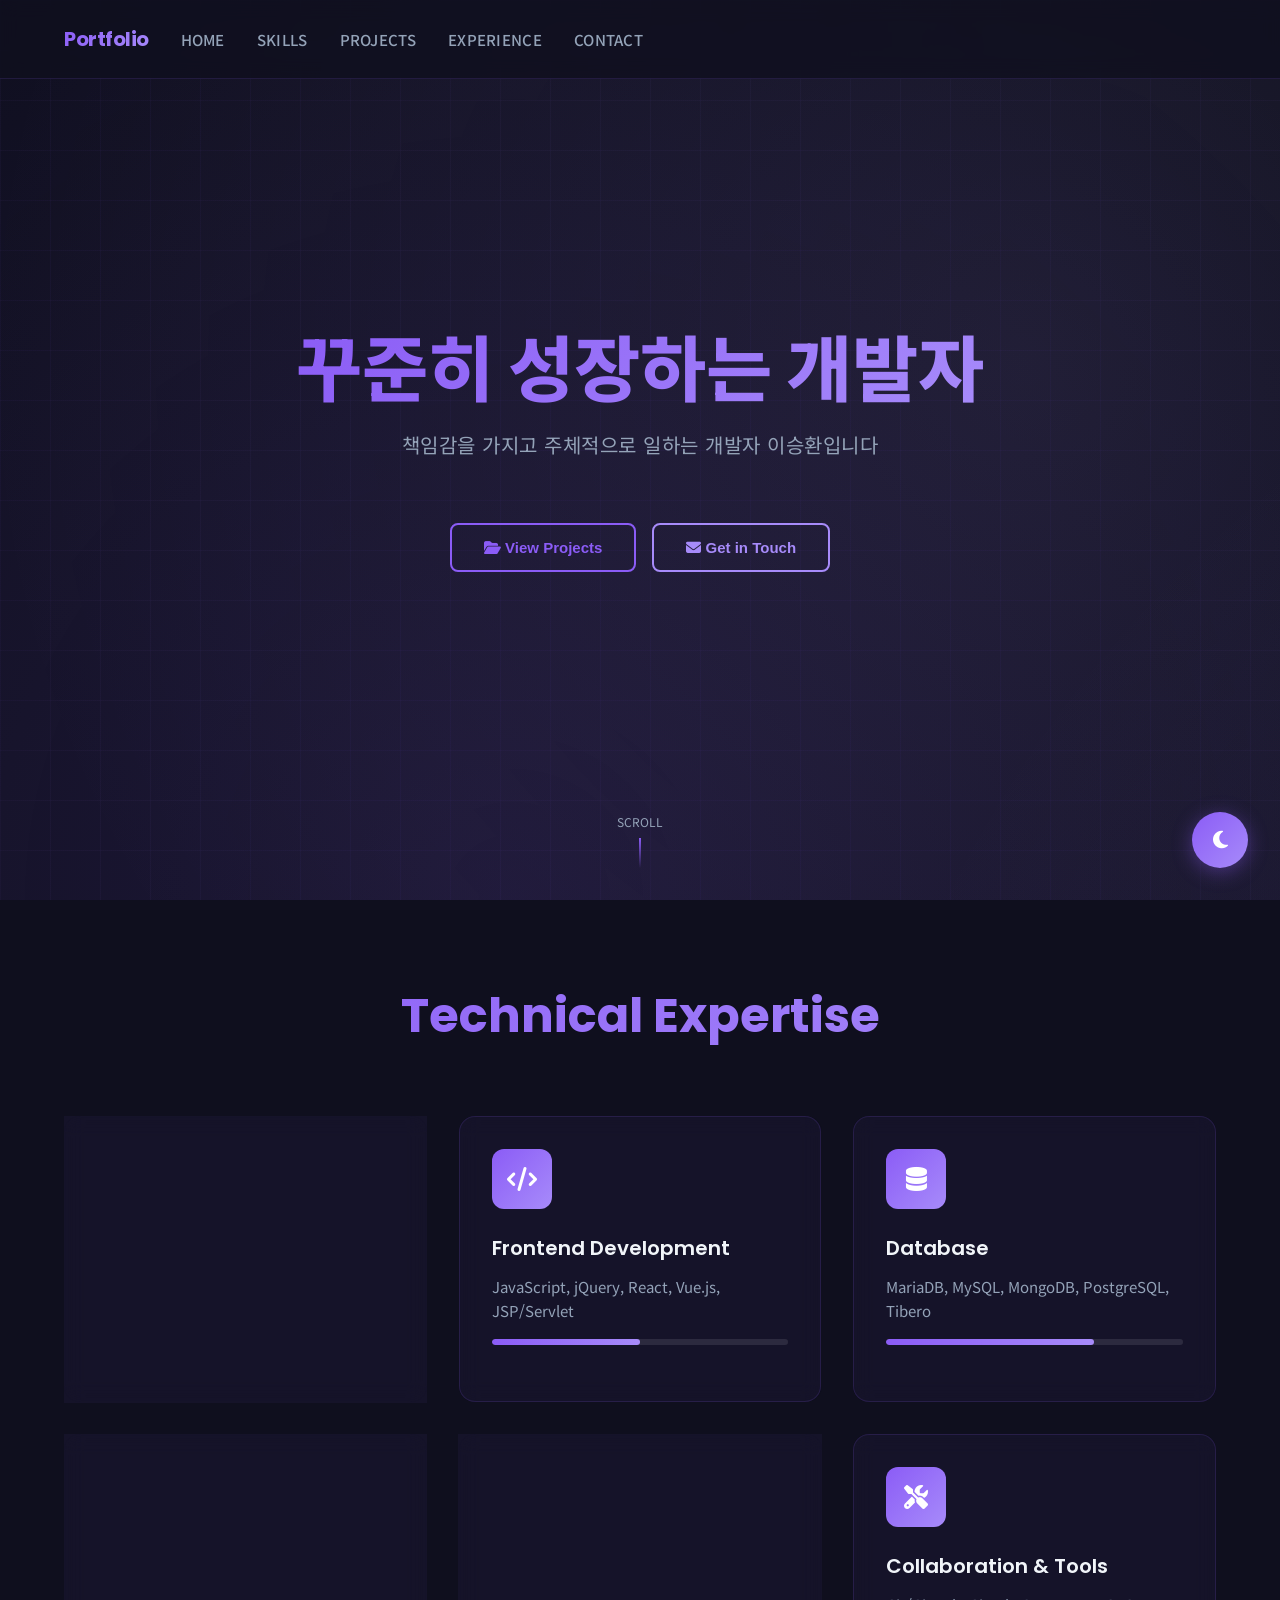
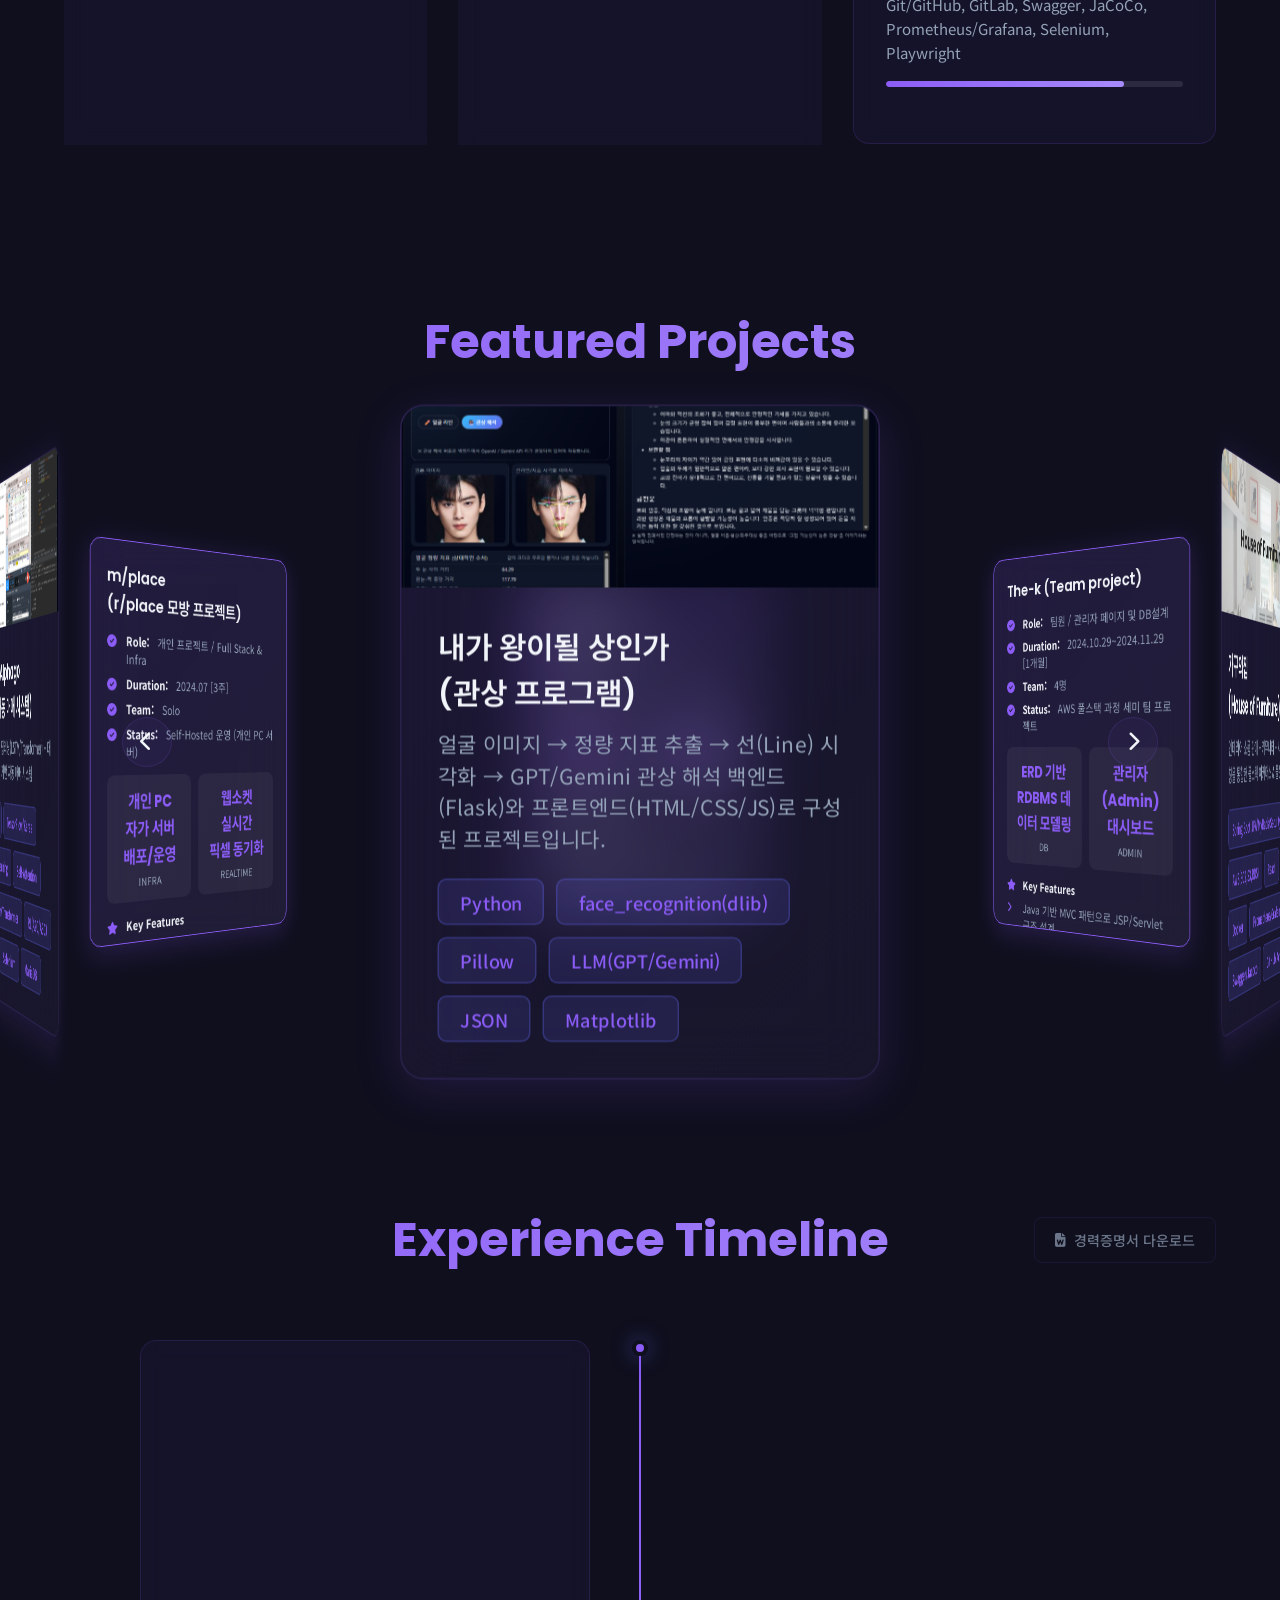
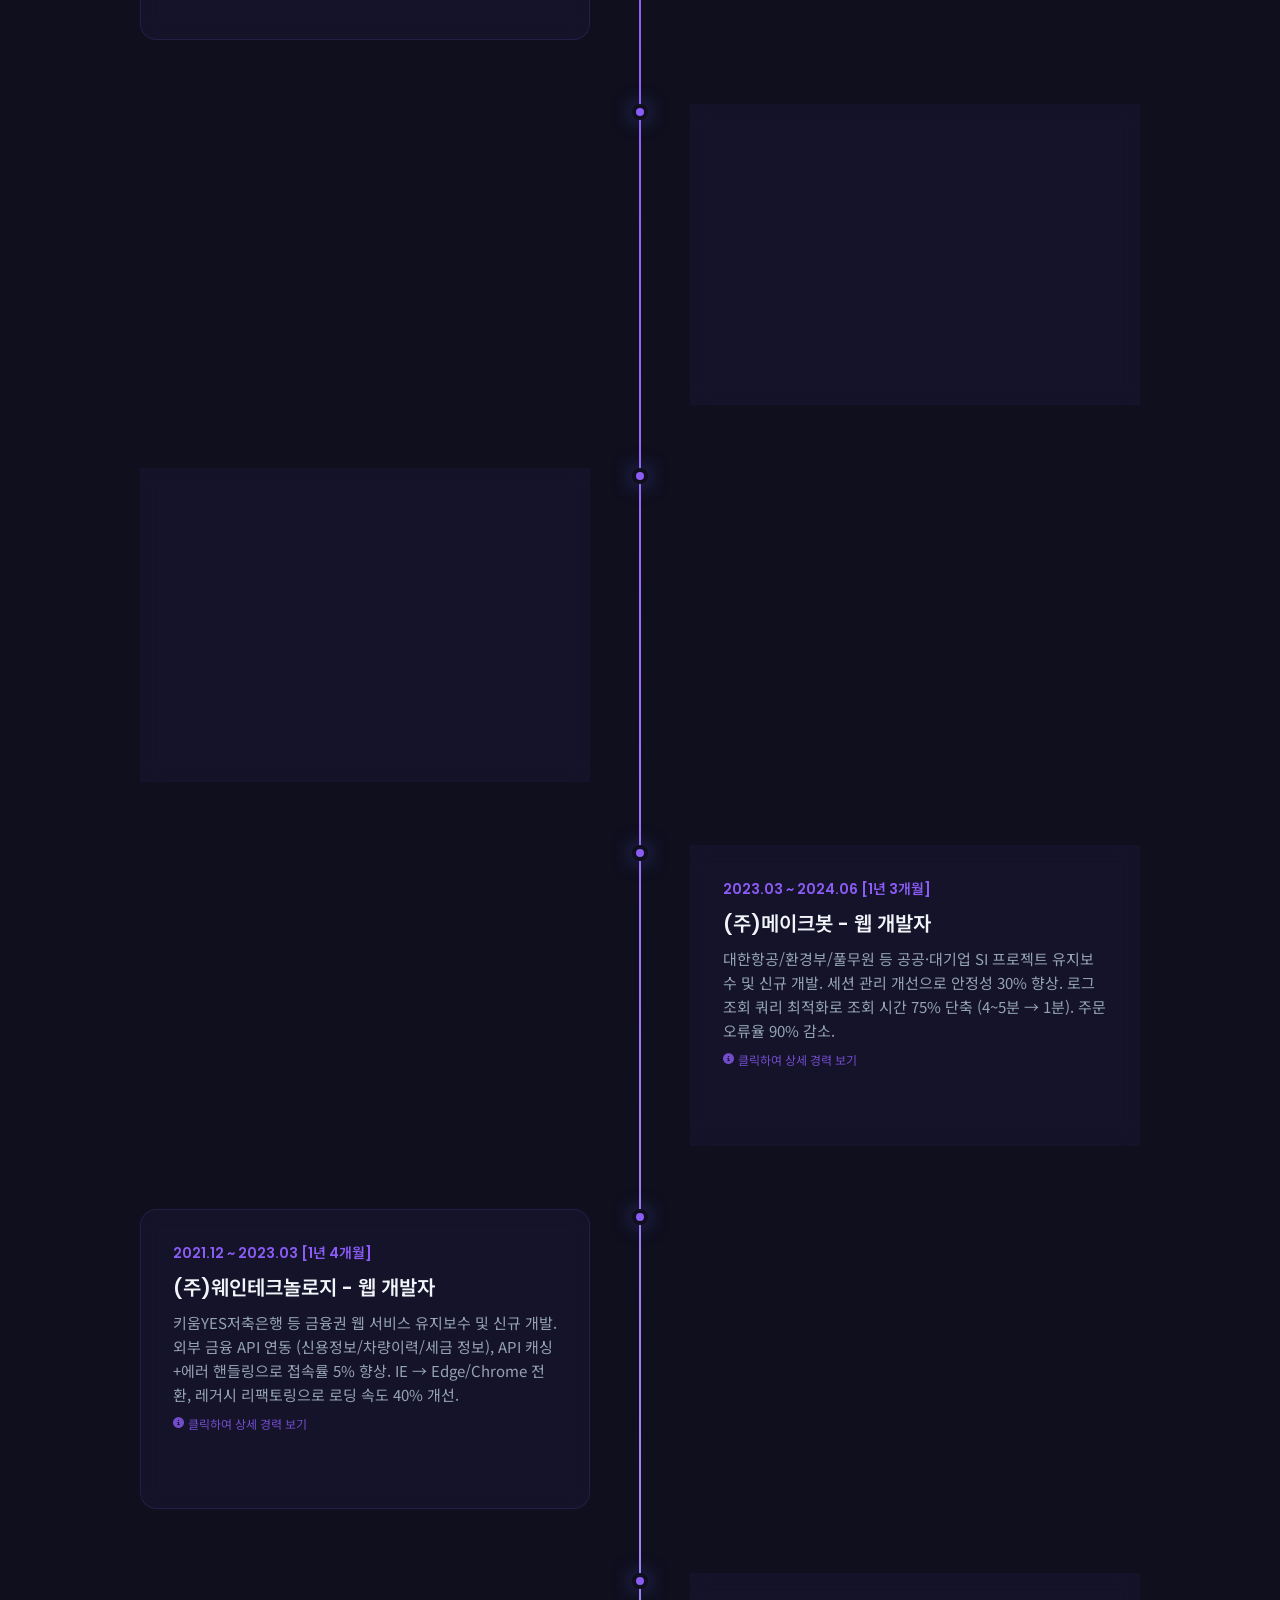
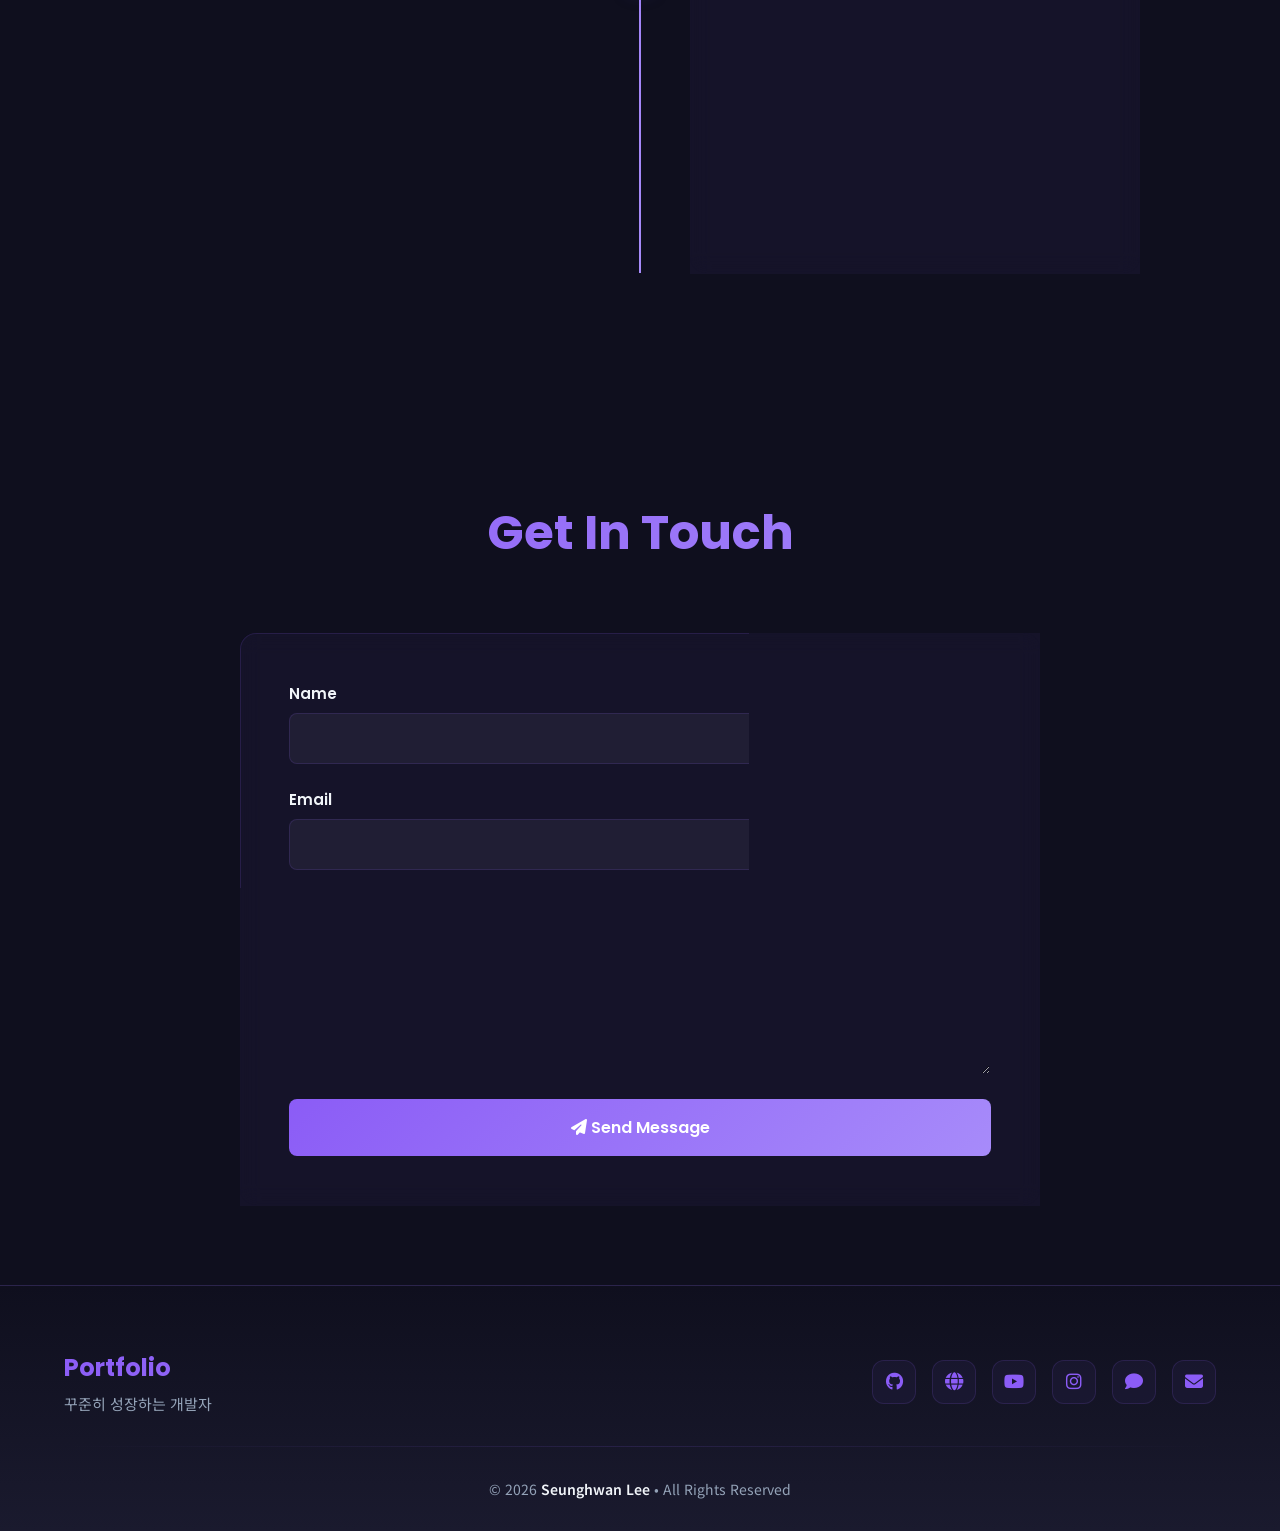
==== commit 67f81371: "timeline 수정" ====
--- a/index.html
+++ b/index.html
@@ -7,7 +7,7 @@
   <meta name="mobile-web-app-capable" content="yes" />
   <meta name="apple-mobile-web-app-capable" content="yes" />
   <meta name="apple-mobile-web-app-status-bar-style" content="black-translucent" />
-  <title>Portfolio</title>
+  <title>Seunghwan</title>
 
   <!-- 한글 지원 폰트 추가 -->
   <link rel="preconnect" href="https://fonts.googleapis.com">
